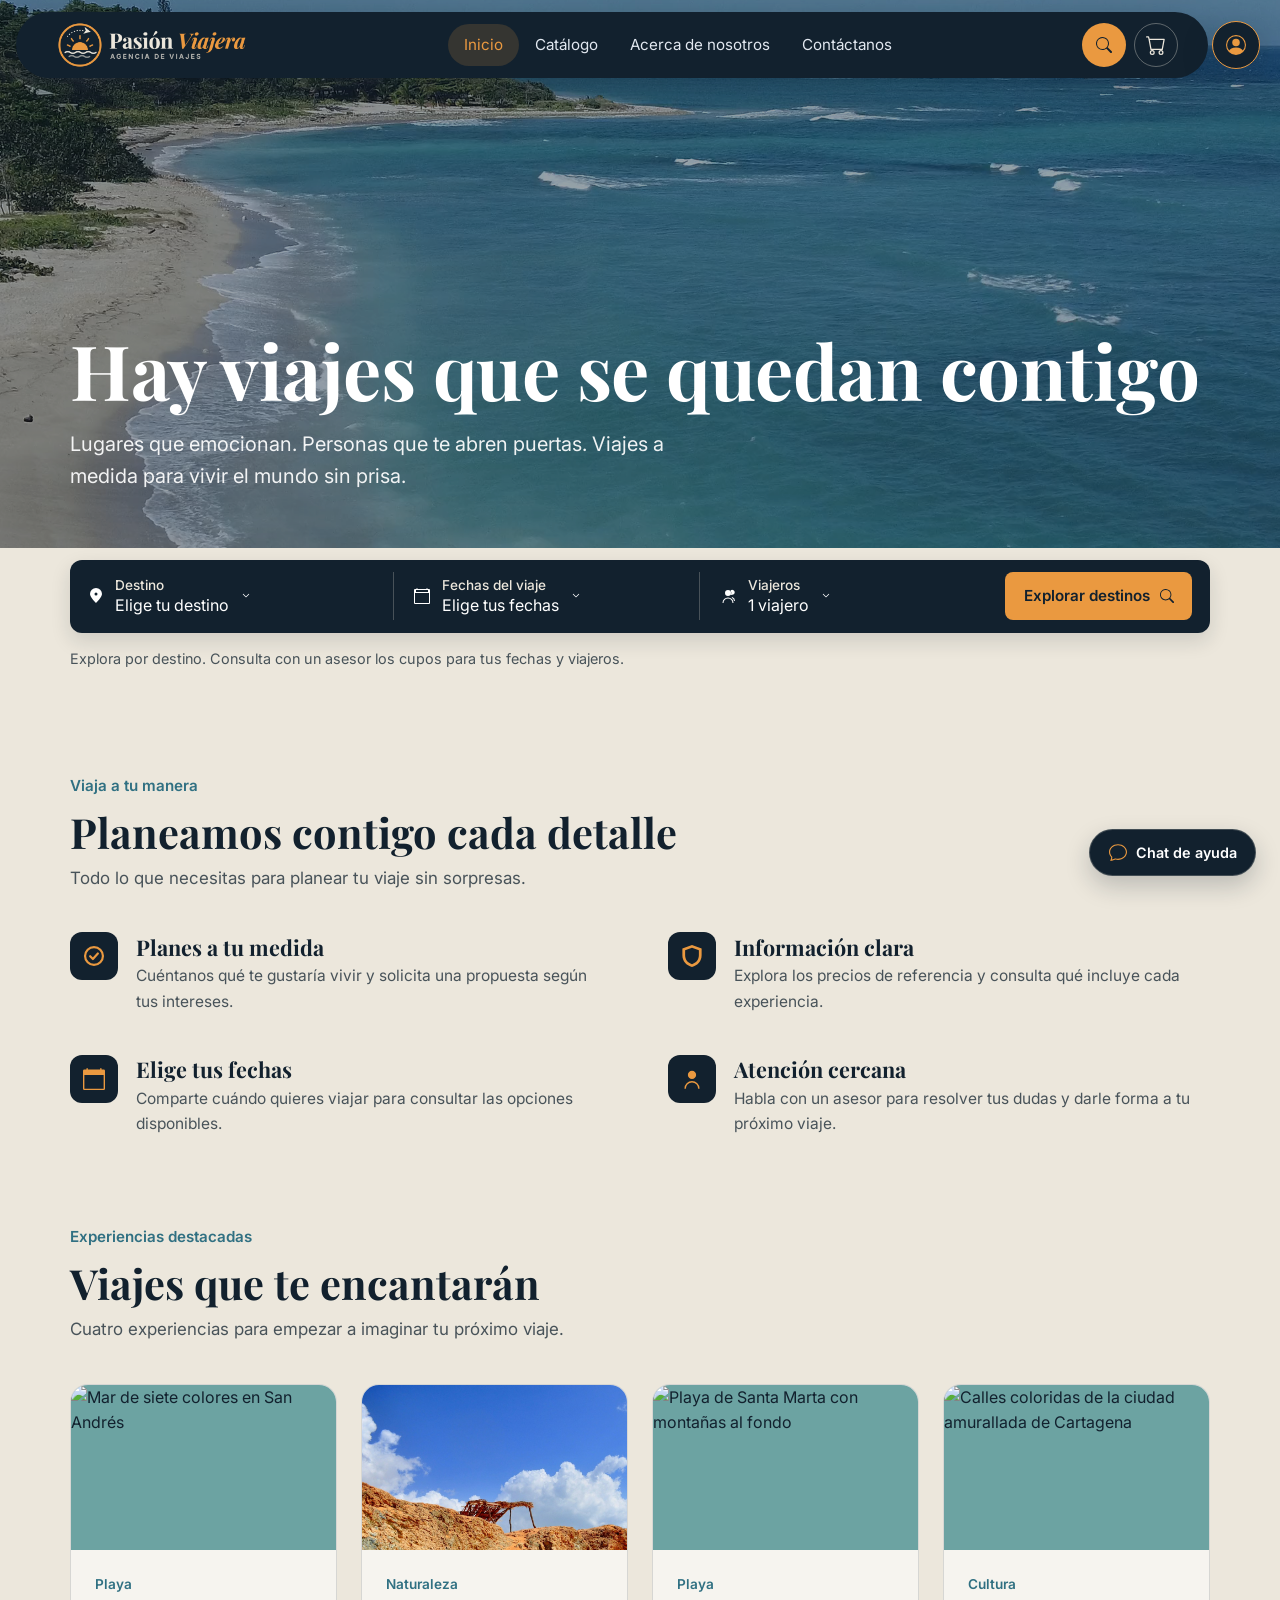
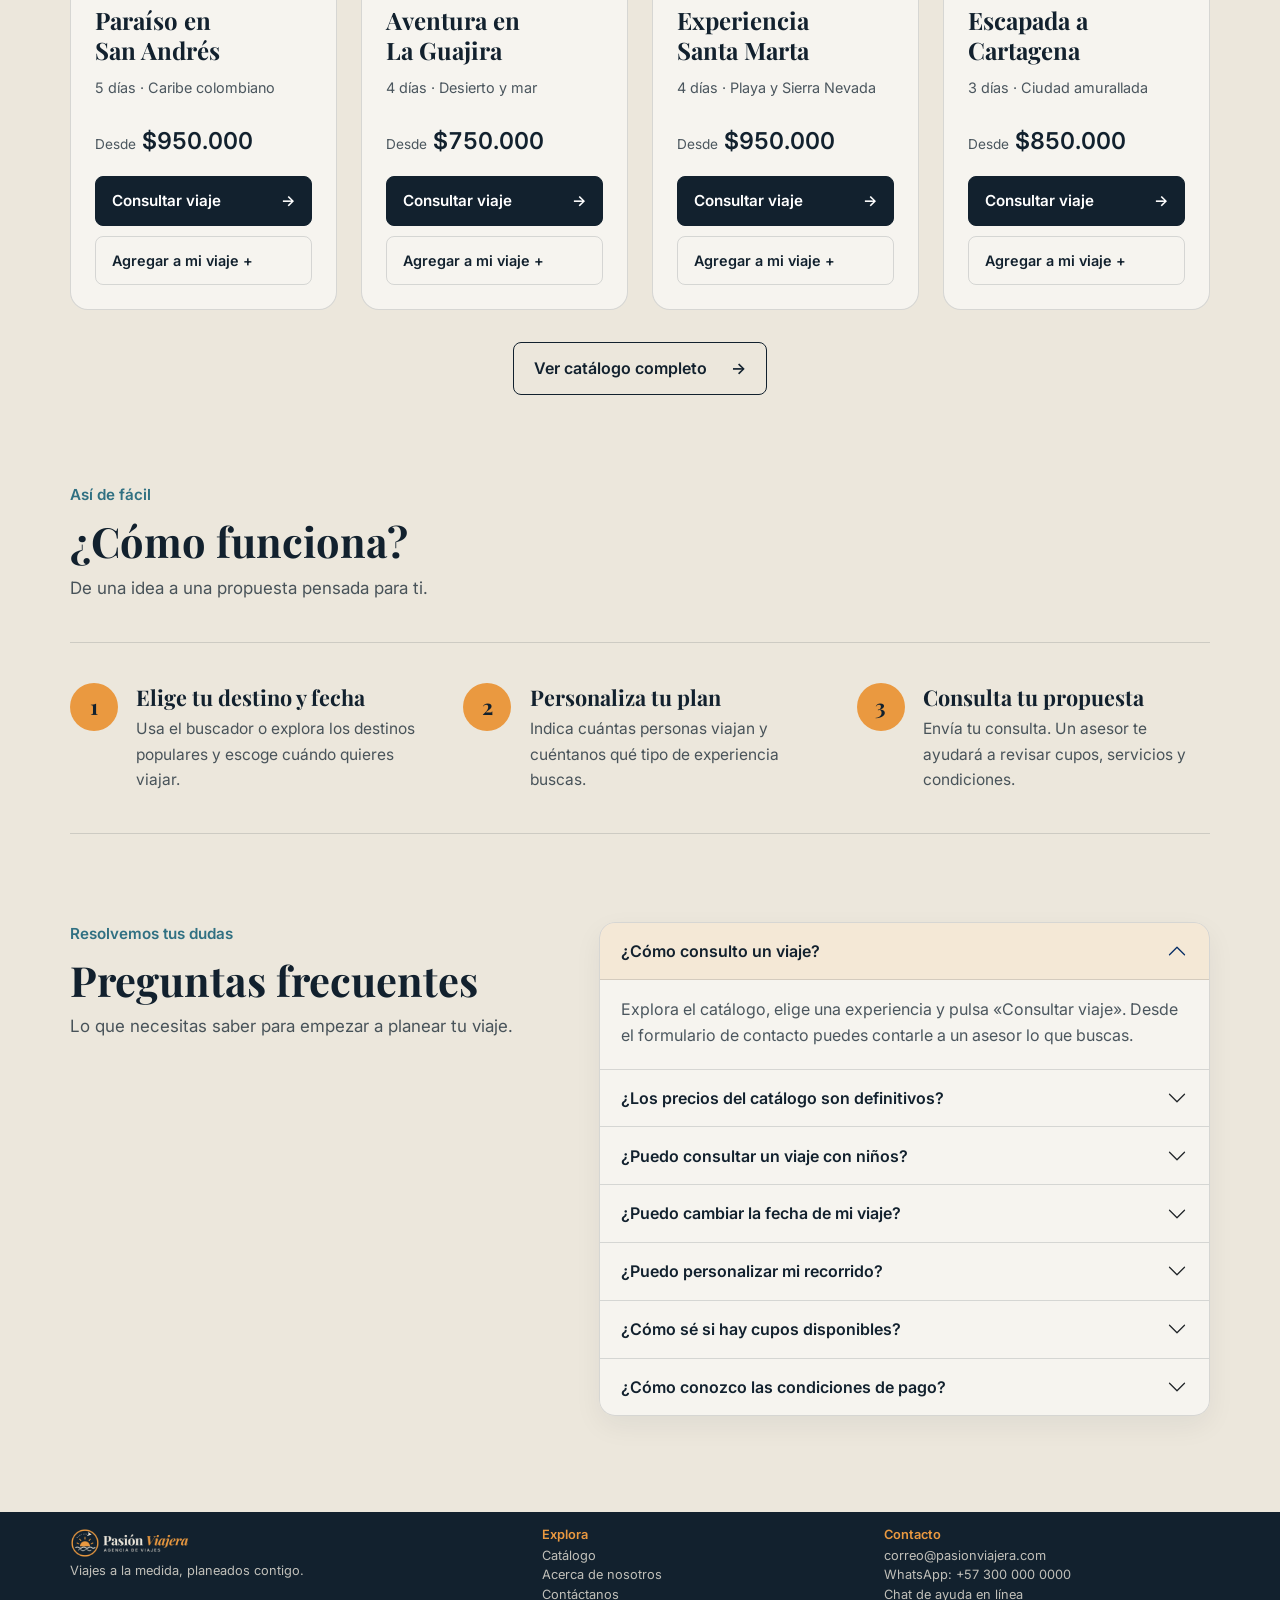
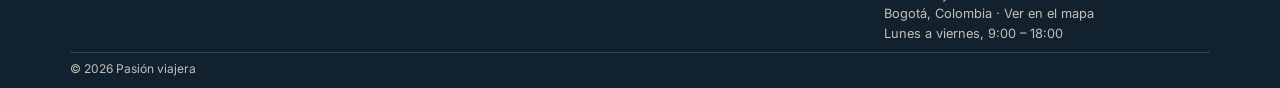
==== index.html @ 2c0efd0e "Avion y Arreglos Nav" ====
<!DOCTYPE html>
<html lang="es">

<head>
    <meta charset="UTF-8">
    <meta name="viewport" content="width=device-width, initial-scale=1.0">
    <meta name="description"
        content="Pasión Viajera: explora destinos en Colombia y consulta una propuesta de viaje a tu medida.">
    <title>Inicio | Pasión viajera</title>
    <link rel="icon" type="image/png" href="Img/favicon.png">

    <!-- importante muchachos para la proxima: para evitar problemas con rutas (sin "../") para que funcionen igual en Live Server y GitHub Pages -->
    <link href="https://cdn.jsdelivr.net/npm/bootstrap@5.3.2/dist/css/bootstrap.min.css" rel="stylesheet">
    <link rel="preconnect" href="https://fonts.googleapis.com">
    <link rel="preconnect" href="https://fonts.gstatic.com" crossorigin>
    <link
        href="https://fonts.googleapis.com/css2?family=Inter:wght@300;400;500;600&family=Playfair+Display:wght@600;700&display=swap"
        rel="stylesheet">
    <!-- base.css: estilos compartidos (paleta, header, hero, footer) | inicio.css: estilos propios de la Home -->
    <link rel="stylesheet" href="CSS/base.css">
    <link rel="stylesheet" href="CSS/destinos.css">
    <link rel="stylesheet" href="CSS/inicio.css">
    <link rel="stylesheet" href="CSS/carrito.css">
</head>


<body>
    <header class="custom-header sticky-top">
        <nav class="navbar navbar-expand-lg navbar-dark p-0" aria-label="Principal">
            <div class="envoltura d-flex flex-wrap align-items-center">



                <div class="envoltura d-flex flex-wrap align-items-center">
                    <img class="avion-navbar" src="Img/5731625.png" alt="" aria-hidden="true">


                    <a class="navbar-brand custom-brand my-auto me-auto me-lg-4" href="index.html"><img
                            src="Img/logo.png" alt="Pasión Viajera, agencia de viajes" class="logo-marca" width="200"
                            height="50"></a>

                    <button class="navbar-toggler custom-toggler" type="button" data-bs-toggle="collapse"
                        data-bs-target="#menuPrincipal" aria-controls="menuPrincipal"
                        aria-expanded="false">Menú</button>

                    <div class="collapse navbar-collapse" id="menuPrincipal">
                        <ul class="navbar-nav mx-auto">
                            <li class="nav-item"><a class="nav-link" href="../index.html" aria-current="page">Inicio</a>
                            </li>
                            <li class="nav-item"><a class="nav-link" href="HTML/servicios.html">Catálogo</a></li>
                            <li class="nav-item"><a class="nav-link" href="HTML/acerca_de_nosotros.html">Acerca de
                                    nosotros</a></li>
                            <li class="nav-item"><a class="nav-link" href="HTML/contactenos.html">Contáctanos</a></li>
                        </ul>

                        <a href="HTML/servicios.html" class="btn-explorar">
                            <span>Planes</span>
                            <svg xmlns="http://www.w3.org/2000/svg" width="16" height="16" fill="currentColor"
                                viewBox="0 0 16 16" aria-hidden="true">
                                <path
                                    d="M11.742 10.344a6.5 6.5 0 1 0-1.397 1.398h-.001c.03.04.062.078.098.115l3.85 3.85a1 1 0 0 0 1.415-1.414l-3.85-3.85a1.007 1.007 0 0 0-.115-.1zM12 6.5a5.5 5.5 0 1 1-11 0 5.5 5.5 0 0 1 11 0z" />
                            </svg>
                        </a>
                    </div>
                    <!-- Acceso al resumen sin salir de esta página. -->
                    <button class="boton-viaje" type="button" data-bs-toggle="offcanvas" data-bs-target="#panelViaje"
                        aria-controls="panelViaje" aria-label="Abrir mi viaje">
                        <svg xmlns="http://www.w3.org/2000/svg" width="20" height="20" fill="currentColor"
                            viewBox="0 0 16 16" aria-hidden="true">
                            <path
                                d="M0 1.5A.5.5 0 0 1 .5 1H2a.5.5 0 0 1 .485.379L2.89 3H14.5a.5.5 0 0 1 .491.592l-1.5 8A.5.5 0 0 1 13 12H4a.5.5 0 0 1-.491-.408L2.01 3.607 1.61 2H.5a.5.5 0 0 1-.5-.5M3.102 4l1.313 7h8.17l1.313-7zM5 12a2 2 0 1 0 0 4 2 2 0 0 0 0-4m7 0a2 2 0 1 0 0 4 2 2 0 0 0 0-4m-7 1a1 1 0 1 1 0 2 1 1 0 0 1 0-2m7 0a1 1 0 1 1 0 2 1 1 0 0 1 0-2" />
                        </svg>
                        <span class="boton-viaje-texto"></span>
                        <span class="boton-viaje-contador" id="contadorViaje" hidden>0</span>
                    </button>
                </div>

                <!-- Sesión: esquina derecha -->
                <a class="btn-sesion" href="HTML/login_registro.html">
                    <svg xmlns="http://www.w3.org/2000/svg" width="20" height="20" fill="currentColor"
                        viewBox="0 0 16 16" aria-hidden="true">
                        <path d="M11 6a3 3 0 1 1-6 0 3 3 0 0 1 6 0" />
                        <path fill-rule="evenodd"
                            d="M0 8a8 8 0 1 1 16 0A8 8 0 0 1 0 8m8-7a7 7 0 0 0-5.468 11.37C3.242 11.226 4.805 10 8 10s4.757 1.225 5.468 2.37A7 7 0 0 0 8 1" />
                    </svg>
                    <span class="btn-sesion-texto">Iniciar sesión</span>
                </a>
            </div>
        </nav>
    </header>


    <div class="envoltura">
        <p class="carrito-aviso" id="avisoCarrito" data-aviso-carrito role="status" hidden></p>
        <noscript>
            <p class="carrito-aviso">Activa JavaScript en tu navegador para agregar y guardar tus viajes.</p>
        </noscript>
    </div>

    <main>
        <!-- ==================== BLOQUE 1: HERO + BUSCADOR DE VIAJES ==================== -->
        <section class="hero-section" id="inicio">
            <video class="hero-image" autoplay muted loop playsinline preload="metadata" poster="Img/mar.png"
                aria-hidden="true">
                <source src="https://www.pexels.com/download/video/14920585/" type="video/mp4">
            </video>
            <div class="hero-overlay"></div>
            <div class="envoltura">
                <h1>Hay viajes que se quedan contigo</h1>
                <p>Lugares que emocionan. Personas que te abren puertas. Viajes a medida para vivir el mundo sin prisa.
                </p>
            </div>
        </section>

        <!-- Buscador: destino, fecha y número de viajeros (lógica en JS/inicio.js) -->
        <section class="filtroCatalogo" aria-label="Busca tu próximo viaje">
            <div class="filtroCatalogo-barra">
                <!-- Campo 1: destino -->
                <div class="filtroCatalogo-campo">
                    <button class="filtroCatalogo-opcion" id="destinoToggle" type="button" aria-expanded="false"
                        aria-controls="destinoMenu">
                        <svg class="filtroCatalogo-icono" xmlns="http://www.w3.org/2000/svg" viewBox="0 0 16 16"
                            aria-hidden="true">
                            <path
                                d="M8 15s6-5.686 6-9A6 6 0 0 0 2 6c0 3.314 6 9 6 9Zm0-7.5A1.5 1.5 0 1 1 8 4.5a1.5 1.5 0 0 1 0 3Z" />
                        </svg>
                        <span class="filtroCatalogo-textos">
                            <span class="filtroCatalogo-etiqueta">Destino</span>
                            <span class="filtroCatalogo-valor" id="destinoValor">Elige tu destino</span>
                        </span>
                        <svg class="filtroCatalogo-chevron" xmlns="http://www.w3.org/2000/svg" viewBox="0 0 16 16"
                            aria-hidden="true">
                            <path d="m3.646 5.646.708-.708L8 8.586l3.646-3.648.708.708-4 4a.5.5 0 0 1-.708 0l-4-4Z" />
                        </svg>
                    </button>
                    <div class="filtroCatalogo-menu filtroCatalogo-menu-destinos" id="destinoMenu" hidden>
                        <button class="filtroCatalogo-destino" type="button" data-destino="San Andrés">
                            <img src="Img/Playa2.jpg" alt="" width="68" height="52" loading="lazy">
                            <span>Paraíso en San Andrés</span>
                        </button>
                        <button class="filtroCatalogo-destino" type="button" data-destino="La Guajira">
                            <img src="Img/guajira.jpg" alt="" width="68" height="52" loading="lazy">
                            <span>Aventura en La Guajira</span>
                        </button>
                        <button class="filtroCatalogo-destino" type="button" data-destino="Santa Marta">
                            <img src="Img/playa.jpg" alt="" width="68" height="52" loading="lazy">
                            <span>Experiencia Santa Marta</span>
                        </button>
                        <button class="filtroCatalogo-destino" type="button" data-destino="Cartagena">
                            <img src="Img/rio.jpg" alt="" width="68" height="52" loading="lazy">
                            <span>Escapada a Cartagena</span>
                        </button>
                    </div>
                </div>

                <!-- Campo 2: fecha -->
                <div class="filtroCatalogo-campo">
                    <button class="filtroCatalogo-opcion" id="fechaToggle" type="button" aria-expanded="false"
                        aria-controls="fechaMenu">
                        <svg class="filtroCatalogo-icono" xmlns="http://www.w3.org/2000/svg" viewBox="0 0 16 16"
                            aria-hidden="true">
                            <path
                                d="M3 0a.5.5 0 0 1 .5.5V1h9V.5a.5.5 0 0 1 1 0V1H15a1 1 0 0 1 1 1v13a1 1 0 0 1-1 1H1a1 1 0 0 1-1-1V2a1 1 0 0 1 1-1h1.5V.5A.5.5 0 0 1 3 0ZM1 5v10h14V5H1Zm1-3v2h12V2H2Z" />
                        </svg>
                        <span class="filtroCatalogo-textos">
                            <span class="filtroCatalogo-etiqueta">Fechas del viaje</span>
                            <span class="filtroCatalogo-valor" id="fechaValor">Elige tus fechas</span>
                        </span>
                        <svg class="filtroCatalogo-chevron" xmlns="http://www.w3.org/2000/svg" viewBox="0 0 16 16"
                            aria-hidden="true">
                            <path d="m3.646 5.646.708-.708L8 8.586l3.646-3.648.708.708-4 4a.5.5 0 0 1-.708 0l-4-4Z" />
                        </svg>
                    </button>
                    <div class="filtroCatalogo-menu filtroCatalogo-menu-fecha" id="fechaMenu" hidden>
                        <label class="filtroCatalogo-etiqueta-fecha" for="fechaViaje">Fecha de ida</label>
                        <input class="filtroCatalogo-input-fecha" id="fechaViaje" type="date">
                        <label class="filtroCatalogo-etiqueta-fecha filtroCatalogo-etiqueta-regreso"
                            for="fechaRegreso">Fecha de regreso</label>
                        <input class="filtroCatalogo-input-fecha" id="fechaRegreso" type="date">
                    </div>
                </div>

                <!-- Campo 3: viajeros -->
                <div class="filtroCatalogo-campo">
                    <button class="filtroCatalogo-opcion" id="viajerosToggle" type="button" aria-expanded="false"
                        aria-controls="viajerosMenu">
                        <svg class="filtroCatalogo-icono" xmlns="http://www.w3.org/2000/svg" viewBox="0 0 16 16"
                            aria-hidden="true">
                            <path
                                d="M8 8a3 3 0 1 0 0-6 3 3 0 0 0 0 6Zm-5.5 7a5.5 5.5 0 0 1 11 0h-1a4.5 4.5 0 0 0-9 0h-1Zm9.7-8.2a2.5 2.5 0 1 0-1.6-4.4 4 4 0 0 1 0 4.4c.5.1 1.1.1 1.6 0Zm.1 2.1a4.5 4.5 0 0 1 2.7 4.1h-1a3.5 3.5 0 0 0-2.4-3.3c.3-.2.5-.5.7-.8Z" />
                        </svg>
                        <span class="filtroCatalogo-textos">
                            <span class="filtroCatalogo-etiqueta">Viajeros</span>
                            <span class="filtroCatalogo-valor" id="viajerosValor">1 viajero</span>
                        </span>
                        <svg class="filtroCatalogo-chevron" xmlns="http://www.w3.org/2000/svg" viewBox="0 0 16 16"
                            aria-hidden="true">
                            <path d="m3.646 5.646.708-.708L8 8.586l3.646-3.648.708.708-4 4a.5.5 0 0 1-.708 0l-4-4Z" />
                        </svg>
                    </button>
                    <div class="filtroCatalogo-menu filtroCatalogo-menu-viajeros" id="viajerosMenu" hidden>
                        <div class="filtroCatalogo-contador">
                            <span class="filtroCatalogo-contador-texto">
                                <strong>Adultos</strong>
                                <small>18 años o más</small>
                            </span>
                            <span class="filtroCatalogo-controles">
                                <button class="filtroCatalogo-control" type="button" data-contador="adultos"
                                    data-cambio="-1" aria-label="Quitar un adulto">−</button>
                                <output id="adultosCantidad" aria-live="polite">1</output>
                                <button class="filtroCatalogo-control" type="button" data-contador="adultos"
                                    data-cambio="1" aria-label="Agregar un adulto">+</button>
                            </span>
                        </div>
                        <div class="filtroCatalogo-contador">
                            <span class="filtroCatalogo-contador-texto">
                                <strong>Niños</strong>
                                <small>Menores de 18 años</small>
                            </span>
                            <span class="filtroCatalogo-controles">
                                <button class="filtroCatalogo-control" type="button" data-contador="ninos"
                                    data-cambio="-1" aria-label="Quitar un niño">−</button>
                                <output id="ninosCantidad" aria-live="polite">0</output>
                                <button class="filtroCatalogo-control" type="button" data-contador="ninos"
                                    data-cambio="1" aria-label="Agregar un niño">+</button>
                            </span>
                        </div>
                        <p class="filtroCatalogo-aviso" id="viajerosAviso" role="alert" hidden>Has alcanzado el máximo
                            de 9 viajeros.</p>
                    </div>
                </div>

                <!-- Botón de búsqueda: filtra las tarjetas de "Destinos populares" y baja hasta ellas -->
                <button class="filtroCatalogo-boton" id="botonBuscar" type="button">
                    <span>Explorar destinos</span>
                    <svg xmlns="http://www.w3.org/2000/svg" viewBox="0 0 16 16" aria-hidden="true">
                        <path
                            d="M11.742 10.344a6.5 6.5 0 1 0-1.397 1.398h-.001c.03.04.062.078.098.115l3.85 3.85a1 1 0 0 0 1.415-1.414l-3.85-3.85a1.007 1.007 0 0 0-.115-.1zM12 6.5a5.5 5.5 0 1 1-11 0 5.5 5.5 0 0 1 11 0z" />
                    </svg>
                </button>
            </div>
            <p class="filtroCatalogo-ayuda">Explora por destino. Consulta con un asesor los cupos para tus fechas y
                viajeros.</p>
        </section>

        <!-- ==================== BLOQUE 2: BENEFICIOS DE RESERVAR AQUÍ ==================== -->
        <section class="seccion beneficios" id="beneficios" aria-labelledby="titulo-beneficios">
            <div class="envoltura">
                <div class="encabezado-seccion">
                    <span class="etiqueta-seccion">Viaja a tu manera</span>
                    <h2 class="titulo-seccion" id="titulo-beneficios">Planeamos contigo cada detalle</h2>
                    <p class="texto-seccion">Todo lo que necesitas para planear tu viaje sin sorpresas.</p>
                </div>

                <div class="beneficios-grid">
                    <article class="beneficio">
                        <span class="beneficio-icono" aria-hidden="true">
                            <svg viewBox="0 0 16 16" fill="none" stroke="currentColor" stroke-width="1.6"
                                stroke-linecap="round" stroke-linejoin="round">
                                <circle cx="8" cy="8" r="6.5" />
                                <path d="m5.2 8.2 2 2 3.6-4" />
                            </svg>
                        </span>
                        <h3>Planes a tu medida</h3>
                        <p>Cuéntanos qué te gustaría vivir y solicita una propuesta según tus intereses.</p>
                    </article>
                    <article class="beneficio">
                        <span class="beneficio-icono" aria-hidden="true">
                            <svg viewBox="0 0 16 16" fill="currentColor">
                                <path
                                    d="M8 0 1 2.5v5c0 4.3 2.9 7.4 7 8.5 4.1-1.1 7-4.2 7-8.5v-5L8 0Zm0 2.07 5 1.78v3.65c0 3.2-2 5.57-5 6.5-3-.93-5-3.3-5-6.5V3.85l5-1.78Z" />
                            </svg>
                        </span>
                        <h3>Información clara</h3>
                        <p>Explora los precios de referencia y consulta qué incluye cada experiencia.</p>
                    </article>
                    <article class="beneficio">
                        <span class="beneficio-icono" aria-hidden="true">
                            <svg viewBox="0 0 16 16" fill="currentColor">
                                <path
                                    d="M3 0a.5.5 0 0 1 .5.5V1h9V.5a.5.5 0 0 1 1 0V1H15a1 1 0 0 1 1 1v13a1 1 0 0 1-1 1H1a1 1 0 0 1-1-1V2a1 1 0 0 1 1-1h1.5V.5A.5.5 0 0 1 3 0ZM1 5v10h14V5H1Z" />
                            </svg>
                        </span>
                        <h3>Elige tus fechas</h3>
                        <p>Comparte cuándo quieres viajar para consultar las opciones disponibles.
                        </p>
                    </article>
                    <article class="beneficio">
                        <span class="beneficio-icono" aria-hidden="true">
                            <svg viewBox="0 0 16 16" fill="currentColor">
                                <path
                                    d="M8 8a3 3 0 1 0 0-6 3 3 0 0 0 0 6Zm-5.5 7a5.5 5.5 0 0 1 11 0h-1a4.5 4.5 0 0 0-9 0h-1Z" />
                            </svg>
                        </span>
                        <h3>Atención cercana</h3>
                        <p>Habla con un asesor para resolver tus dudas y darle forma a tu próximo viaje.</p>
                    </article>
                </div>
            </div>
        </section>

        <!-- ==================== BLOQUE 3: DESTINOS POPULARES ==================== -->
        <section class="seccion destinos" id="destinos" aria-labelledby="titulo-destinos">
            <div class="envoltura">
                <div class="encabezado-seccion">
                    <span class="etiqueta-seccion">Experiencias destacadas</span>
                    <h2 class="titulo-seccion" id="titulo-destinos">Viajes que te encantarán</h2>
                    <p class="texto-seccion">Cuatro experiencias para empezar a imaginar tu próximo viaje.</p>
                    <!-- Mensaje del filtro (lo llena JS/inicio.js cuando se busca un destino) -->
                    <p class="destinos-filtro" id="destinosFiltro" role="status" hidden>
                        <span id="destinosFiltroTexto"></span>
                        <button class="destinos-filtro-limpiar" id="destinosFiltroLimpiar" type="button">Ver todos
                            los destinos</button>
                    </p>

                </div>

                <div class="destinos-grid" id="destinosGrid">
                    <article class="destino-card" data-destino="San Andrés">
                        <img class="destino-img"
                            src="https://images.unsplash.com/photo-1592782985575-a96c6e647155?q=80&w=928&auto=format&fit=crop"
                            alt="Mar de siete colores en San Andrés" width="928" height="620" loading="lazy">
                        <div class="destino-cuerpo">
                            <p class="destino-categoria">Playa</p>
                            <h3>Paraíso en San Andrés</h3>
                            <p class="destino-detalle">5 días · Caribe colombiano</p>
                            <p class="destino-precio"><small>Desde</small> $950.000</p>
                            <a href="HTML/contactenos.html" class="btn-destino">Consultar viaje <span
                                    aria-hidden="true">→</span></a>

                            <button type="button" class="btn-agregar" data-id="san-andres"
                                data-nombre="Paraíso en San Andrés" data-precio="950000" data-dias="5">
                                Agregar a mi viaje <span aria-hidden="true">+</span>
                            </button>

                        </div>
                    </article>

                    <article class="destino-card" data-destino="La Guajira">
                        <img class="destino-img" src="Img/guajira.jpg"
                            alt="Paisaje rocoso del Cabo de la Vela, en La Guajira" width="960" height="601"
                            loading="lazy">
                        <div class="destino-cuerpo">
                            <p class="destino-categoria">Naturaleza</p>
                            <h3>Aventura en La Guajira</h3>
                            <p class="destino-detalle">4 días · Desierto y mar</p>
                            <p class="destino-precio"><small>Desde</small> $750.000</p>
                            <a href="HTML/contactenos.html" class="btn-destino">Consultar viaje <span
                                    aria-hidden="true">→</span></a>
                            <button type="button" class="btn-agregar" data-id="la-guajira"
                                data-nombre="Aventura en La Guajira" data-precio="750000" data-dias="4">
                                Agregar a mi viaje <span aria-hidden="true">+</span>
                            </button>

                        </div>
                    </article>

                    <article class="destino-card" data-destino="Santa Marta">
                        <img class="destino-img"
                            src="https://images.unsplash.com/photo-1473116763249-2faaef81ccda?w=600"
                            alt="Playa de Santa Marta con montañas al fondo" width="600" height="400" loading="lazy">
                        <div class="destino-cuerpo">
                            <p class="destino-categoria">Playa</p>
                            <h3>Experiencia Santa Marta</h3>
                            <p class="destino-detalle">4 días · Playa y Sierra Nevada</p>
                            <p class="destino-precio"><small>Desde</small> $950.000</p>
                            <a href="HTML/contactenos.html" class="btn-destino">Consultar viaje <span
                                    aria-hidden="true">→</span></a>
                            <button type="button" class="btn-agregar" data-id="santa-marta"
                                data-nombre="Experiencia Santa Marta" data-precio="950000" data-dias="4">
                                Agregar a mi viaje <span aria-hidden="true">+</span>
                            </button>

                        </div>
                    </article>

                    <article class="destino-card" data-destino="Cartagena">
                        <img class="destino-img"
                            src="https://images.unsplash.com/photo-1714686495394-73e2bb1bbd39?q=80&w=1472&auto=format&fit=crop"
                            alt="Calles coloridas de la ciudad amurallada de Cartagena" width="1472" height="980"
                            loading="lazy">
                        <div class="destino-cuerpo">
                            <p class="destino-categoria">Cultura</p>
                            <h3>Escapada a Cartagena</h3>
                            <p class="destino-detalle">3 días · Ciudad amurallada</p>
                            <p class="destino-precio"><small>Desde</small> $850.000</p>
                            <a href="HTML/contactenos.html" class="btn-destino">Consultar viaje <span
                                    aria-hidden="true">→</span></a>
                            <button type="button" class="btn-agregar" data-id="cartagena"
                                data-nombre="Escapada a Cartagena" data-precio="850000" data-dias="3">
                                Agregar a mi viaje <span aria-hidden="true">+</span>
                            </button>

                        </div>
                    </article>
                </div>
                <div class="destinos-acciones">
                    <a href="HTML/servicios.html" class="enlace-catalogo">Ver catálogo completo <span
                            aria-hidden="true">→</span></a>
                </div>
            </div>
        </section>

        <!-- ==================== BLOQUE 4: ¿CÓMO FUNCIONA? EN 3 PASOS ==================== -->
        <section class="seccion pasos" id="como-funciona" aria-labelledby="titulo-pasos">
            <div class="envoltura">
                <div class="encabezado-seccion">
                    <span class="etiqueta-seccion">Así de fácil</span>
                    <h2 class="titulo-seccion" id="titulo-pasos">¿Cómo funciona?</h2>
                    <p class="texto-seccion">De una idea a una propuesta pensada para ti.</p>
                </div>

                <ol class="pasos-lista">
                    <li class="paso">
                        <span class="paso-numero" aria-hidden="true">1</span>
                        <div class="paso-texto">
                            <h3>Elige tu destino y fecha</h3>
                            <p>Usa el buscador o explora los destinos populares y escoge cuándo quieres viajar.</p>
                        </div>
                    </li>
                    <li class="paso">
                        <span class="paso-numero" aria-hidden="true">2</span>
                        <div class="paso-texto">
                            <h3>Personaliza tu plan</h3>
                            <p>Indica cuántas personas viajan y cuéntanos qué tipo de experiencia buscas.</p>
                        </div>
                    </li>
                    <li class="paso">
                        <span class="paso-numero" aria-hidden="true">3</span>
                        <div class="paso-texto">
                            <h3>Consulta tu propuesta</h3>
                            <p>Envía tu consulta. Un asesor te ayudará a revisar cupos, servicios y condiciones.</p>
                        </div>
                    </li>
                </ol>
            </div>
        </section>

        <!-- ==================== BLOQUE 5: PREGUNTAS FRECUENTES (FAQ) ==================== -->
        <section class="seccion faq" id="preguntas-frecuentes" aria-labelledby="titulo-faq">
            <div class="envoltura faq-layout">
                <div class="encabezado-seccion faq-encabezado">
                    <span class="etiqueta-seccion">Resolvemos tus dudas</span>
                    <h2 class="titulo-seccion" id="titulo-faq">Preguntas frecuentes</h2>
                    <p class="texto-seccion">Lo que necesitas saber para empezar a planear tu viaje.</p>
                </div>

                <div class="accordion faq-acordeon" id="faq">
                    <div class="accordion-item">
                        <h3 class="accordion-header">
                            <button class="accordion-button" type="button" data-bs-toggle="collapse"
                                data-bs-target="#faq1" aria-expanded="true" aria-controls="faq1">
                                ¿Cómo consulto un viaje?
                            </button>
                        </h3>
                        <div id="faq1" class="accordion-collapse collapse show" data-bs-parent="#faq">
                            <div class="accordion-body">Explora el catálogo, elige una experiencia y pulsa «Consultar
                                viaje».
                                Desde el formulario de contacto puedes contarle a un asesor lo que buscas.</div>
                        </div>
                    </div>

                    <div class="accordion-item">
                        <h3 class="accordion-header">
                            <button class="accordion-button collapsed" type="button" data-bs-toggle="collapse"
                                data-bs-target="#faq2" aria-expanded="false" aria-controls="faq2">
                                ¿Los precios del catálogo son definitivos?
                            </button>
                        </h3>
                        <div id="faq2" class="accordion-collapse collapse" data-bs-parent="#faq">
                            <div class="accordion-body">Son precios de referencia «desde». Consulta el valor final
                                según las fechas, el número de viajeros y los servicios de tu plan.</div>
                        </div>
                    </div>

                    <div class="accordion-item">
                        <h3 class="accordion-header">
                            <button class="accordion-button collapsed" type="button" data-bs-toggle="collapse"
                                data-bs-target="#faq3" aria-expanded="false" aria-controls="faq3">
                                ¿Puedo consultar un viaje con niños?
                            </button>
                        </h3>
                        <div id="faq3" class="accordion-collapse collapse" data-bs-parent="#faq">
                            <div class="accordion-body">Indica cuántos adultos y niños viajarían, junto con las edades
                                de los menores, para que un asesor pueda revisar las opciones para tu grupo.</div>
                        </div>
                    </div>

                    <div class="accordion-item">
                        <h3 class="accordion-header">
                            <button class="accordion-button collapsed" type="button" data-bs-toggle="collapse"
                                data-bs-target="#faq4" aria-expanded="false" aria-controls="faq4">
                                ¿Puedo cambiar la fecha de mi viaje?
                            </button>
                        </h3>
                        <div id="faq4" class="accordion-collapse collapse" data-bs-parent="#faq">
                            <div class="accordion-body">Comparte las fechas que prefieres y consulta las alternativas
                                con un asesor. Los cambios dependen de la disponibilidad y las condiciones del plan.
                            </div>
                        </div>
                    </div>

                    <div class="accordion-item">
                        <h3 class="accordion-header">
                            <button class="accordion-button collapsed" type="button" data-bs-toggle="collapse"
                                data-bs-target="#faq5" aria-expanded="false" aria-controls="faq5">
                                ¿Puedo personalizar mi recorrido?
                            </button>
                        </h3>
                        <div id="faq5" class="accordion-collapse collapse" data-bs-parent="#faq">
                            <div class="accordion-body">Cuéntanos tus intereses, cuántos días tienes y qué lugares
                                te gustaría conocer para solicitar una propuesta a tu medida.</div>
                        </div>
                    </div>

                    <div class="accordion-item">
                        <h3 class="accordion-header">
                            <button class="accordion-button collapsed" type="button" data-bs-toggle="collapse"
                                data-bs-target="#faq6" aria-expanded="false" aria-controls="faq6">
                                ¿Cómo sé si hay cupos disponibles?
                            </button>
                        </h3>
                        <div id="faq6" class="accordion-collapse collapse" data-bs-parent="#faq">
                            <div class="accordion-body">Envía el destino, las fechas y el número de viajeros desde
                                el formulario de contacto. Un asesor te confirmará los cupos disponibles.</div>
                        </div>
                    </div>

                    <div class="accordion-item">
                        <h3 class="accordion-header">
                            <button class="accordion-button collapsed" type="button" data-bs-toggle="collapse"
                                data-bs-target="#faq7" aria-expanded="false" aria-controls="faq7">
                                ¿Cómo conozco las condiciones de pago?
                            </button>
                        </h3>
                        <div id="faq7" class="accordion-collapse collapse" data-bs-parent="#faq">
                            <div class="accordion-body">Solicita a un asesor los métodos de pago, los plazos y las
                                condiciones de cancelación antes de confirmar tu viaje.</div>
                        </div>
                    </div>
                </div>
            </div>
        </section>
    </main>

    <!-- La lista muestra la selección guardada del usuario, también al volver a esta página. -->
    <aside class="offcanvas offcanvas-end panel-viaje" tabindex="-1" id="panelViaje" aria-labelledby="tituloPanelViaje">
        <div class="panel-viaje-cabecera">
            <div>
                <h2 id="tituloPanelViaje">Resumen de tu viaje</h2>
                <p id="panelResumen">0 destinos · 0 viajeros</p>
            </div>
            <button type="button" class="panel-viaje-cerrar" data-bs-dismiss="offcanvas"
                aria-label="Cerrar resumen del viaje">&times;</button>
        </div>

        <div class="panel-viaje-cuerpo">
            <p class="carrito-aviso" data-aviso-carrito role="status" hidden></p>
            <!-- Al quedar vacío, se mostrará este bloque en lugar del listado y del total. -->
            <div class="viaje-vacio" id="viajeVacio">
                <svg width="44" height="44" viewBox="0 0 24 24" fill="none" stroke="currentColor" stroke-width="1.3"
                    aria-hidden="true">
                    <path d="M6 7h12a2 2 0 0 1 2 2v10H4V9a2 2 0 0 1 2-2Z" />
                    <path d="M9 7V5a3 3 0 0 1 6 0v2M8 11v4m8-4v4" />
                </svg>
                <h3>Tu próximo viaje te espera.</h3>
                <p>Explora nuestros destinos y agrega los que te gustaría conocer.</p>
                <a href="HTML/servicios.html" class="boton-principal">Explorar destinos <span
                        aria-hidden="true">→</span></a>
            </div>

            <ul class="viaje-lista" id="listaViaje"></ul>
        </div>

        <div class="panel-viaje-pie" id="pieViaje" hidden>
            <dl class="viaje-totales" aria-live="polite" aria-atomic="true">
                <div class="viaje-total-fila">
                    <dt>Total estimado · COP</dt>
                    <dd id="viajeTotal">$ 0</dd>
                </div>
            </dl>
            <p class="viaje-nota">Precio y disponibilidad sujetos a confirmación.</p>
            <a href="HTML/reservas.html" class="viaje-continuar">Ver mi reserva <span aria-hidden="true">→</span></a>
            <button type="button" class="viaje-vaciar" id="vaciarViaje">Vaciar mi viaje</button>
        </div>
    </aside>


    <!-- ==================== BLOQUE 6: FOOTER CON SOPORTE DIRECTO ==================== -->
    <footer class="footer-azul">
        <div class="envoltura">
            <div class="footer-columnas">
                <div>
                    <p class="footer-marca"><img src="Img/logo.png" alt="Pasión Viajera, agencia de viajes"
                            class="logo-footer" width="220" height="55" loading="lazy"></p>
                    <p>Viajes a la medida, planeados contigo.</p>
                </div>
                <div>
                    <h2>Explora</h2>
                    <ul>
                        <li><a href="HTML/servicios.html">Catálogo</a></li>
                        <li><a href="HTML/acerca_de_nosotros.html">Acerca de nosotros</a></li>
                        <li><a href="HTML/contactenos.html">Contáctanos</a></li>
                    </ul>
                </div>
                <div>
                    <h2>Contacto</h2>
                    <ul>
                        <li><a href="mailto:correo@pasionviajera.com">correo@pasionviajera.com</a></li>
                        <li><a href="https://wa.me/573000000000" target="_blank" rel="noopener">WhatsApp: +57 300 000
                                0000</a></li>
                        <li><a href="HTML/contactenos.html">Chat de ayuda en línea</a></li>
                        <li><a href="https://www.google.com/maps/search/?api=1&query=Bogot%C3%A1%2C+Colombia"
                                target="_blank" rel="noopener">Bogotá, Colombia · Ver en el mapa</a></li>
                        <li>Lunes a viernes, 9:00 – 18:00</li>
                    </ul>
                </div>
            </div>
            <p class="footer-base">&copy; 2026 Pasión viajera</p>
        </div>
    </footer>

    <!-- Botón flotante de soporte directo (Opción A) -->
    <a href="https://wa.me/573000000000" class="boton-chat-ayuda" target="_blank" rel="noopener"
        aria-label="Abrir chat de ayuda por WhatsApp">
        <svg viewBox="0 0 16 16" width="18" height="18" fill="currentColor" aria-hidden="true">
            <path
                d="M2.678 11.894a1 1 0 0 1 .287.801 11 11 0 0 1-.398 2c1.395-.323 2.247-.697 2.634-.893a1 1 0 0 1 .71-.074A8 8 0 0 0 8 14c3.996 0 7-2.807 7-6s-3.004-6-7-6-7 2.808-7 6c0 1.468.617 2.83 1.678 3.894m-.493 3.905a22 22 0 0 1-.713.129c-.2.032-.352-.176-.273-.362a10 10 0 0 0 .244-.637l.003-.01c.248-.72.45-1.548.524-2.319C.743 11.37 0 9.76 0 8c0-3.866 3.582-7 8-7s8 3.134 8 7-3.582 7-8 7a9 9 0 0 1-2.347-.306c-.52.263-1.639.742-3.468 1.105" />
        </svg>
        <span>Chat de ayuda</span>
    </a>

    <script src="https://cdn.jsdelivr.net/npm/bootstrap@5.3.2/dist/js/bootstrap.bundle.min.js"></script>
    <script src="JS/inicio.js" defer></script>
    <script src="JS/carrito.js" defer></script>
    <script src="JS/sesion.js" defer></script>
</body>

</html>
---- CSS/base.css ----
/* Estilos compartidos por todas las páginas: se carga después de Bootstrap y antes del CSS de cada página */

/* PALETA de colores elegida por el equipo */
:root {
    --azul-oscuro: #12212E;
    --azul-petroleo: #307082;
    --verde-azulado: #6CA3A2;
    --beige: #ECE7DC;
    --naranja: #EA9940;
    --naranja-hover: #d8832a;
    --blanco: #ffffff;
    --texto-suave: rgba(18, 33, 46, 0.75);
    --linea: rgba(18, 33, 46, 0.14);
    --papel: rgba(255, 255, 255, 0.55);
    --error: #9B2C1F;
    --fuente-titulos: 'Playfair Display', Georgia, serif;
    --fuente-texto: 'Inter', system-ui, -apple-system, 'Segoe UI', sans-serif;
}

/* overflow-x: clip (y no hidden) para que el header sticky siga fijo al hacer scroll:
   "hidden" en html y body convertía al body en contenedor de scroll y anulaba el sticky-top */
html,
body {
    width: 100%;
    max-width: 100%;
    overflow-x: clip;
}

body {
    background-color: var(--beige);
    color: var(--azul-oscuro);
    font-family: var(--fuente-texto);
    line-height: 1.6;
}

h1,
h2,
h3 {
    font-family: var(--fuente-titulos);
    font-weight: 700;
    line-height: 1.15;
    text-wrap: balance;
    margin: 0;
}

p {
    margin: 0;
}

:focus-visible {
    outline: 2px solid var(--naranja);
    outline-offset: 3px;
}

.envoltura {
    width: 100%;
    max-width: 1180px;
    margin: 0 auto;
    padding-left: 1.25rem;
    padding-right: 1.25rem;
}

/* ============================================================
   HEADER FLOTANTE
   Barra en forma de píldora, separada del borde de la pantalla.
   Las variables de abajo controlan la posición de cada pieza.
   ============================================================ */
.custom-header {
    --barra-separacion: 12px;     /* espacio entre la barra y los bordes */
    --barra-ancho: 1180px;        /* ancho máximo de la barra */
    --sesion-arriba: 21px;        /* botón de sesión: distancia al borde superior */
    --sesion-derecha: 1.25rem;    /* botón de sesión: distancia al borde derecho */
    --sesion-tamano: 48px;
    --boton-tamano: 44px;         /* lupa y carrito */
    --boton-separacion: 0.5rem;   /* espacio entre la lupa y el carrito */

    position: sticky;
    top: 0;
    z-index: 1030;
    background: transparent;
    /* Los espacios vacíos alrededor de la barra no bloquean clics */
    pointer-events: none;
}

.custom-header .navbar {
    min-height: 0;
    pointer-events: none;
}

/* La barra (píldora) es el contenedor interno */
.custom-header .navbar > .envoltura {
    position: relative;
    pointer-events: auto;
    width: min(var(--barra-ancho), calc(100% - 2rem));
    max-width: none;
    margin: var(--barra-separacion) auto;
    padding: 0.4rem 0.6rem 0.4rem 1.25rem;
    border-radius: 999px;
    background-color: var(--azul-oscuro);
    box-shadow: 0 10px 30px rgba(18, 33, 46, 0.28);
}

.custom-brand {
    display: flex;
    align-items: center;
    padding: 0.15rem 0;
}

/* Logo (Img/logo.png): emblema + nombre de la agencia */
.logo-marca {
    display: block;
    width: auto;
    height: 48px;
}

/* Enlaces del menú */
.custom-header .nav-link {
    color: #e2e8f0 !important;
    font-size: 0.95rem;
    padding: 0.55rem 1rem !important;
    border-radius: 999px;
    transition: color 0.2s ease, background-color 0.2s ease;
}

.custom-header .nav-link:hover {
    color: var(--naranja) !important;
    background-color: rgba(236, 231, 220, 0.08);
}

/* Página actual: el enlace lleva aria-current="page" */
.custom-header .nav-link[aria-current="page"] {
    color: var(--naranja) !important;
    background-color: rgba(234, 153, 64, 0.16);
}

.custom-toggler {
    border: 1px solid rgba(236, 231, 220, 0.3) !important;
    color: var(--beige);
    font-size: 0.9rem;
    font-weight: 500;
    padding: 0.4rem 0.8rem;
}

.custom-toggler:focus {
    box-shadow: none;
}

/* Menú recogido: la barra deja de ser píldora total */
@media (max-width: 991.98px) {
    .custom-header .navbar > .envoltura {
        border-radius: 28px;
    }

    .custom-header .navbar-collapse {
        padding-bottom: 1rem;
    }

    .custom-header .nav-link {
        padding: 0.75rem 0.25rem !important;
        border-radius: 0;
        border-bottom: 1px solid rgba(236, 231, 220, 0.12);
    }

    .custom-header .btn-explorar {
        margin-top: 0.75rem;
    }
}

/* Botón de acción principal: naranja con texto azul oscuro (contraste 7,1:1) */
.btn-explorar,
.boton-principal {
    display: inline-flex;
    align-items: center;
    justify-content: center;
    gap: 0.5rem;
    background-color: var(--naranja);
    color: var(--azul-oscuro) !important;
    font-weight: 600;
    font-size: 0.95rem;
    border: none;
    padding: 0.65rem 1.25rem;
    border-radius: 6px;
    text-decoration: none;
    transition: background-color 0.2s ease;
}

.btn-explorar:hover,
.boton-principal:hover {
    background-color: var(--naranja-hover);
}

/* Explorar viajes: solo la lupa (el texto queda para lectores de pantalla) */
.custom-header .btn-explorar {
    flex: 0 0 auto;
    width: var(--boton-tamano);
    height: var(--boton-tamano);
    padding: 0;
    border-radius: 50%;
}

.custom-header .btn-explorar span {
    position: absolute;
    width: 1px;
    height: 1px;
    overflow: hidden;
    clip: rect(0 0 0 0);
}

/* Mi viaje: solo el carrito, con el número como insignia */
.custom-header .boton-viaje {
    position: relative;
    justify-content: center;
    width: var(--boton-tamano);
    height: var(--boton-tamano);
    min-height: 0;
    margin-left: var(--boton-separacion);
    padding: 0;
    border-radius: 50%;
}

.custom-header .boton-viaje-texto {
    display: none;
}

.custom-header .boton-viaje-contador {
    position: absolute;
    top: -5px;
    right: -5px;
    min-width: 20px;
    height: 20px;
    border: 2px solid var(--azul-oscuro);
    font-size: 0.7rem;
}

/* Iniciar sesión: fuera de la barra, fijo en la esquina superior derecha */
.custom-header .btn-sesion {
    position: fixed;
    top: var(--sesion-arriba);
    right: var(--sesion-derecha);
    z-index: 2;
    display: grid;
    place-items: center;
    width: var(--sesion-tamano);
    height: var(--sesion-tamano);
    margin: 0;
    padding: 0;
    pointer-events: auto;
    border: 1px solid var(--naranja);
    border-radius: 50%;
    background-color: var(--azul-oscuro);
    color: var(--naranja);
    box-shadow: 0 10px 30px rgba(18, 33, 46, 0.28);
    text-decoration: none;
    transition: background-color 0.2s ease, color 0.2s ease;
}

.custom-header .btn-sesion:hover,
.custom-header .btn-sesion:focus-visible,
.custom-header .btn-sesion[aria-current="page"] {
    background-color: var(--naranja);
    color: var(--azul-oscuro);
}

/* Con sesión iniciada (clase que agrega JS/sesion.js) */
.custom-header .btn-sesion.con-sesion {
    background-color: var(--naranja);
    color: var(--azul-oscuro);
}

.custom-header .btn-sesion.con-sesion:hover,
.custom-header .btn-sesion.con-sesion:focus-visible {
    background-color: var(--naranja-hover);
}

/* El texto queda oculto a la vista pero disponible para lectores de pantalla */
.btn-sesion-texto {
    position: absolute;
    width: 1px;
    height: 1px;
    overflow: hidden;
    clip: rect(0 0 0 0);
    white-space: nowrap;
}

/* Laptops: la barra deja libre la esquina para el botón de sesión */
@media (max-width: 1347.98px) {
    .custom-header .navbar > .envoltura {
        width: calc(100% - 5.5rem);
        margin: var(--barra-separacion) 4.5rem var(--barra-separacion) 1rem;
    }
}

/* Celular */
@media (max-width: 575.98px) {
    .custom-header {
        --sesion-arriba: 16px;
        --sesion-derecha: 0.75rem;
        --sesion-tamano: 42px;
    }

    .custom-header .navbar > .envoltura {
        width: calc(100% - 4.75rem);
        margin: 10px 3.75rem 10px 0.75rem;
        padding: 0.3rem 0.5rem 0.3rem 0.9rem;
    }

    .logo-marca {
        height: 40px;
    }
}

/* Avión que recorre la barra de izquierda a derecha cada 10 segundos */
.avion-navbar {
    position: absolute;
    top: 1px;
    left: 2%;
    z-index: 3;
    width: 50px;
    height: auto;
    pointer-events: none;
    opacity: 0;
    animation: avion-navbar 10s linear infinite;
}

@keyframes avion-navbar {
    0% {
        left: 2%;
        opacity: 0;
    }
    5% {
        opacity: 1;
    }
    50% {
        opacity: 1;
    }
    58% {
        left: calc(100% - 34px);
        opacity: 0;
    }
    100% {
        left: calc(100% - 34px);
        opacity: 0;
    }
}

/* PORTADA de cada página: misma altura en todas, título abajo a la izquierda.
   El margen negativo la sube por detrás de la barra flotante. */
.hero-section {
    position: relative;
    min-height: min(62vh, 560px);
    margin-top: -100px;
    display: grid;
    align-items: end;
    color: var(--blanco);
    overflow: hidden;
}

.hero-image {
    position: absolute;
    inset: 0;
    width: 100%;
    height: 100%;
    object-fit: cover;
}

.hero-overlay {
    position: absolute;
    inset: 0;
    background-color: rgba(18, 33, 46, 0.42);
}

.hero-section .envoltura {
    position: relative;
    z-index: 1;
    padding-top: 7.5rem;
    padding-bottom: 3.5rem;
    display: grid;
    gap: 0.9rem;
}

.hero-section h1 {
    font-size: clamp(2.6rem, 7vw, 4.75rem);
    letter-spacing: -0.5px;
}

.hero-section p {
    font-size: clamp(1.05rem, 2vw, 1.25rem);
    max-width: 46ch;
    color: rgba(255, 255, 255, 0.92);
}

/* Secciones y textos comunes */
.seccion {
    padding-top: 5.5rem;
}

.seccion:last-of-type {
    padding-bottom: 6rem;
}

.titulo-seccion {
    font-size: clamp(1.9rem, 3.6vw, 2.6rem);
}

.texto-seccion {
    font-size: 1.06rem;
    color: var(--texto-suave);
    max-width: 60ch;
}

.texto-general {
    font-size: 1.06rem;
    line-height: 1.7;
    max-width: 58ch;
}

.encabezado-seccion {
    display: grid;
    gap: 0.6rem;
    margin-bottom: 2.5rem;
}

@media (max-width: 640px) {
    .seccion {
        padding-top: 4rem;
    }
}

/* PIE DE PÁGINA (compacto) */
.footer-azul {
    background-color: var(--azul-oscuro);
    color: rgba(236, 231, 220, 0.8);
    font-size: 0.8rem;
    line-height: 1.4;
}

.footer-azul .envoltura {
    padding-top: 1rem;
    padding-bottom: 0.6rem;
    display: grid;
    gap: 0.6rem;
}

.footer-columnas {
    display: grid;
    grid-template-columns: 1.4fr 1fr 1fr;
    gap: 1rem;
}

.footer-marca {
    margin-bottom: 0.25rem;
}

.logo-footer {
    display: block;
    width: auto;
    height: 30px;
}

.footer-azul h2 {
    font-family: var(--fuente-texto);
    font-size: 0.8rem;
    font-weight: 600;
    color: var(--naranja);
    margin-bottom: 0.25rem;
}

.footer-azul ul {
    list-style: none;
    margin: 0;
    padding: 0;
    display: grid;
    gap: 0.1rem;
}

.footer-azul a {
    color: rgba(236, 231, 220, 0.8);
    text-decoration: none;
}

.footer-azul a:hover {
    color: var(--naranja);
}

.footer-base {
    border-top: 1px solid rgba(236, 231, 220, 0.16);
    padding-top: 0.5rem;
    font-size: 0.75rem;
}

@media (max-width: 720px) {
    .footer-columnas {
        grid-template-columns: 1fr;
        gap: 0.6rem;
    }
}

/* Soporte: mismo botón en Inicio y Catálogo. */
.boton-chat-ayuda {
    position: fixed;
    right: 1.5rem;
    bottom: 1.5rem;
    z-index: 1020;
    display: inline-flex;
    align-items: center;
    gap: 0.55rem;
    padding: 0.7rem 1.15rem;
    border-radius: 999px;
    background-color: var(--azul-oscuro);
    color: var(--blanco);
    border: 1px solid rgba(236, 231, 220, 0.22);
    box-shadow: 0 10px 24px rgba(18, 33, 46, 0.22);
    font-size: 0.9rem;
    font-weight: 600;
    text-decoration: none;
    transition: background-color 0.2s ease, color 0.2s ease;
}

.boton-chat-ayuda svg {
    color: var(--naranja);
    transition: color 0.2s ease;
}

.boton-chat-ayuda:hover,
.boton-chat-ayuda:focus-visible {
    background-color: var(--naranja);
    color: var(--azul-oscuro);
}

.boton-chat-ayuda:hover svg,
.boton-chat-ayuda:focus-visible svg {
    color: var(--azul-oscuro);
}

@media (max-width: 576px) {
    .boton-chat-ayuda {
        right: 1rem;
        bottom: 1rem;
        padding: 0.65rem 1rem;
        font-size: 0.85rem;
    }
}

/* Si la persona prefiere menos movimiento: sin transiciones ni animaciones
   (esto también detiene el avión, que queda invisible) */
@media (prefers-reduced-motion: reduce) {
    *,
    *::before,
    *::after {
        transition: none !important;
        animation: none !important;
    }
}
---- CSS/destinos.css ----
/* Cards compartidas por Inicio y Catálogo: una sola fuente para su apariencia. */
.destinos .destino-card {
    display: flex;
    flex-direction: column;
    min-width: 0;
    overflow: hidden;
    background-color: var(--papel);
    border: 1px solid var(--linea);
    border-radius: 18px;
    transition: border-color 0.2s ease, box-shadow 0.2s ease;
}

.destinos .destino-card:hover,
.destinos .destino-card:focus-within {
    border-color: var(--verde-azulado);
    box-shadow: 0 10px 26px rgba(18, 33, 46, 0.1);
}

.destinos .destino-img {
    display: block;
    width: 100%;
    height: auto;
    aspect-ratio: 16 / 10;
    object-fit: cover;
    background-color: var(--verde-azulado);
}

.destinos .destino-cuerpo {
    display: flex;
    flex: 1;
    flex-direction: column;
    align-items: flex-start;
    padding: 1.5rem;
}

.destinos .destino-categoria {
    margin-bottom: 0.6rem;
    color: var(--azul-petroleo);
    font-size: 0.85rem;
    font-weight: 600;
}

.destinos .destino-cuerpo :is(h2, h3) {
    font-size: 1.5rem;
    line-height: 1.25;
    overflow-wrap: anywhere;
}

.destinos .destino-detalle {
    overflow-wrap: anywhere;
    margin-top: 0.65rem;
    margin-bottom: 1.5rem;
    font-size: 0.9rem;
    color: var(--texto-suave);
}

.destinos .destino-precio {
    margin-top: auto;
    margin-bottom: 1rem;
    color: var(--azul-oscuro);
    font-size: 1.45rem;
    font-weight: 600;
    font-variant-numeric: tabular-nums;
}

.destinos .destino-precio small {
    font-size: 0.85rem;
    font-weight: 400;
    color: var(--texto-suave);
}

.destinos .btn-destino {
    display: inline-flex;
    align-items: center;
    justify-content: space-between;
    gap: 0.75rem;
    width: 100%;
    min-height: 46px;
    padding: 0.75rem 1rem;
    border: 1px solid var(--azul-oscuro);
    border-radius: 8px;
    background-color: var(--azul-oscuro);
    color: var(--blanco);
    font-size: 0.95rem;
    font-weight: 600;
    text-decoration: none;
    transition: background-color 0.2s ease, border-color 0.2s ease, color 0.2s ease;
}

.destinos .btn-destino:hover,
.destinos .btn-destino:focus-visible {
    background-color: var(--naranja);
    border-color: var(--naranja);
    color: var(--azul-oscuro);
}

.destinos .destino-card[hidden] {
    display: none;
}

@media (max-width: 575.98px) {
    .destinos .destino-cuerpo {
        padding: 1.25rem;
    }
}
---- CSS/inicio.css ----
/* ============================================================
   ESTILOS DE LA HOME (index.html) - se carga después de base.css
   Bloques: 1 Buscador, 2 Beneficios, 3 Destinos, 4 Pasos, 5 FAQ
   ============================================================ */

/* BLOQUE 1: BUSCADOR DE VIAJES */
.filtroCatalogo {
    padding: 0.75rem 1.25rem 1rem;
    background-color: var(--beige);
}

.filtroCatalogo-barra {
    width: 100%;
    max-width: 1140px;
    min-height: 72px;
    margin: 0 auto;
    padding: 0.8rem 1.1rem;
    display: grid;
    grid-template-columns: repeat(3, minmax(0, 1fr)) auto;
    align-items: center;
    gap: 1.25rem;
    border-radius: 12px;
    background-color: var(--azul-oscuro);
    color: var(--blanco);
    box-shadow: 0 8px 20px rgba(18, 33, 46, 0.14);
}

.filtroCatalogo-campo {
    position: relative;
    min-width: 0;
}

.filtroCatalogo-opcion {
    width: 100%;
    min-height: 48px;
    display: flex;
    align-items: center;
    gap: 0.7rem;
    padding: 0;
    border: 0;
    background: transparent;
    color: inherit;
    font: inherit;
    text-align: left;
    cursor: pointer;
}

.filtroCatalogo-campo + .filtroCatalogo-campo {
    padding-left: 1.25rem;
    border-left: 1px solid rgba(236, 231, 220, 0.25);
}

.filtroCatalogo-icono {
    width: 16px;
    height: 16px;
    flex: 0 0 auto;
    fill: currentColor;
}

.filtroCatalogo-textos {
    min-width: 0;
    display: grid;
    line-height: 1.35;
}

.filtroCatalogo-etiqueta {
    font-size: 0.85rem;
    font-weight: 500;
    color: var(--beige);
}

.filtroCatalogo-valor {
    color: var(--blanco);
    font-size: 1rem;
    overflow-wrap: anywhere;
}

.filtroCatalogo-chevron {
    width: 12px;
    height: 12px;
    flex: 0 0 auto;
    fill: currentColor;
}

.filtroCatalogo-boton {
    min-height: 48px;
    display: inline-flex;
    align-items: center;
    justify-content: center;
    gap: 0.65rem;
    padding: 0.6rem 1.15rem;
    border: 0;
    border-radius: 8px;
    background-color: var(--naranja);
    color: var(--azul-oscuro);
    font: inherit;
    font-size: 0.95rem;
    font-weight: 600;
    white-space: nowrap;
    transition: background-color 0.2s ease;
}

.filtroCatalogo-boton:hover,
.filtroCatalogo-boton:focus-visible {
    background-color: var(--naranja-hover);
}

.filtroCatalogo-ayuda {
    max-width: 1140px;
    margin: 0.85rem auto 0;
    color: var(--texto-suave);
    font-size: 0.9rem;
}

.filtroCatalogo-boton svg {
    width: 14px;
    height: 14px;
    fill: currentColor;
}

.filtroCatalogo-menu {
    position: absolute;
    z-index: 20;
    top: calc(100% + 0.8rem);
    left: 0;
    width: min(340px, calc(100vw - 2rem));
    padding: 0.75rem;
    border: 1px solid var(--linea);
    border-radius: 10px;
    background-color: var(--blanco);
    color: var(--azul-oscuro);
    box-shadow: 0 12px 30px rgba(18, 33, 46, 0.2);
}

.filtroCatalogo-menu[hidden] {
    display: none;
}

.filtroCatalogo-destino {
    width: 100%;
    display: flex;
    align-items: center;
    gap: 0.8rem;
    padding: 0.55rem;
    border: 0;
    border-radius: 7px;
    background: transparent;
    color: inherit;
    font: inherit;
    font-size: 0.88rem;
    font-weight: 500;
    text-align: left;
    cursor: pointer;
}

.filtroCatalogo-destino:hover,
.filtroCatalogo-destino:focus-visible {
    background-color: var(--beige);
}

.filtroCatalogo-destino img {
    width: 68px;
    height: 52px;
    flex: 0 0 auto;
    border-radius: 5px;
    object-fit: cover;
}

.filtroCatalogo-menu-fecha {
    width: min(290px, calc(100vw - 2rem));
}

.filtroCatalogo-etiqueta-fecha {
    display: block;
    margin-bottom: 0.45rem;
    font-size: 0.8rem;
    font-weight: 600;
}

.filtroCatalogo-input-fecha {
    width: 100%;
    min-height: 44px;
    padding: 0.5rem;
    border: 1px solid var(--linea);
    border-radius: 6px;
    color: var(--azul-oscuro);
    font: inherit;
}

.filtroCatalogo-menu-viajeros {
    width: min(300px, calc(100vw - 2rem));
}

.filtroCatalogo-contador {
    display: flex;
    align-items: center;
    justify-content: space-between;
    gap: 1rem;
    padding: 0.65rem 0.25rem;
}

.filtroCatalogo-contador + .filtroCatalogo-contador {
    border-top: 1px solid var(--linea);
}

.filtroCatalogo-contador-texto {
    display: grid;
}

.filtroCatalogo-contador-texto strong {
    font-size: 0.9rem;
}

.filtroCatalogo-contador-texto small {
    color: var(--texto-suave);
    font-size: 0.85rem;
}

.filtroCatalogo-controles {
    display: inline-flex;
    align-items: center;
    gap: 0.7rem;
}

.filtroCatalogo-controles output {
    min-width: 1ch;
    font-size: 0.9rem;
    text-align: center;
}

.filtroCatalogo-control {
    width: 44px;
    height: 44px;
    display: grid;
    place-items: center;
    border: 1px solid var(--azul-oscuro);
    border-radius: 50%;
    background-color: var(--blanco);
    color: var(--azul-oscuro);
    font: inherit;
    font-size: 1.1rem;
    line-height: 1;
    cursor: pointer;
}

.filtroCatalogo-control:disabled {
    opacity: 0.4;
    cursor: not-allowed;
}

.filtroCatalogo-aviso {
    margin-top: 0.4rem;
    padding: 0.55rem;
    border-radius: 6px;
    background-color: #fff3e0;
    color: #7a3d00;
    font-size: 0.85rem;
}

@media (max-width: 991.98px) {
    .filtroCatalogo-barra {
        grid-template-columns: repeat(2, minmax(0, 1fr));
        gap: 0.9rem;
        padding: 1rem;
    }

    .filtroCatalogo-campo + .filtroCatalogo-campo {
        padding-left: 0;
        border-left: 0;
    }

    .filtroCatalogo-menu-fecha {
        right: 0;
        left: auto;
    }

    .filtroCatalogo-menu-viajeros {
        width: min(340px, calc(100vw - 4rem));
    }
}

@media (max-width: 575.98px) {
    .filtroCatalogo {
        padding-right: 0.75rem;
        padding-left: 0.75rem;
    }

    .filtroCatalogo-barra {
        grid-template-columns: minmax(0, 1fr);
    }

    .filtroCatalogo-campo + .filtroCatalogo-campo {
        padding-top: 0.75rem;
        border-top: 1px solid rgba(236, 231, 220, 0.25);
    }

    .filtroCatalogo-menu,
    .filtroCatalogo-menu-fecha,
    .filtroCatalogo-menu-viajeros {
        left: 0;
        right: auto;
        width: 100%;
    }
}


/* ============================================================
   BLOQUES COMUNES DE LA HOME (mismo lenguaje editorial que Nosotros y Contáctanos)
   ============================================================ */
.etiqueta-seccion {
    font-size: 0.95rem;
    font-weight: 600;
    color: var(--azul-petroleo);
}

.filtroCatalogo-etiqueta-regreso {
    margin-top: 0.75rem;
}

/* ============================================================
   BLOQUE 2: BENEFICIOS (estilo limpio sobre beige, igual que "Nuestra esencia")
   ============================================================ */
.beneficios-grid {
    display: grid;
    grid-template-columns: repeat(2, minmax(0, 1fr));
    gap: 2.5rem 3.5rem;
}

.beneficio {
    display: grid;
    grid-template-columns: 48px minmax(0, 1fr);
    gap: 0.25rem 1.15rem;
    align-items: start;
}

.beneficio-icono {
    width: 48px;
    height: 48px;
    display: grid;
    place-items: center;
    grid-row: span 2;
    border-radius: 12px;
    background-color: var(--azul-oscuro);
    color: var(--naranja);
}

.beneficio-icono svg {
    width: 22px;
    height: 22px;
}

.beneficio h3 {
    font-size: 1.35rem;
    padding-top: 0.15rem;
}

.beneficio p {
    color: var(--texto-suave);
    font-size: 0.97rem;
    line-height: 1.65;
}

/* ============================================================
   BLOQUE 3: DESTINOS POPULARES (tarjetas sobre --papel con bordes suaves)
   ============================================================ */
.destinos-grid {
    display: grid;
    grid-template-columns: repeat(4, minmax(0, 1fr));
    gap: 1.5rem;
}

#destinos {
    scroll-margin-top: 90px;
}

.destinos-acciones {
    display: flex;
    justify-content: center;
    margin-top: 2rem;
}

.enlace-catalogo {
    display: inline-flex;
    align-items: center;
    justify-content: center;
    gap: 1.5rem;
    min-height: 46px;
    padding: 0.8rem 1.25rem;
    border: 1px solid var(--azul-oscuro);
    border-radius: 8px;
    color: var(--azul-oscuro);
    font-weight: 600;
    text-decoration: none;
    transition: background-color 0.2s ease, border-color 0.2s ease;
}

.enlace-catalogo:hover,
.enlace-catalogo:focus-visible {
    background-color: var(--naranja);
    border-color: var(--naranja);
    color: var(--azul-oscuro);
}

/* Mensaje que aparece cuando el buscador filtra los destinos */
.destinos-filtro {
    display: inline-flex;
    flex-wrap: wrap;
    align-items: center;
    gap: 0.75rem;
    margin-top: 0.5rem;
    padding: 0.5rem 1rem;
    border-radius: 999px;
    background-color: var(--papel);
    border: 1px solid var(--linea);
    font-size: 0.9rem;
    width: fit-content;
}

.destinos-filtro[hidden] {
    display: none;
}

.destinos-filtro-limpiar {
    min-height: 44px;
    padding: 0.25rem 0.75rem;
    border: 0;
    border-radius: 999px;
    background-color: var(--naranja);
    color: var(--azul-oscuro);
    font: inherit;
    font-size: 0.9rem;
    font-weight: 600;
    cursor: pointer;
}

.destinos-filtro-limpiar:hover {
    background-color: var(--naranja-hover);
}

/* ============================================================
   BLOQUE 4: ¿CÓMO FUNCIONA? (3 PASOS sobre el mismo fondo beige)
   ============================================================ */
.pasos-lista {
    display: grid;
    grid-template-columns: repeat(3, minmax(0, 1fr));
    gap: 2.5rem;
    margin: 0;
    padding: 2.5rem 0;
    list-style: none;
    border-top: 1px solid var(--linea);
    border-bottom: 1px solid var(--linea);
}

.paso {
    display: grid;
    grid-template-columns: 48px minmax(0, 1fr);
    gap: 0.35rem 1.15rem;
    align-items: start;
}

.paso-numero {
    width: 48px;
    height: 48px;
    display: grid;
    place-items: center;
    border-radius: 50%;
    background-color: var(--naranja);
    color: var(--azul-oscuro);
    font-family: var(--fuente-titulos);
    font-size: 1.35rem;
    font-weight: 700;
}

.paso-texto {
    display: grid;
    gap: 0.4rem;
}

.paso h3 {
    font-size: 1.35rem;
    padding-top: 0.15rem;
}

.paso p {
    color: var(--texto-suave);
    font-size: 0.97rem;
    line-height: 1.65;
}

/* ============================================================
   BLOQUE 5: PREGUNTAS FRECUENTES (2 columnas editoriales como Contáctanos)
   ============================================================ */
.faq-layout {
    display: grid;
    grid-template-columns: minmax(0, 0.85fr) minmax(0, 1.15fr);
    gap: clamp(2rem, 6vw, 5.5rem);
    align-items: start;
}

.faq-encabezado {
    margin-bottom: 0;
}

.faq-acordeon {
    --bs-accordion-bg: var(--papel);
    --bs-accordion-border-color: var(--linea);
    --bs-accordion-border-radius: 16px;
    --bs-accordion-inner-border-radius: 15px;
    --bs-accordion-btn-color: var(--azul-oscuro);
    --bs-accordion-btn-bg: transparent;
    --bs-accordion-active-color: var(--azul-oscuro);
    --bs-accordion-active-bg: rgba(234, 153, 64, 0.14);
    --bs-accordion-btn-focus-box-shadow: none;
    --bs-accordion-btn-focus-border-color: var(--naranja);
    border-radius: 16px;
    overflow: hidden;
    box-shadow: 0 10px 28px rgba(18, 33, 46, 0.06);
}

.faq-acordeon .accordion-button {
    font-family: var(--fuente-texto);
    font-size: 1rem;
    font-weight: 600;
    padding: 1.15rem 1.35rem;
}

.faq-acordeon .accordion-body {
    color: var(--texto-suave);
    padding: 1rem 1.35rem 1.25rem;
    line-height: 1.65;
}

/* ============================================================
   RESPONSIVE (tablet y celular)
   ============================================================ */
@media (max-width: 1100px) {
    .destinos-grid {
        grid-template-columns: repeat(2, minmax(0, 1fr));
    }
}

@media (max-width: 991.98px) {
    .faq-layout {
        grid-template-columns: minmax(0, 1fr);
        gap: 2rem;
    }
}

@media (max-width: 860px) {
    .beneficios-grid,
    .pasos-lista {
        grid-template-columns: minmax(0, 1fr);
        gap: 2rem;
    }
}

@media (max-width: 576px) {
    .destinos-grid {
        grid-template-columns: minmax(0, 1fr);
    }
}
---- CSS/carrito.css ----
/* Mi viaje comparte los colores y las fuentes de base.css. */
.boton-viaje {
    display: inline-flex;
    align-items: center;
    gap: 0.55rem;
    min-height: 44px;
    margin-left: 0.75rem;
    padding: 0.5rem 0.9rem;
    border: 1px solid rgba(236, 231, 220, 0.35);
    border-radius: 8px;
    background-color: transparent;
    color: var(--beige);
    font: inherit;
    font-size: 0.9rem;
    font-weight: 600;
    text-decoration: none;
    transition: background-color 0.2s ease, border-color 0.2s ease, color 0.2s ease;
}

.boton-viaje:hover,
.boton-viaje:focus-visible {
    background-color: var(--naranja);
    border-color: var(--naranja);
    color: var(--azul-oscuro);
}

.boton-viaje-contador {
    display: grid;
    place-items: center;
    min-width: 22px;
    height: 22px;
    padding-inline: 0.35rem;
    border-radius: 999px;
    background-color: var(--naranja);
    color: var(--azul-oscuro);
    font-size: 0.78rem;
    font-weight: 600;
    font-variant-numeric: tabular-nums;
}

.boton-viaje:hover .boton-viaje-contador,
.boton-viaje:focus-visible .boton-viaje-contador {
    background-color: var(--azul-oscuro);
    color: var(--blanco);
}

.boton-viaje-contador[hidden] {
    display: none;
}

.panel-viaje {
    --bs-offcanvas-width: 460px;
    --bs-offcanvas-bg: var(--beige);
    --bs-offcanvas-color: var(--azul-oscuro);
    --bs-offcanvas-border-width: 0;
    /* El porcentaje descuenta la barra de scroll y evita recortar el panel en móvil. */
    max-width: 100%;
    display: flex;
    flex-direction: column;
    outline: none;
    box-shadow: -14px 0 40px rgba(18, 33, 46, 0.18);
}

.panel-viaje-cabecera {
    display: flex;
    flex-shrink: 0;
    align-items: center;
    justify-content: space-between;
    gap: 1rem;
    padding: 1.4rem 1.5rem 1.2rem;
    border-bottom: 1px solid var(--linea);
}

.panel-viaje-cabecera h2 {
    font-size: 1.65rem;
}

.panel-viaje-cabecera p {
    margin-top: 0.4rem;
    color: var(--texto-suave);
    font-size: 0.82rem;
}

.panel-viaje-cerrar {
    display: grid;
    flex: 0 0 44px;
    place-items: center;
    width: 44px;
    height: 44px;
    border: 1px solid var(--linea);
    border-radius: 50%;
    background-color: var(--papel);
    color: var(--azul-oscuro);
    font-size: 1.5rem;
    line-height: 1;
    transition: background-color 0.2s ease, color 0.2s ease;
}

.panel-viaje-cerrar:hover {
    background-color: var(--azul-oscuro);
    color: var(--blanco);
}

/* Solo se desplaza el listado; el total queda a mano mientras revisamos los viajes. */
.panel-viaje-cuerpo {
    flex: 1;
    min-height: 0;
    overflow-y: auto;
    overscroll-behavior: contain;
    scrollbar-width: thin;
    scrollbar-color: var(--verde-azulado) transparent;
    padding: 1.25rem 1.5rem;
}

.viaje-lista {
    display: grid;
    gap: 1rem;
    margin: 0;
    padding: 0;
    list-style: none;
}

.viaje-item {
    display: grid;
    min-width: 0;
    gap: 1rem;
    padding: 1rem;
    border: 1px solid var(--linea);
    border-radius: 12px;
    background-color: var(--blanco);
}

.viaje-item-cabecera {
    display: grid;
    grid-template-columns: 76px minmax(0, 1fr);
    align-items: center;
    gap: 0.9rem;
}

.viaje-item-imagen {
    display: block;
    width: 76px;
    height: 92px;
    object-fit: cover;
    border-radius: 7px;
    background-color: var(--verde-azulado);
}

.viaje-item h3 {
    margin-block: 0.2rem 0.25rem;
    font-family: var(--fuente-texto);
    font-size: 0.98rem;
    font-weight: 600;
    line-height: 1.35;
    overflow-wrap: anywhere;
}

.viaje-item-meta {
    color: var(--azul-petroleo);
    font-size: 0.72rem;
    font-weight: 600;
}

.viaje-item-descripcion {
    color: var(--texto-suave);
    font-size: 0.78rem;
}

.viaje-item-precio {
    margin-top: 0.3rem;
    font-size: 0.85rem;
    font-weight: 600;
    font-variant-numeric: tabular-nums;
}

.viaje-item-precio span {
    color: var(--texto-suave);
    font-size: 0.75rem;
    font-weight: 400;
}

.viaje-item-controles {
    display: grid;
    grid-template-columns: auto minmax(0, 1fr);
    align-items: end;
    gap: 1rem;
}

.campo-viaje {
    display: grid;
    min-width: 0;
    gap: 0.35rem;
}

.campo-viaje-etiqueta {
    font-size: 0.75rem;
    font-weight: 600;
}

/* Agrupamos los tres controles para que se lea como una sola cantidad. */
.selector-cantidad {
    display: inline-flex;
    justify-self: start;
    align-items: center;
    border: 1px solid var(--linea);
    border-radius: 7px;
    background-color: var(--blanco);
}

.selector-cantidad output {
    min-width: 2ch;
    text-align: center;
    font-size: 0.9rem;
    font-weight: 600;
    font-variant-numeric: tabular-nums;
}

.selector-cantidad button {
    display: grid;
    place-items: center;
    width: 44px;
    height: 42px;
    border: 0;
    border-radius: 6px;
    background-color: transparent;
    color: var(--azul-oscuro);
    font: inherit;
    font-size: 1.1rem;
    transition: background-color 0.2s ease, color 0.2s ease;
}

.selector-cantidad button:hover:not(:disabled) {
    background-color: var(--azul-oscuro);
    color: var(--blanco);
}

.selector-cantidad button:disabled {
    color: var(--texto-suave);
    opacity: 0.4;
    cursor: not-allowed;
}

.campo-viaje-fecha {
    width: 100%;
    min-width: 0;
    min-height: 44px;
    padding: 0.5rem 0.6rem;
    border: 1px solid var(--linea);
    border-radius: 7px;
    background-color: var(--blanco);
    color: var(--azul-oscuro);
    font: inherit;
    font-size: 0.8rem;
}

.viaje-item-pie {
    display: flex;
    flex-wrap: wrap;
    align-items: center;
    justify-content: space-between;
    gap: 0.5rem 1rem;
    padding-top: 0.75rem;
    border-top: 1px solid var(--linea);
}

.viaje-item-subtotal {
    display: grid;
    text-align: right;
    font-size: 1rem;
    font-weight: 600;
    font-variant-numeric: tabular-nums;
}

.viaje-item-subtotal span {
    color: var(--texto-suave);
    font-size: 0.7rem;
    font-weight: 400;
}

.viaje-item-quitar,
.viaje-vaciar {
    min-height: 44px;
    padding: 0.4rem 0;
    border: 0;
    background-color: transparent;
    color: var(--error);
    font: inherit;
    font-size: 0.8rem;
    text-decoration: underline;
    text-underline-offset: 4px;
    transition: color 0.2s ease;
}

.viaje-item-quitar:hover,
.viaje-vaciar:hover {
    color: var(--azul-oscuro);
}

.viaje-vacio {
    display: grid;
    justify-items: center;
    gap: 1rem;
    padding: 3rem 1rem;
    text-align: center;
}

.viaje-vacio svg {
    color: var(--azul-petroleo);
}

.viaje-vacio h3 {
    font-size: 1.6rem;
}

.viaje-vacio p {
    max-width: 30ch;
    color: var(--texto-suave);
    font-size: 0.9rem;
}

.viaje-lista:empty,
.viaje-lista[hidden],
.viaje-vacio[hidden],
.panel-viaje-pie[hidden] {
    display: none;
}

/* El total ya incluye todos los destinos; no añadimos cargos de gestión. */
.panel-viaje-pie {
    display: grid;
    flex-shrink: 0;
    gap: 0.65rem;
    padding: 1rem 1.5rem 0.8rem;
    border-top: 1px solid var(--linea);
    background-color: var(--beige);
}

.viaje-totales {
    display: grid;
    gap: 0.4rem;
    margin: 0;
}

.viaje-total-fila {
    display: flex;
    align-items: baseline;
    justify-content: space-between;
    gap: 1rem;
}

.viaje-total-fila dt {
    font-size: 0.8rem;
    font-weight: 400;
}

.viaje-total-fila dd {
    margin: 0;
    font-size: clamp(1.2rem, 5.5vw, 1.6rem);
    font-weight: 600;
    font-variant-numeric: tabular-nums;
    white-space: nowrap;
}

.viaje-nota {
    color: var(--texto-suave);
    font-size: 0.72rem;
    line-height: 1.5;
}

.viaje-continuar {
    display: flex;
    align-items: center;
    justify-content: center;
    gap: 0.75rem;
    min-height: 48px;
    padding: 0.75rem 1rem;
    border: 1px solid var(--azul-oscuro);
    border-radius: 8px;
    background-color: var(--azul-oscuro);
    color: var(--blanco);
    font-size: 0.9rem;
    font-weight: 600;
    text-decoration: none;
    transition: background-color 0.2s ease, border-color 0.2s ease, color 0.2s ease;
}

.viaje-continuar:hover,
.viaje-continuar:focus-visible {
    background-color: var(--naranja);
    border-color: var(--naranja);
    color: var(--azul-oscuro);
}

.viaje-continuar[aria-disabled="true"] {
    opacity: 0.45;
    cursor: not-allowed;
}

.viaje-vaciar {
    justify-self: center;
    min-height: 36px;
    color: var(--texto-suave);
}

.viaje-vaciar:hover {
    color: var(--error);
}

/* Conservamos la consulta y dejamos agregar como segunda acción de cada card. */
.destinos .btn-agregar {
    display: inline-flex;
    align-items: center;
    justify-content: space-between;
    gap: 0.75rem;
    width: 100%;
    min-height: 46px;
    margin-top: 0.6rem;
    padding: 0.75rem 1rem;
    border: 1px solid var(--linea);
    border-radius: 8px;
    background-color: transparent;
    color: var(--azul-oscuro);
    font: inherit;
    font-size: 0.9rem;
    font-weight: 600;
    transition: background-color 0.2s ease, border-color 0.2s ease;
}

.destinos .btn-agregar:hover:not(:disabled),
.destinos .btn-agregar:focus-visible {
    background-color: var(--naranja);
    border-color: var(--naranja);
}

.destinos .btn-agregar.agregado {
    background-color: var(--verde-azulado);
    border-color: var(--verde-azulado);
}

.destinos .btn-agregar:disabled {
    opacity: 0.6;
    cursor: not-allowed;
}

/* El aviso queda junto al contenido; al abrir Mi viaje se muestra dentro del panel. */
.carrito-aviso {
    margin-block: 1rem;
    padding: 0.75rem 1rem;
    border-left: 3px solid var(--verde-azulado);
    border-radius: 0 6px 6px 0;
    background-color: var(--papel);
    color: var(--azul-oscuro);
    font-size: 0.85rem;
}

.carrito-aviso[data-error="true"] {
    border-left-color: var(--error);
    color: var(--error);
}

.carrito-aviso[hidden] {
    display: none;
}

.panel-viaje-cuerpo .carrito-aviso {
    margin-top: 0;
}

/* Dejamos Mi viaje junto al menú cuando la navegación se recoge. */
@media (max-width: 991.98px) {
    .boton-viaje {
        order: 1;
        margin-inline: 0 0.6rem;
    }

    .custom-header .navbar-toggler {
        order: 2;
    }

    .custom-header .navbar-collapse {
        order: 3;
    }
}

@media (max-width: 420px) {
    .boton-viaje-texto {
        display: none;
    }

    .panel-viaje-cabecera,
    .panel-viaje-cuerpo,
    .panel-viaje-pie {
        padding-inline: 1rem;
    }
}

@media (max-width: 359.98px) {
    /* A 320px el logo, Mi viaje y Menú deben caber en la misma fila. */
    .custom-header .logo-marca {
        height: 32px;
    }

    .boton-viaje {
        gap: 0.35rem;
        margin-right: 0.35rem;
        padding-inline: 0.5rem;
    }

    .custom-header .navbar-toggler {
        padding-inline: 0.6rem;
        font-size: 0.8rem;
    }

    .viaje-item-controles {
        grid-template-columns: minmax(0, 1fr);
    }

    .panel-viaje-cabecera h2 {
        font-size: 1.4rem;
    }
}

/* En horizontal el pie se compacta para no tapar por completo el listado. */
@media (max-height: 500px) {
    .panel-viaje-cabecera {
        padding-block: 0.65rem;
    }

    .panel-viaje-pie {
        gap: 0.25rem;
        padding-block: 0.5rem;
    }

    .panel-viaje-cabecera p {
        display: none;
    }
}

/* ============================================================
   PANEL "MI VIAJE" · efecto vidrio (estilo iOS 26)
   ============================================================ */
.panel-viaje {
    --bs-offcanvas-bg: transparent;
    /* Flota separado de los bordes, con esquinas muy redondeadas */
    top: 12px;
    right: 12px;
    bottom: 12px;
    max-width: calc(100% - 24px);
    overflow: hidden;
    border-radius: 28px;
    /* Oculto: se desliza fuera de la pantalla contando el margen */
    transform: translateX(calc(100% + 24px));
    /* El vidrio: translúcido, desenfocado y con colores más vivos */
    background-color: rgba(236, 231, 220, 0.55);
    -webkit-backdrop-filter: blur(28px) saturate(180%);
    backdrop-filter: blur(28px) saturate(180%);
    /* Reflejo en el borde y sombra suave */
    box-shadow:
        inset 0 1px 0 rgba(255, 255, 255, 0.75),
        inset 0 0 0 1px rgba(255, 255, 255, 0.35),
        0 24px 60px rgba(18, 33, 46, 0.3);
}

/* Si el navegador no soporta el desenfoque, el panel queda casi opaco */
@supports not ((backdrop-filter: blur(1px)) or (-webkit-backdrop-filter: blur(1px))) {
    .panel-viaje {
        background-color: rgba(236, 231, 220, 0.96);
    }
}

/* Fondo oscuro detrás del panel: más tenue para que el vidrio deje ver la página */
.offcanvas-backdrop.show {
    opacity: 0.22;
}

.panel-viaje-cabecera,
.panel-viaje-pie {
    background-color: transparent;
    border-color: rgba(255, 255, 255, 0.45);
}

.panel-viaje-cerrar {
    border-color: rgba(255, 255, 255, 0.6);
    background-color: rgba(255, 255, 255, 0.4);
    -webkit-backdrop-filter: blur(10px);
    backdrop-filter: blur(10px);
}

/* Tarjetas de cada viaje: otra capa de vidrio, más clara */
.panel-viaje .viaje-item {
    border: 1px solid rgba(255, 255, 255, 0.65);
    background-color: rgba(255, 255, 255, 0.5);
    -webkit-backdrop-filter: blur(14px);
    backdrop-filter: blur(14px);
    box-shadow:
        inset 0 1px 0 rgba(255, 255, 255, 0.8),
        0 6px 18px rgba(18, 33, 46, 0.08);
}

.panel-viaje .selector-cantidad,
.panel-viaje .campo-viaje-fecha {
    border-color: rgba(18, 33, 46, 0.12);
    background-color: rgba(255, 255, 255, 0.6);
}

.panel-viaje .viaje-item-pie {
    border-top-color: rgba(18, 33, 46, 0.1);
}

/* Celular */
@media (max-width: 575.98px) {
    .panel-viaje {
        top: 8px;
        right: 8px;
        bottom: 8px;
        max-width: calc(100% - 16px);
        border-radius: 24px;
        transform: translateX(calc(100% + 16px));
    }
}
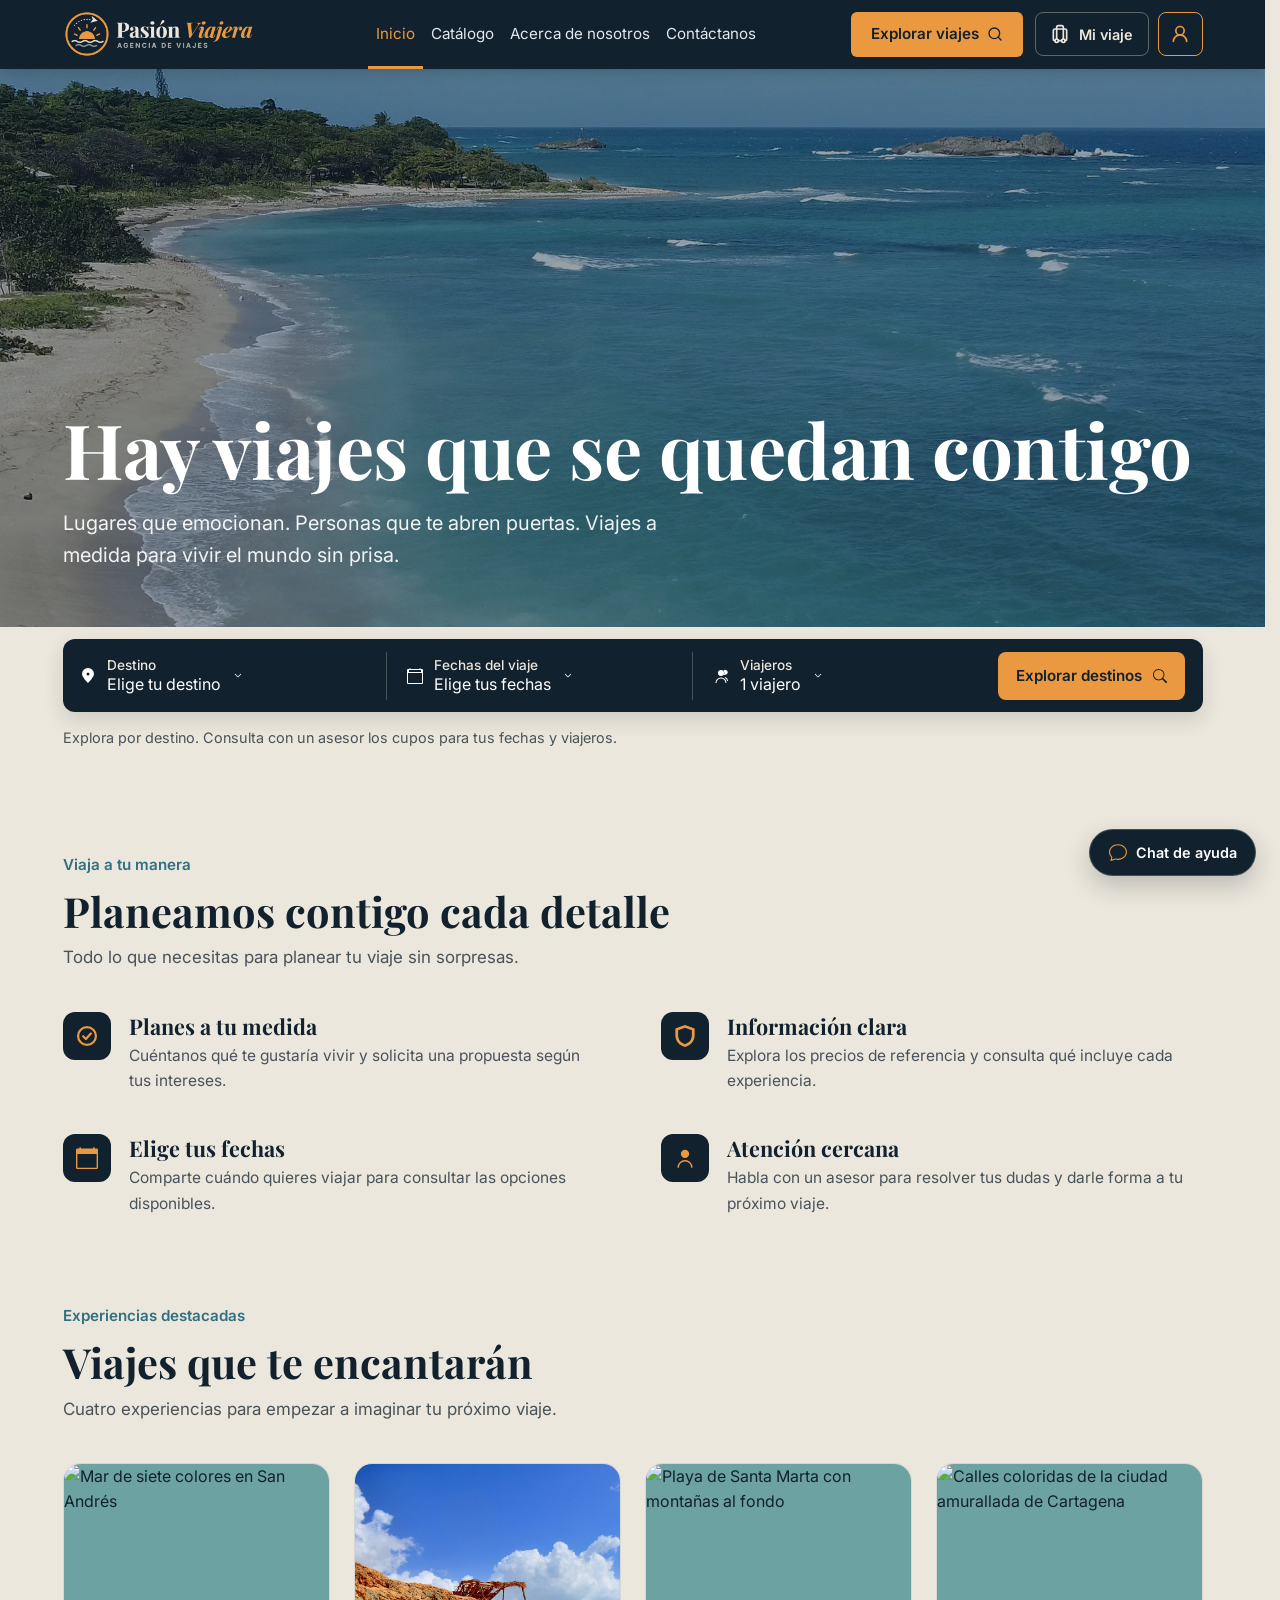
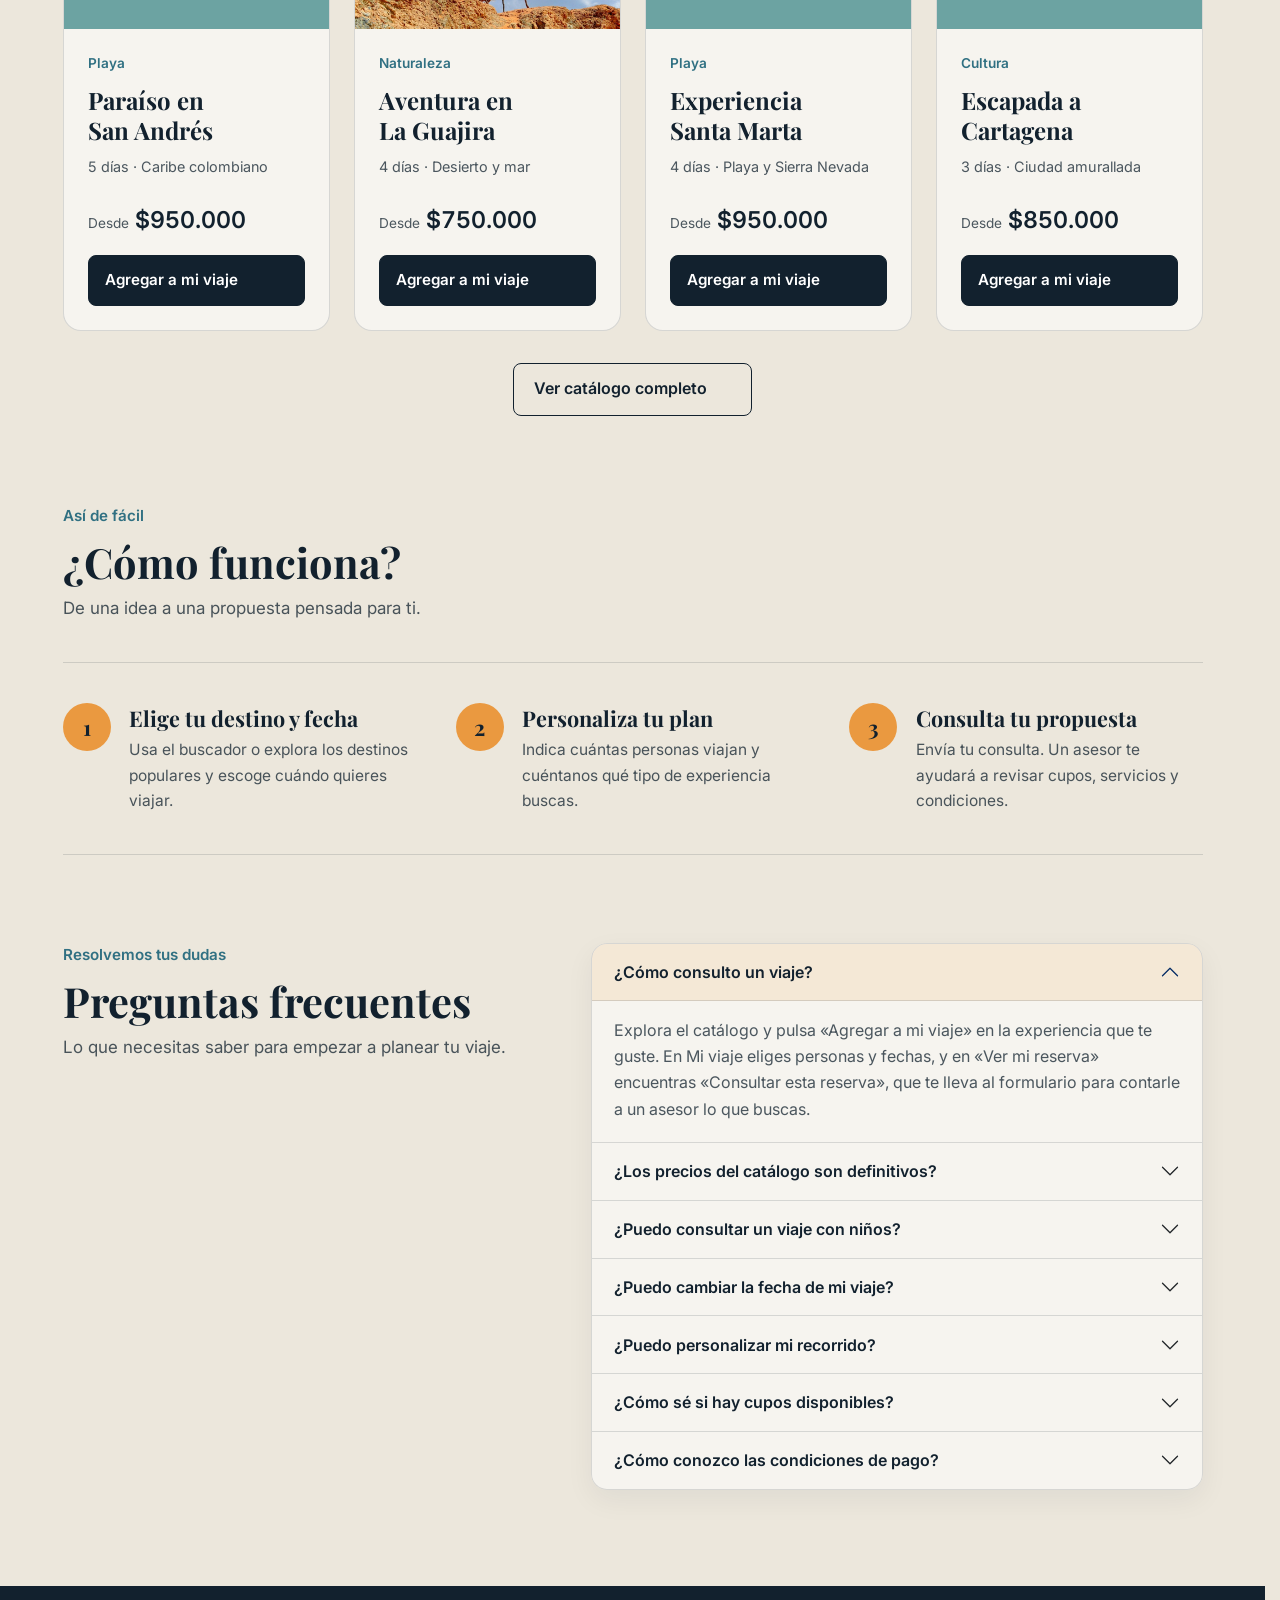
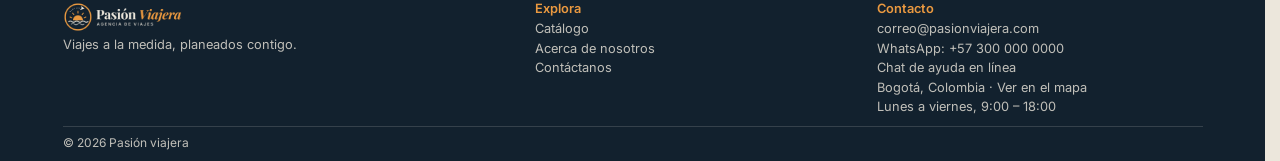
==== commit c52c8daa: "Unificar el header, rediseñar el login y ajustar CRUD - Header igual en las siete páginas: una sola " ====
--- a/index.html
+++ b/index.html
@@ -25,70 +25,48 @@
 
 
 <body>
+    <!-- ==================== HEADER / NAVEGACIÓN ==================== -->
     <header class="custom-header sticky-top">
-        <nav class="navbar navbar-expand-lg navbar-dark p-0" aria-label="Principal">
-            <div class="envoltura d-flex flex-wrap align-items-center">
-
-
-
-                <div class="envoltura d-flex flex-wrap align-items-center">
-                    <img class="avion-navbar" src="Img/5731625.png" alt="" aria-hidden="true">
-
-
-                    <a class="navbar-brand custom-brand my-auto me-auto me-lg-4" href="index.html"><img
-                            src="Img/logo.png" alt="Pasión Viajera, agencia de viajes" class="logo-marca" width="200"
-                            height="50"></a>
-
-                    <button class="navbar-toggler custom-toggler" type="button" data-bs-toggle="collapse"
-                        data-bs-target="#menuPrincipal" aria-controls="menuPrincipal"
-                        aria-expanded="false">Menú</button>
-
-                    <div class="collapse navbar-collapse" id="menuPrincipal">
-                        <ul class="navbar-nav mx-auto">
-                            <li class="nav-item"><a class="nav-link" href="../index.html" aria-current="page">Inicio</a>
-                            </li>
-                            <li class="nav-item"><a class="nav-link" href="HTML/servicios.html">Catálogo</a></li>
-                            <li class="nav-item"><a class="nav-link" href="HTML/acerca_de_nosotros.html">Acerca de
-                                    nosotros</a></li>
-                            <li class="nav-item"><a class="nav-link" href="HTML/contactenos.html">Contáctanos</a></li>
-                        </ul>
-
-                        <a href="HTML/servicios.html" class="btn-explorar">
-                            <span>Planes</span>
-                            <svg xmlns="http://www.w3.org/2000/svg" width="16" height="16" fill="currentColor"
-                                viewBox="0 0 16 16" aria-hidden="true">
-                                <path
-                                    d="M11.742 10.344a6.5 6.5 0 1 0-1.397 1.398h-.001c.03.04.062.078.098.115l3.85 3.85a1 1 0 0 0 1.415-1.414l-3.85-3.85a1.007 1.007 0 0 0-.115-.1zM12 6.5a5.5 5.5 0 1 1-11 0 5.5 5.5 0 0 1 11 0z" />
-                            </svg>
-                        </a>
-                    </div>
-                    <!-- Acceso al resumen sin salir de esta página. -->
-                    <button class="boton-viaje" type="button" data-bs-toggle="offcanvas" data-bs-target="#panelViaje"
-                        aria-controls="panelViaje" aria-label="Abrir mi viaje">
-                        <svg xmlns="http://www.w3.org/2000/svg" width="20" height="20" fill="currentColor"
-                            viewBox="0 0 16 16" aria-hidden="true">
-                            <path
-                                d="M0 1.5A.5.5 0 0 1 .5 1H2a.5.5 0 0 1 .485.379L2.89 3H14.5a.5.5 0 0 1 .491.592l-1.5 8A.5.5 0 0 1 13 12H4a.5.5 0 0 1-.491-.408L2.01 3.607 1.61 2H.5a.5.5 0 0 1-.5-.5M3.102 4l1.313 7h8.17l1.313-7zM5 12a2 2 0 1 0 0 4 2 2 0 0 0 0-4m7 0a2 2 0 1 0 0 4 2 2 0 0 0 0-4m-7 1a1 1 0 1 1 0 2 1 1 0 0 1 0-2m7 0a1 1 0 1 1 0 2 1 1 0 0 1 0-2" />
-                        </svg>
-                        <span class="boton-viaje-texto"></span>
-                        <span class="boton-viaje-contador" id="contadorViaje" hidden>0</span>
-                    </button>
-                </div>
+        <nav class="navbar navbar-expand-xl navbar-dark p-0" aria-label="Principal">
+            <div class="envoltura">
+                <a class="navbar-brand custom-brand me-xl-4" href="index.html"><img src="Img/logo.png"
+                        alt="Pasión Viajera, agencia de viajes" class="logo-marca" width="200" height="50"></a>
+
+                <button class="navbar-toggler custom-toggler" type="button" data-bs-toggle="collapse"
+                    data-bs-target="#menuPrincipal" aria-controls="menuPrincipal" aria-expanded="false"
+                    aria-label="Abrir menú de navegación">Menú</button>
+
+                <div class="collapse navbar-collapse" id="menuPrincipal">
+                    <ul class="navbar-nav mx-auto">
+                        <li class="nav-item"><a class="nav-link" href="index.html" aria-current="page">Inicio</a></li>
+                        <li class="nav-item"><a class="nav-link" href="HTML/servicios.html">Catálogo</a></li>
+                        <li class="nav-item"><a class="nav-link" href="HTML/acerca_de_nosotros.html">Acerca de
+                                nosotros</a></li>
+                        <li class="nav-item"><a class="nav-link" href="HTML/contactenos.html">Contáctanos</a></li>
+                    </ul>
+
+                    <a href="HTML/servicios.html" class="btn-explorar">
+                        <span>Explorar viajes</span>
+                        <svg xmlns="http://www.w3.org/2000/svg" width="16" height="16" viewBox="0 0 24 24" fill="none" stroke="currentColor" stroke-width="2" stroke-linecap="round" stroke-linejoin="round" aria-hidden="true"><path d="m21 21-4.34-4.34" /><circle cx="11" cy="11" r="8" /></svg>
+                    </a>
+                </div>
+
+                <!-- Acceso al resumen sin salir de esta página. -->
+                <button class="boton-viaje" type="button" data-bs-toggle="offcanvas" data-bs-target="#panelViaje"
+                    aria-controls="panelViaje" aria-label="Abrir mi viaje">
+                    <svg xmlns="http://www.w3.org/2000/svg" width="20" height="20" viewBox="0 0 24 24" fill="none" stroke="currentColor" stroke-width="2" stroke-linecap="round" stroke-linejoin="round" aria-hidden="true"><path d="M6 20a2 2 0 0 1-2-2V8a2 2 0 0 1 2-2h12a2 2 0 0 1 2 2v10a2 2 0 0 1-2 2" /><path d="M8 18V4a2 2 0 0 1 2-2h4a2 2 0 0 1 2 2v14" /><path d="M10 20h4" /><circle cx="16" cy="20" r="2" /><circle cx="8" cy="20" r="2" /></svg>
+                    <span class="boton-viaje-texto">Mi viaje</span>
+                    <span class="boton-viaje-contador" id="contadorViaje" hidden>0</span>
+                </button>
 
                 <!-- Sesión: esquina derecha -->
                 <a class="btn-sesion" href="HTML/login_registro.html">
-                    <svg xmlns="http://www.w3.org/2000/svg" width="20" height="20" fill="currentColor"
-                        viewBox="0 0 16 16" aria-hidden="true">
-                        <path d="M11 6a3 3 0 1 1-6 0 3 3 0 0 1 6 0" />
-                        <path fill-rule="evenodd"
-                            d="M0 8a8 8 0 1 1 16 0A8 8 0 0 1 0 8m8-7a7 7 0 0 0-5.468 11.37C3.242 11.226 4.805 10 8 10s4.757 1.225 5.468 2.37A7 7 0 0 0 8 1" />
-                    </svg>
+                    <svg xmlns="http://www.w3.org/2000/svg" width="20" height="20" viewBox="0 0 24 24" fill="none" stroke="currentColor" stroke-width="2" stroke-linecap="round" stroke-linejoin="round" aria-hidden="true"><circle cx="12" cy="8" r="5" /><path d="M20 21a8 8 0 0 0-16 0" /></svg>
                     <span class="btn-sesion-texto">Iniciar sesión</span>
                 </a>
             </div>
         </nav>
     </header>
-
 
     <div class="envoltura">
         <p class="carrito-aviso" id="avisoCarrito" data-aviso-carrito role="status" hidden></p>
@@ -206,10 +184,10 @@
                             </span>
                             <span class="filtroCatalogo-controles">
                                 <button class="filtroCatalogo-control" type="button" data-contador="adultos"
-                                    data-cambio="-1" aria-label="Quitar un adulto">−</button>
+                                    data-cambio="-1" aria-label="Quitar un adulto"><i data-lucide="minus">−</i></button>
                                 <output id="adultosCantidad" aria-live="polite">1</output>
                                 <button class="filtroCatalogo-control" type="button" data-contador="adultos"
-                                    data-cambio="1" aria-label="Agregar un adulto">+</button>
+                                    data-cambio="1" aria-label="Agregar un adulto"><i data-lucide="plus">+</i></button>
                             </span>
                         </div>
                         <div class="filtroCatalogo-contador">
@@ -219,10 +197,10 @@
                             </span>
                             <span class="filtroCatalogo-controles">
                                 <button class="filtroCatalogo-control" type="button" data-contador="ninos"
-                                    data-cambio="-1" aria-label="Quitar un niño">−</button>
+                                    data-cambio="-1" aria-label="Quitar un niño"><i data-lucide="minus">−</i></button>
                                 <output id="ninosCantidad" aria-live="polite">0</output>
                                 <button class="filtroCatalogo-control" type="button" data-contador="ninos"
-                                    data-cambio="1" aria-label="Agregar un niño">+</button>
+                                    data-cambio="1" aria-label="Agregar un niño"><i data-lucide="plus">+</i></button>
                             </span>
                         </div>
                         <p class="filtroCatalogo-aviso" id="viajerosAviso" role="alert" hidden>Has alcanzado el máximo
@@ -325,12 +303,9 @@
                             <h3>Paraíso en San Andrés</h3>
                             <p class="destino-detalle">5 días · Caribe colombiano</p>
                             <p class="destino-precio"><small>Desde</small> $950.000</p>
-                            <a href="HTML/contactenos.html" class="btn-destino">Consultar viaje <span
-                                    aria-hidden="true">→</span></a>
-
                             <button type="button" class="btn-agregar" data-id="san-andres"
                                 data-nombre="Paraíso en San Andrés" data-precio="950000" data-dias="5">
-                                Agregar a mi viaje <span aria-hidden="true">+</span>
+                                Agregar a mi viaje <i data-lucide="plus"></i>
                             </button>
 
                         </div>
@@ -345,11 +320,9 @@
                             <h3>Aventura en La Guajira</h3>
                             <p class="destino-detalle">4 días · Desierto y mar</p>
                             <p class="destino-precio"><small>Desde</small> $750.000</p>
-                            <a href="HTML/contactenos.html" class="btn-destino">Consultar viaje <span
-                                    aria-hidden="true">→</span></a>
                             <button type="button" class="btn-agregar" data-id="la-guajira"
                                 data-nombre="Aventura en La Guajira" data-precio="750000" data-dias="4">
-                                Agregar a mi viaje <span aria-hidden="true">+</span>
+                                Agregar a mi viaje <i data-lucide="plus"></i>
                             </button>
 
                         </div>
@@ -364,11 +337,9 @@
                             <h3>Experiencia Santa Marta</h3>
                             <p class="destino-detalle">4 días · Playa y Sierra Nevada</p>
                             <p class="destino-precio"><small>Desde</small> $950.000</p>
-                            <a href="HTML/contactenos.html" class="btn-destino">Consultar viaje <span
-                                    aria-hidden="true">→</span></a>
                             <button type="button" class="btn-agregar" data-id="santa-marta"
                                 data-nombre="Experiencia Santa Marta" data-precio="950000" data-dias="4">
-                                Agregar a mi viaje <span aria-hidden="true">+</span>
+                                Agregar a mi viaje <i data-lucide="plus"></i>
                             </button>
 
                         </div>
@@ -384,19 +355,16 @@
                             <h3>Escapada a Cartagena</h3>
                             <p class="destino-detalle">3 días · Ciudad amurallada</p>
                             <p class="destino-precio"><small>Desde</small> $850.000</p>
-                            <a href="HTML/contactenos.html" class="btn-destino">Consultar viaje <span
-                                    aria-hidden="true">→</span></a>
                             <button type="button" class="btn-agregar" data-id="cartagena"
                                 data-nombre="Escapada a Cartagena" data-precio="850000" data-dias="3">
-                                Agregar a mi viaje <span aria-hidden="true">+</span>
+                                Agregar a mi viaje <i data-lucide="plus"></i>
                             </button>
 
                         </div>
                     </article>
                 </div>
                 <div class="destinos-acciones">
-                    <a href="HTML/servicios.html" class="enlace-catalogo">Ver catálogo completo <span
-                            aria-hidden="true">→</span></a>
+                    <a href="HTML/servicios.html" class="enlace-catalogo">Ver catálogo completo <i data-lucide="arrow-right"></i></a>
                 </div>
             </div>
         </section>
@@ -454,9 +422,10 @@
                             </button>
                         </h3>
                         <div id="faq1" class="accordion-collapse collapse show" data-bs-parent="#faq">
-                            <div class="accordion-body">Explora el catálogo, elige una experiencia y pulsa «Consultar
-                                viaje».
-                                Desde el formulario de contacto puedes contarle a un asesor lo que buscas.</div>
+                            <div class="accordion-body">Explora el catálogo y pulsa «Agregar a mi viaje» en la
+                                experiencia que te guste. En Mi viaje eliges personas y fechas, y en «Ver mi reserva»
+                                encuentras «Consultar esta reserva», que te lleva al formulario para contarle a un
+                                asesor lo que buscas.</div>
                         </div>
                     </div>
 
@@ -550,8 +519,7 @@
                 <h2 id="tituloPanelViaje">Resumen de tu viaje</h2>
                 <p id="panelResumen">0 destinos · 0 viajeros</p>
             </div>
-            <button type="button" class="panel-viaje-cerrar" data-bs-dismiss="offcanvas"
-                aria-label="Cerrar resumen del viaje">&times;</button>
+            <button type="button" class="panel-viaje-cerrar" data-bs-dismiss="offcanvas" aria-label="Cerrar resumen del viaje"><i data-lucide="x">&times;</i></button>
         </div>
 
         <div class="panel-viaje-cuerpo">
@@ -565,8 +533,7 @@
                 </svg>
                 <h3>Tu próximo viaje te espera.</h3>
                 <p>Explora nuestros destinos y agrega los que te gustaría conocer.</p>
-                <a href="HTML/servicios.html" class="boton-principal">Explorar destinos <span
-                        aria-hidden="true">→</span></a>
+                <a href="HTML/servicios.html" class="boton-principal">Explorar destinos <i data-lucide="arrow-right"></i></a>
             </div>
 
             <ul class="viaje-lista" id="listaViaje"></ul>
@@ -580,7 +547,7 @@
                 </div>
             </dl>
             <p class="viaje-nota">Precio y disponibilidad sujetos a confirmación.</p>
-            <a href="HTML/reservas.html" class="viaje-continuar">Ver mi reserva <span aria-hidden="true">→</span></a>
+            <a href="HTML/reservas.html" class="viaje-continuar">Ver mi reserva <i data-lucide="arrow-right"></i></a>
             <button type="button" class="viaje-vaciar" id="vaciarViaje">Vaciar mi viaje</button>
         </div>
     </aside>
@@ -631,6 +598,7 @@
     </a>
 
     <script src="https://cdn.jsdelivr.net/npm/bootstrap@5.3.2/dist/js/bootstrap.bundle.min.js"></script>
+    <script src="https://unpkg.com/lucide@1.70.0/dist/umd/lucide.min.js"></script>
     <script src="JS/inicio.js" defer></script>
     <script src="JS/carrito.js" defer></script>
     <script src="JS/sesion.js" defer></script>
--- a/CSS/base.css
+++ b/CSS/base.css
@@ -26,6 +26,22 @@
     overflow-x: clip;
 }
 
+/* Evita que el encabezado cambie de posición entre páginas con y sin scroll. */
+html {
+    scrollbar-gutter: stable;
+}
+
+/* !important anula la compensación en línea de Bootstrap:
+   la barra de desplazamiento sigue visible y su espacio ya está reservado. */
+body,
+.custom-header {
+    padding-right: 0 !important;
+}
+
+.custom-header {
+    margin-right: 0 !important;
+}
+
 body {
     background-color: var(--beige);
     color: var(--azul-oscuro);
@@ -60,50 +76,31 @@
     padding-right: 1.25rem;
 }
 
-/* ============================================================
-   HEADER FLOTANTE
-   Barra en forma de píldora, separada del borde de la pantalla.
-   Las variables de abajo controlan la posición de cada pieza.
-   ============================================================ */
+/* HEADER / BARRA DE NAVEGACIÓN SUPERIOR: fija arriba durante toda la navegación */
 .custom-header {
-    --barra-separacion: 12px;     /* espacio entre la barra y los bordes */
-    --barra-ancho: 1180px;        /* ancho máximo de la barra */
-    --sesion-arriba: 21px;        /* botón de sesión: distancia al borde superior */
-    --sesion-derecha: 1.25rem;    /* botón de sesión: distancia al borde derecho */
-    --sesion-tamano: 48px;
-    --boton-tamano: 44px;         /* lupa y carrito */
-    --boton-separacion: 0.5rem;   /* espacio entre la lupa y el carrito */
-
     position: sticky;
     top: 0;
     z-index: 1030;
-    background: transparent;
-    /* Los espacios vacíos alrededor de la barra no bloquean clics */
-    pointer-events: none;
+    background-color: var(--azul-oscuro);
+    box-shadow: 0 2px 14px rgba(0, 0, 0, 0.18);
 }
 
 .custom-header .navbar {
-    min-height: 0;
-    pointer-events: none;
-}
-
-/* La barra (píldora) es el contenedor interno */
-.custom-header .navbar > .envoltura {
-    position: relative;
-    pointer-events: auto;
-    width: min(var(--barra-ancho), calc(100% - 2rem));
-    max-width: none;
-    margin: var(--barra-separacion) auto;
-    padding: 0.4rem 0.6rem 0.4rem 1.25rem;
-    border-radius: 999px;
-    background-color: var(--azul-oscuro);
-    box-shadow: 0 10px 30px rgba(18, 33, 46, 0.28);
+    min-height: 68px;
+}
+
+.custom-header .envoltura {
+    display: flex;
+    align-items: center;
 }
 
 .custom-brand {
     display: flex;
+    flex-shrink: 0;
     align-items: center;
-    padding: 0.15rem 0;
+    min-width: 0;
+    margin-right: 0;
+    padding: 0.5rem 0;
 }
 
 /* Logo (Img/logo.png): emblema + nombre de la agencia */
@@ -113,27 +110,26 @@
     height: 48px;
 }
 
-/* Enlaces del menú */
 .custom-header .nav-link {
     color: #e2e8f0 !important;
     font-size: 0.95rem;
-    padding: 0.55rem 1rem !important;
-    border-radius: 999px;
-    transition: color 0.2s ease, background-color 0.2s ease;
+    padding: 1.4rem 0.75rem 1.2rem !important;
+    border-bottom: 3px solid transparent;
+    transition: color 0.2s ease;
 }
 
 .custom-header .nav-link:hover {
     color: var(--naranja) !important;
-    background-color: rgba(236, 231, 220, 0.08);
 }
 
 /* Página actual: el enlace lleva aria-current="page" */
 .custom-header .nav-link[aria-current="page"] {
     color: var(--naranja) !important;
-    background-color: rgba(234, 153, 64, 0.16);
+    border-bottom-color: var(--naranja);
 }
 
 .custom-toggler {
+    min-height: 44px;
     border: 1px solid rgba(236, 231, 220, 0.3) !important;
     color: var(--beige);
     font-size: 0.9rem;
@@ -145,24 +141,77 @@
     box-shadow: none;
 }
 
-/* Menú recogido: la barra deja de ser píldora total */
-@media (max-width: 991.98px) {
-    .custom-header .navbar > .envoltura {
-        border-radius: 28px;
-    }
-
+@media (min-width: 1200px) {
     .custom-header .navbar-collapse {
+        white-space: nowrap;
+    }
+
+    .custom-header .boton-viaje {
+        flex-shrink: 0;
+    }
+}
+
+@media (min-width: 1200px) and (max-width: 1599.98px) {
+    .custom-header .nav-link {
+        padding-inline: 0.5rem !important;
+    }
+}
+
+@media (max-width: 1199.98px) {
+    .custom-header .envoltura {
+        display: grid;
+        grid-template-columns: minmax(0, 1fr) repeat(3, max-content);
+        grid-template-rows: minmax(68px, auto) auto;
+        grid-template-areas:
+            "marca sesion viaje menu"
+            "panel panel panel panel";
+        column-gap: 0.6rem;
+    }
+
+    .custom-header .custom-brand {
+        grid-area: marca;
+        justify-self: start;
+    }
+
+    .custom-header .logo-marca {
+        height: auto;
+        max-width: 100%;
+        max-height: 48px;
+    }
+
+    .custom-header .btn-sesion {
+        grid-area: sesion;
+        margin-left: 0;
+    }
+
+    .custom-header .navbar-toggler {
+        grid-area: menu;
+    }
+
+    .custom-header .navbar-collapse {
+        grid-area: panel;
         padding-bottom: 1rem;
     }
 
     .custom-header .nav-link {
         padding: 0.75rem 0.25rem !important;
-        border-radius: 0;
         border-bottom: 1px solid rgba(236, 231, 220, 0.12);
     }
 
+    .custom-header .nav-link[aria-current="page"] {
+        border-bottom-color: rgba(236, 231, 220, 0.12);
+        font-weight: 600;
+    }
+
     .custom-header .btn-explorar {
-        margin-top: 0.75rem;
+        margin-top: 1rem;
+        width: 100%;
+    }
+}
+
+@media (max-width: 400px) {
+    .custom-header .logo-marca {
+        max-height: 40px;
     }
 }
 
@@ -189,166 +238,10 @@
     background-color: var(--naranja-hover);
 }
 
-/* Explorar viajes: solo la lupa (el texto queda para lectores de pantalla) */
-.custom-header .btn-explorar {
-    flex: 0 0 auto;
-    width: var(--boton-tamano);
-    height: var(--boton-tamano);
-    padding: 0;
-    border-radius: 50%;
-}
-
-.custom-header .btn-explorar span {
-    position: absolute;
-    width: 1px;
-    height: 1px;
-    overflow: hidden;
-    clip: rect(0 0 0 0);
-}
-
-/* Mi viaje: solo el carrito, con el número como insignia */
-.custom-header .boton-viaje {
-    position: relative;
-    justify-content: center;
-    width: var(--boton-tamano);
-    height: var(--boton-tamano);
-    min-height: 0;
-    margin-left: var(--boton-separacion);
-    padding: 0;
-    border-radius: 50%;
-}
-
-.custom-header .boton-viaje-texto {
-    display: none;
-}
-
-.custom-header .boton-viaje-contador {
-    position: absolute;
-    top: -5px;
-    right: -5px;
-    min-width: 20px;
-    height: 20px;
-    border: 2px solid var(--azul-oscuro);
-    font-size: 0.7rem;
-}
-
-/* Iniciar sesión: fuera de la barra, fijo en la esquina superior derecha */
-.custom-header .btn-sesion {
-    position: fixed;
-    top: var(--sesion-arriba);
-    right: var(--sesion-derecha);
-    z-index: 2;
-    display: grid;
-    place-items: center;
-    width: var(--sesion-tamano);
-    height: var(--sesion-tamano);
-    margin: 0;
-    padding: 0;
-    pointer-events: auto;
-    border: 1px solid var(--naranja);
-    border-radius: 50%;
-    background-color: var(--azul-oscuro);
-    color: var(--naranja);
-    box-shadow: 0 10px 30px rgba(18, 33, 46, 0.28);
-    text-decoration: none;
-    transition: background-color 0.2s ease, color 0.2s ease;
-}
-
-.custom-header .btn-sesion:hover,
-.custom-header .btn-sesion:focus-visible,
-.custom-header .btn-sesion[aria-current="page"] {
-    background-color: var(--naranja);
-    color: var(--azul-oscuro);
-}
-
-/* Con sesión iniciada (clase que agrega JS/sesion.js) */
-.custom-header .btn-sesion.con-sesion {
-    background-color: var(--naranja);
-    color: var(--azul-oscuro);
-}
-
-.custom-header .btn-sesion.con-sesion:hover,
-.custom-header .btn-sesion.con-sesion:focus-visible {
-    background-color: var(--naranja-hover);
-}
-
-/* El texto queda oculto a la vista pero disponible para lectores de pantalla */
-.btn-sesion-texto {
-    position: absolute;
-    width: 1px;
-    height: 1px;
-    overflow: hidden;
-    clip: rect(0 0 0 0);
-    white-space: nowrap;
-}
-
-/* Laptops: la barra deja libre la esquina para el botón de sesión */
-@media (max-width: 1347.98px) {
-    .custom-header .navbar > .envoltura {
-        width: calc(100% - 5.5rem);
-        margin: var(--barra-separacion) 4.5rem var(--barra-separacion) 1rem;
-    }
-}
-
-/* Celular */
-@media (max-width: 575.98px) {
-    .custom-header {
-        --sesion-arriba: 16px;
-        --sesion-derecha: 0.75rem;
-        --sesion-tamano: 42px;
-    }
-
-    .custom-header .navbar > .envoltura {
-        width: calc(100% - 4.75rem);
-        margin: 10px 3.75rem 10px 0.75rem;
-        padding: 0.3rem 0.5rem 0.3rem 0.9rem;
-    }
-
-    .logo-marca {
-        height: 40px;
-    }
-}
-
-/* Avión que recorre la barra de izquierda a derecha cada 10 segundos */
-.avion-navbar {
-    position: absolute;
-    top: 1px;
-    left: 2%;
-    z-index: 3;
-    width: 50px;
-    height: auto;
-    pointer-events: none;
-    opacity: 0;
-    animation: avion-navbar 10s linear infinite;
-}
-
-@keyframes avion-navbar {
-    0% {
-        left: 2%;
-        opacity: 0;
-    }
-    5% {
-        opacity: 1;
-    }
-    50% {
-        opacity: 1;
-    }
-    58% {
-        left: calc(100% - 34px);
-        opacity: 0;
-    }
-    100% {
-        left: calc(100% - 34px);
-        opacity: 0;
-    }
-}
-
-/* PORTADA de cada página: misma altura en todas, título abajo a la izquierda.
-   El margen negativo la sube por detrás de la barra flotante. */
+/* PORTADA de cada página: misma altura en todas, título abajo a la izquierda */
 .hero-section {
     position: relative;
     min-height: min(62vh, 560px);
-    margin-top: -100px;
     display: grid;
     align-items: end;
     color: var(--blanco);
@@ -426,7 +319,7 @@
     }
 }
 
-/* PIE DE PÁGINA (compacto) */
+/* PIE DE PÁGINA (muy compacto) */
 .footer-azul {
     background-color: var(--azul-oscuro);
     color: rgba(236, 231, 220, 0.8);
@@ -492,6 +385,23 @@
     .footer-columnas {
         grid-template-columns: 1fr;
         gap: 0.6rem;
+    }
+}
+
+/* Íconos de Lucide: toman el tamaño y el color del texto que acompañan */
+svg.lucide {
+    width: 1.1em;
+    height: 1.1em;
+    flex-shrink: 0;
+    vertical-align: -0.2em;
+}
+
+@media (prefers-reduced-motion: reduce) {
+    *,
+    *::before,
+    *::after {
+        transition: none !important;
+        animation: none !important;
     }
 }
 
@@ -532,6 +442,7 @@
     color: var(--azul-oscuro);
 }
 
+
 @media (max-width: 576px) {
     .boton-chat-ayuda {
         right: 1rem;
@@ -541,13 +452,81 @@
     }
 }
 
-/* Si la persona prefiere menos movimiento: sin transiciones ni animaciones
-   (esto también detiene el avión, que queda invisible) */
-@media (prefers-reduced-motion: reduce) {
-    *,
-    *::before,
-    *::after {
-        transition: none !important;
-        animation: none !important;
-    }
+/* Botón de sesión del header */
+.btn-sesion {
+    position: relative;
+    display: inline-flex;
+    align-items: center;
+    gap: 0.5rem;
+    min-height: 44px;
+    margin-left: 0.6rem;
+    padding: 0.4rem 0.7rem;
+    border: 1px solid var(--naranja);
+    border-radius: 8px;
+    color: var(--naranja);
+    font-size: 0.9rem;
+    font-weight: 600;
+    text-decoration: none;
+    transition: background-color 0.2s ease, color 0.2s ease;
+}
+
+.btn-sesion svg {
+    flex-shrink: 0;
+}
+
+.btn-sesion:hover,
+.btn-sesion:focus-visible {
+    border-color: var(--naranja-hover);
+    color: var(--naranja-hover);
+}
+
+.btn-sesion[aria-current="page"]::after {
+    position: absolute;
+    inset-inline: 0.55rem;
+    bottom: 4px;
+    height: 2px;
+    background-color: var(--naranja);
+    content: "";
+}
+
+/* Pantallas medianas y pequeñas: solo el ícono, junto a "Mi viaje" */
+.btn-sesion-texto {
+    position: absolute;
+    width: 1px;
+    height: 1px;
+    overflow: hidden;
+    clip: rect(0 0 0 0);
+}
+
+/* La sesión aprovecha el margen exterior de la envoltura en pantallas anchas. */
+@media (min-width: 1600px) {
+    .btn-sesion-texto {
+        position: static;
+        width: auto;
+        height: auto;
+        clip: auto;
+        white-space: nowrap;
+        text-overflow: ellipsis;
+    }
+
+    .btn-sesion {
+        position: absolute;
+        top: 50%;
+        right: 1.5rem;
+        max-width: calc((100% - 1180px) / 2 - 1.5rem);
+        margin-left: 0;
+        padding: 0.4rem 0.9rem;
+        transform: translateY(-50%);
+    }
+}
+
+/* Botón de sesión cuando el usuario ya ingresó */
+.btn-sesion.con-sesion {
+    background-color: var(--naranja);
+    color: var(--azul-oscuro);
+}
+
+.btn-sesion.con-sesion:hover,
+.btn-sesion.con-sesion:focus-visible {
+    background-color: var(--naranja-hover);
 }
--- a/CSS/destinos.css
+++ b/CSS/destinos.css
@@ -69,31 +69,6 @@
     color: var(--texto-suave);
 }
 
-.destinos .btn-destino {
-    display: inline-flex;
-    align-items: center;
-    justify-content: space-between;
-    gap: 0.75rem;
-    width: 100%;
-    min-height: 46px;
-    padding: 0.75rem 1rem;
-    border: 1px solid var(--azul-oscuro);
-    border-radius: 8px;
-    background-color: var(--azul-oscuro);
-    color: var(--blanco);
-    font-size: 0.95rem;
-    font-weight: 600;
-    text-decoration: none;
-    transition: background-color 0.2s ease, border-color 0.2s ease, color 0.2s ease;
-}
-
-.destinos .btn-destino:hover,
-.destinos .btn-destino:focus-visible {
-    background-color: var(--naranja);
-    border-color: var(--naranja);
-    color: var(--azul-oscuro);
-}
-
 .destinos .destino-card[hidden] {
     display: none;
 }
--- a/CSS/inicio.css
+++ b/CSS/inicio.css
@@ -241,6 +241,11 @@
     font-size: 1.1rem;
     line-height: 1;
     cursor: pointer;
+}
+
+.filtroCatalogo-control svg {
+    width: 16px;
+    height: 16px;
 }
 
 .filtroCatalogo-control:disabled {
--- a/CSS/carrito.css
+++ b/CSS/carrito.css
@@ -101,6 +101,11 @@
     color: var(--blanco);
 }
 
+.panel-viaje-cerrar svg {
+    width: 20px;
+    height: 20px;
+}
+
 /* Solo se desplaza el listado; el total queda a mano mientras revisamos los viajes. */
 .panel-viaje-cuerpo {
     flex: 1;
@@ -227,6 +232,11 @@
     font: inherit;
     font-size: 1.1rem;
     transition: background-color 0.2s ease, color 0.2s ease;
+}
+
+.selector-cantidad button svg {
+    width: 16px;
+    height: 16px;
 }
 
 .selector-cantidad button:hover:not(:disabled) {
@@ -406,7 +416,7 @@
     color: var(--error);
 }
 
-/* Conservamos la consulta y dejamos agregar como segunda acción de cada card. */
+/* Agregar es la única acción de cada card del catálogo. */
 .destinos .btn-agregar {
     display: inline-flex;
     align-items: center;
@@ -414,27 +424,28 @@
     gap: 0.75rem;
     width: 100%;
     min-height: 46px;
-    margin-top: 0.6rem;
     padding: 0.75rem 1rem;
-    border: 1px solid var(--linea);
+    border: 1px solid var(--azul-oscuro);
     border-radius: 8px;
-    background-color: transparent;
-    color: var(--azul-oscuro);
+    background-color: var(--azul-oscuro);
+    color: var(--blanco);
     font: inherit;
-    font-size: 0.9rem;
-    font-weight: 600;
-    transition: background-color 0.2s ease, border-color 0.2s ease;
+    font-size: 0.95rem;
+    font-weight: 600;
+    transition: background-color 0.2s ease, border-color 0.2s ease, color 0.2s ease;
 }
 
 .destinos .btn-agregar:hover:not(:disabled),
 .destinos .btn-agregar:focus-visible {
     background-color: var(--naranja);
     border-color: var(--naranja);
+    color: var(--azul-oscuro);
 }
 
 .destinos .btn-agregar.agregado {
     background-color: var(--verde-azulado);
     border-color: var(--verde-azulado);
+    color: var(--azul-oscuro);
 }
 
 .destinos .btn-agregar:disabled {
@@ -466,23 +477,19 @@
     margin-top: 0;
 }
 
-/* Dejamos Mi viaje junto al menú cuando la navegación se recoge. */
-@media (max-width: 991.98px) {
-    .boton-viaje {
-        order: 1;
-        margin-inline: 0 0.6rem;
-    }
-
-    .custom-header .navbar-toggler {
-        order: 2;
-    }
-
-    .custom-header .navbar-collapse {
-        order: 3;
+@media (max-width: 1199.98px) {
+    .custom-header .boton-viaje {
+        grid-area: viaje;
+        margin-left: 0;
     }
 }
 
 @media (max-width: 420px) {
+    .custom-header .boton-viaje {
+        gap: 0.35rem;
+        padding-inline: 0.5rem;
+    }
+
     .boton-viaje-texto {
         display: none;
     }
@@ -495,17 +502,6 @@
 }
 
 @media (max-width: 359.98px) {
-    /* A 320px el logo, Mi viaje y Menú deben caber en la misma fila. */
-    .custom-header .logo-marca {
-        height: 32px;
-    }
-
-    .boton-viaje {
-        gap: 0.35rem;
-        margin-right: 0.35rem;
-        padding-inline: 0.5rem;
-    }
-
     .custom-header .navbar-toggler {
         padding-inline: 0.6rem;
         font-size: 0.8rem;
@@ -535,86 +531,3 @@
         display: none;
     }
 }
-
-/* ============================================================
-   PANEL "MI VIAJE" · efecto vidrio (estilo iOS 26)
-   ============================================================ */
-.panel-viaje {
-    --bs-offcanvas-bg: transparent;
-    /* Flota separado de los bordes, con esquinas muy redondeadas */
-    top: 12px;
-    right: 12px;
-    bottom: 12px;
-    max-width: calc(100% - 24px);
-    overflow: hidden;
-    border-radius: 28px;
-    /* Oculto: se desliza fuera de la pantalla contando el margen */
-    transform: translateX(calc(100% + 24px));
-    /* El vidrio: translúcido, desenfocado y con colores más vivos */
-    background-color: rgba(236, 231, 220, 0.55);
-    -webkit-backdrop-filter: blur(28px) saturate(180%);
-    backdrop-filter: blur(28px) saturate(180%);
-    /* Reflejo en el borde y sombra suave */
-    box-shadow:
-        inset 0 1px 0 rgba(255, 255, 255, 0.75),
-        inset 0 0 0 1px rgba(255, 255, 255, 0.35),
-        0 24px 60px rgba(18, 33, 46, 0.3);
-}
-
-/* Si el navegador no soporta el desenfoque, el panel queda casi opaco */
-@supports not ((backdrop-filter: blur(1px)) or (-webkit-backdrop-filter: blur(1px))) {
-    .panel-viaje {
-        background-color: rgba(236, 231, 220, 0.96);
-    }
-}
-
-/* Fondo oscuro detrás del panel: más tenue para que el vidrio deje ver la página */
-.offcanvas-backdrop.show {
-    opacity: 0.22;
-}
-
-.panel-viaje-cabecera,
-.panel-viaje-pie {
-    background-color: transparent;
-    border-color: rgba(255, 255, 255, 0.45);
-}
-
-.panel-viaje-cerrar {
-    border-color: rgba(255, 255, 255, 0.6);
-    background-color: rgba(255, 255, 255, 0.4);
-    -webkit-backdrop-filter: blur(10px);
-    backdrop-filter: blur(10px);
-}
-
-/* Tarjetas de cada viaje: otra capa de vidrio, más clara */
-.panel-viaje .viaje-item {
-    border: 1px solid rgba(255, 255, 255, 0.65);
-    background-color: rgba(255, 255, 255, 0.5);
-    -webkit-backdrop-filter: blur(14px);
-    backdrop-filter: blur(14px);
-    box-shadow:
-        inset 0 1px 0 rgba(255, 255, 255, 0.8),
-        0 6px 18px rgba(18, 33, 46, 0.08);
-}
-
-.panel-viaje .selector-cantidad,
-.panel-viaje .campo-viaje-fecha {
-    border-color: rgba(18, 33, 46, 0.12);
-    background-color: rgba(255, 255, 255, 0.6);
-}
-
-.panel-viaje .viaje-item-pie {
-    border-top-color: rgba(18, 33, 46, 0.1);
-}
-
-/* Celular */
-@media (max-width: 575.98px) {
-    .panel-viaje {
-        top: 8px;
-        right: 8px;
-        bottom: 8px;
-        max-width: calc(100% - 16px);
-        border-radius: 24px;
-        transform: translateX(calc(100% + 16px));
-    }
-}
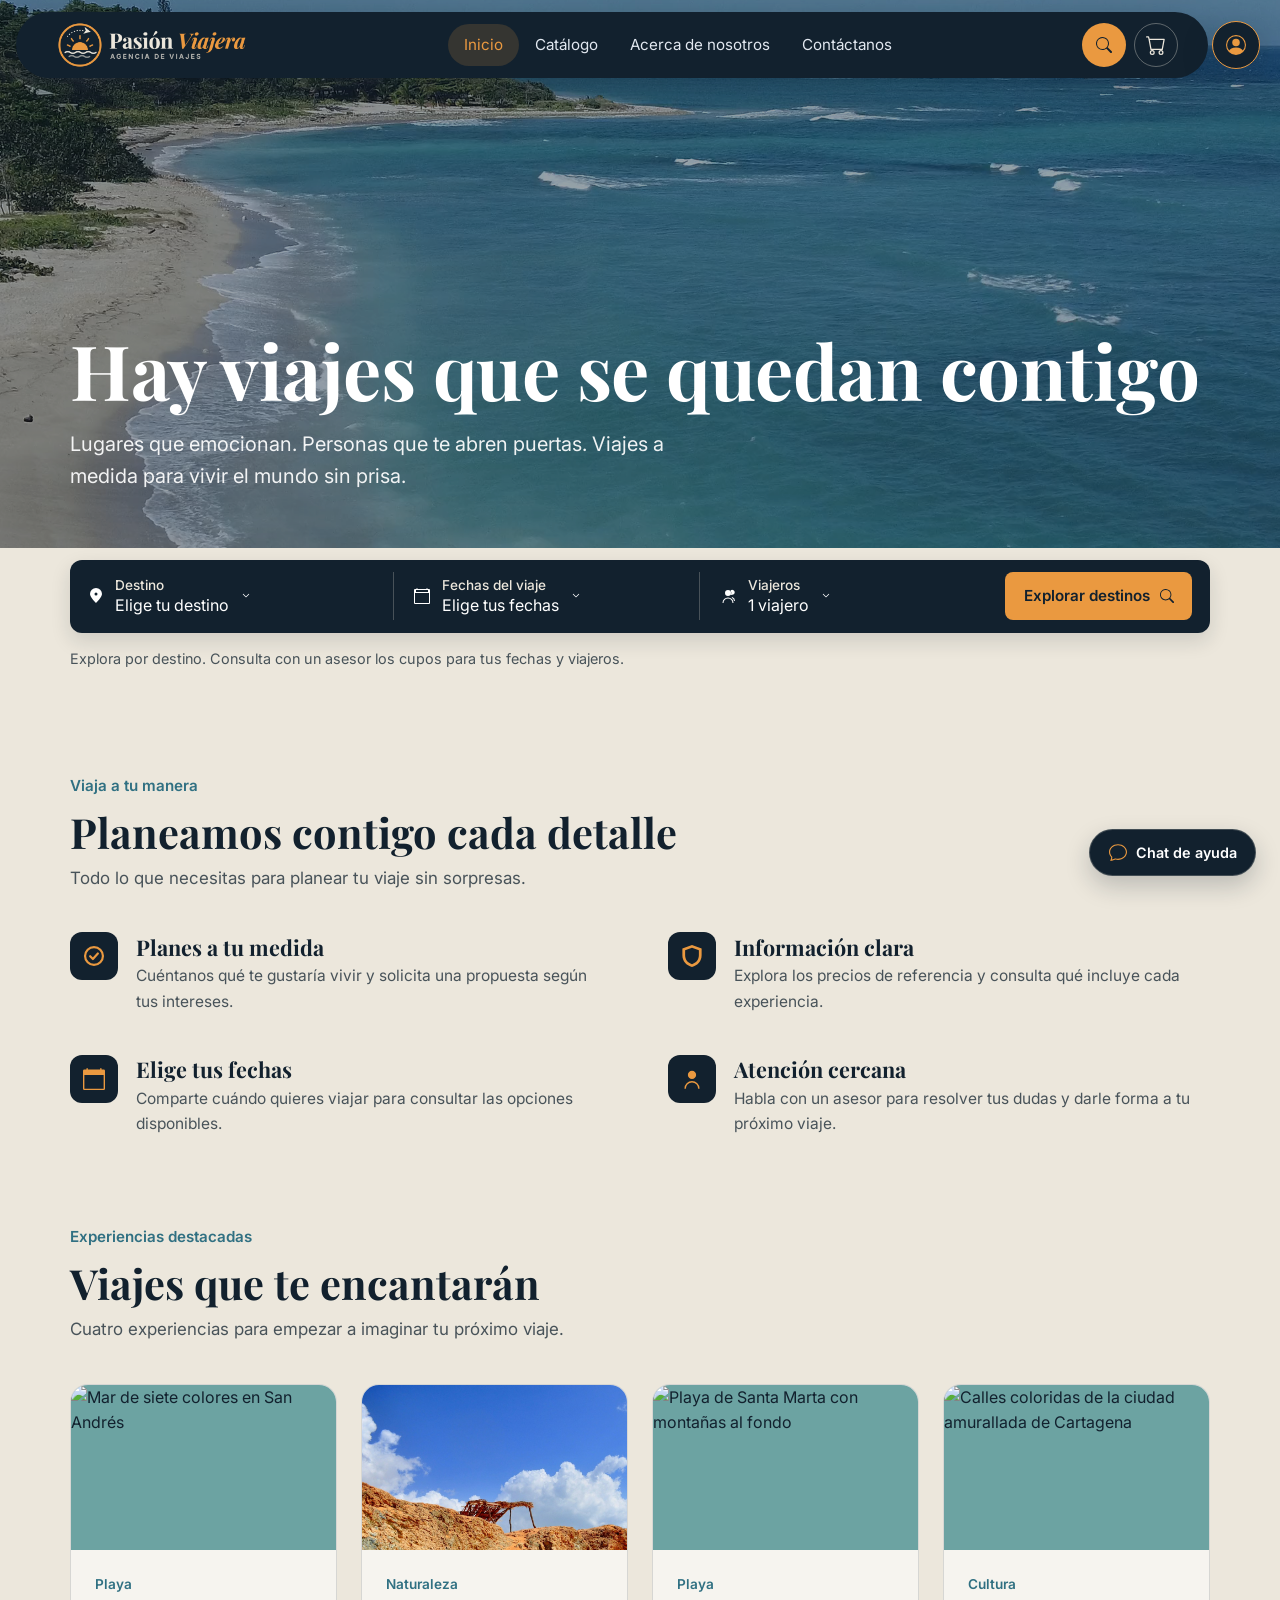
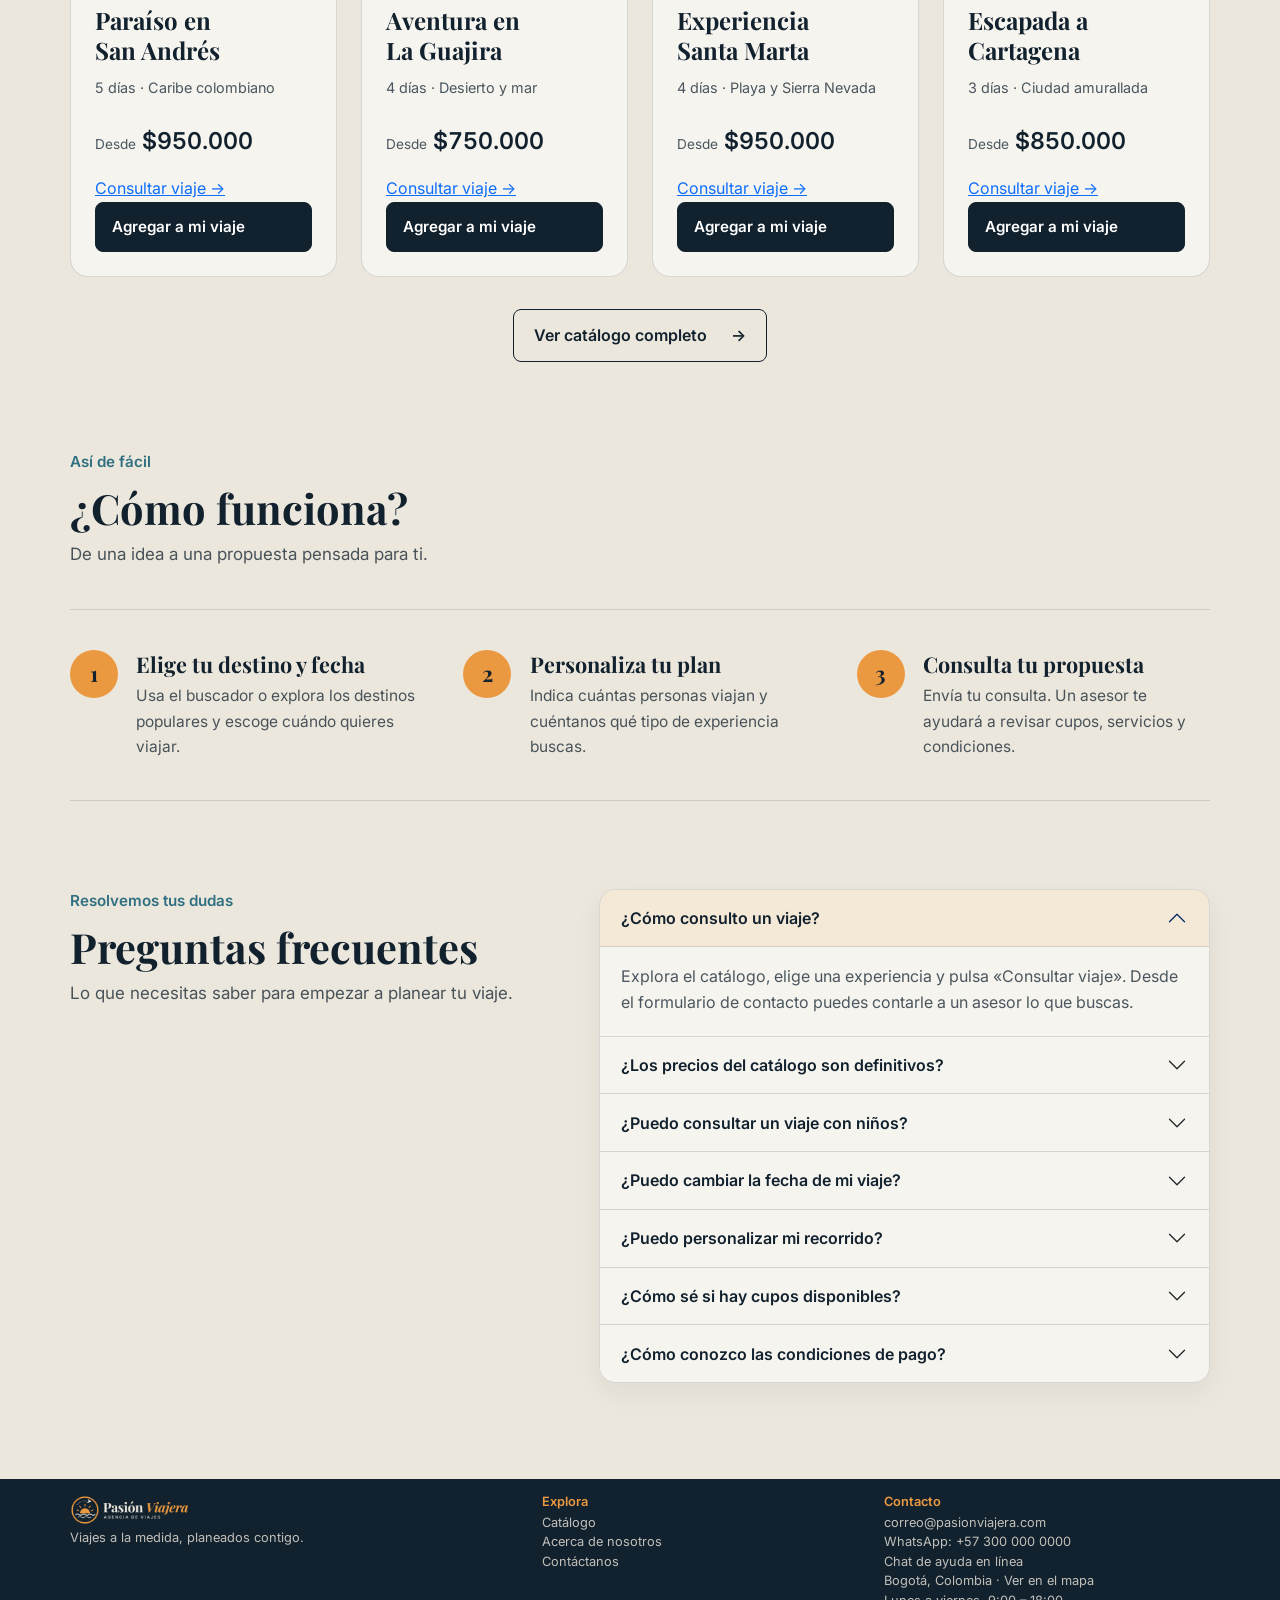
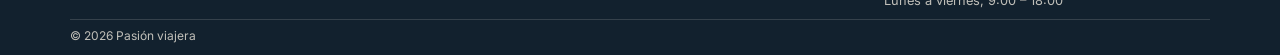
==== commit 74824f8a: "arreglos" ====
--- a/index.html
+++ b/index.html
@@ -25,48 +25,70 @@
 
 
 <body>
-    <!-- ==================== HEADER / NAVEGACIÓN ==================== -->
     <header class="custom-header sticky-top">
-        <nav class="navbar navbar-expand-xl navbar-dark p-0" aria-label="Principal">
-            <div class="envoltura">
-                <a class="navbar-brand custom-brand me-xl-4" href="index.html"><img src="Img/logo.png"
-                        alt="Pasión Viajera, agencia de viajes" class="logo-marca" width="200" height="50"></a>
-
-                <button class="navbar-toggler custom-toggler" type="button" data-bs-toggle="collapse"
-                    data-bs-target="#menuPrincipal" aria-controls="menuPrincipal" aria-expanded="false"
-                    aria-label="Abrir menú de navegación">Menú</button>
-
-                <div class="collapse navbar-collapse" id="menuPrincipal">
-                    <ul class="navbar-nav mx-auto">
-                        <li class="nav-item"><a class="nav-link" href="index.html" aria-current="page">Inicio</a></li>
-                        <li class="nav-item"><a class="nav-link" href="HTML/servicios.html">Catálogo</a></li>
-                        <li class="nav-item"><a class="nav-link" href="HTML/acerca_de_nosotros.html">Acerca de
-                                nosotros</a></li>
-                        <li class="nav-item"><a class="nav-link" href="HTML/contactenos.html">Contáctanos</a></li>
-                    </ul>
-
-                    <a href="HTML/servicios.html" class="btn-explorar">
-                        <span>Explorar viajes</span>
-                        <svg xmlns="http://www.w3.org/2000/svg" width="16" height="16" viewBox="0 0 24 24" fill="none" stroke="currentColor" stroke-width="2" stroke-linecap="round" stroke-linejoin="round" aria-hidden="true"><path d="m21 21-4.34-4.34" /><circle cx="11" cy="11" r="8" /></svg>
-                    </a>
-                </div>
-
-                <!-- Acceso al resumen sin salir de esta página. -->
-                <button class="boton-viaje" type="button" data-bs-toggle="offcanvas" data-bs-target="#panelViaje"
-                    aria-controls="panelViaje" aria-label="Abrir mi viaje">
-                    <svg xmlns="http://www.w3.org/2000/svg" width="20" height="20" viewBox="0 0 24 24" fill="none" stroke="currentColor" stroke-width="2" stroke-linecap="round" stroke-linejoin="round" aria-hidden="true"><path d="M6 20a2 2 0 0 1-2-2V8a2 2 0 0 1 2-2h12a2 2 0 0 1 2 2v10a2 2 0 0 1-2 2" /><path d="M8 18V4a2 2 0 0 1 2-2h4a2 2 0 0 1 2 2v14" /><path d="M10 20h4" /><circle cx="16" cy="20" r="2" /><circle cx="8" cy="20" r="2" /></svg>
-                    <span class="boton-viaje-texto">Mi viaje</span>
-                    <span class="boton-viaje-contador" id="contadorViaje" hidden>0</span>
-                </button>
+        <nav class="navbar navbar-expand-lg navbar-dark p-0" aria-label="Principal">
+            <div class="envoltura d-flex flex-wrap align-items-center">
+
+
+
+                <div class="envoltura d-flex flex-wrap align-items-center">
+                    <img class="avion-navbar" src="Img/5731625.png" alt="" aria-hidden="true">
+
+
+                    <a class="navbar-brand custom-brand my-auto me-auto me-lg-4" href="index.html"><img
+                            src="Img/logo.png" alt="Pasión Viajera, agencia de viajes" class="logo-marca" width="200"
+                            height="50"></a>
+
+                    <button class="navbar-toggler custom-toggler" type="button" data-bs-toggle="collapse"
+                        data-bs-target="#menuPrincipal" aria-controls="menuPrincipal"
+                        aria-expanded="false">Menú</button>
+
+                    <div class="collapse navbar-collapse" id="menuPrincipal">
+                        <ul class="navbar-nav mx-auto">
+                            <li class="nav-item"><a class="nav-link" href="index.html" aria-current="page">Inicio</a>
+                            </li>
+                            <li class="nav-item"><a class="nav-link" href="HTML/servicios.html">Catálogo</a></li>
+                            <li class="nav-item"><a class="nav-link" href="HTML/acerca_de_nosotros.html">Acerca de
+                                    nosotros</a></li>
+                            <li class="nav-item"><a class="nav-link" href="HTML/contactenos.html">Contáctanos</a></li>
+                        </ul>
+
+                        <a href="HTML/servicios.html" class="btn-explorar">
+                            <span>Planes</span>
+                            <svg xmlns="http://www.w3.org/2000/svg" width="16" height="16" fill="currentColor"
+                                viewBox="0 0 16 16" aria-hidden="true">
+                                <path
+                                    d="M11.742 10.344a6.5 6.5 0 1 0-1.397 1.398h-.001c.03.04.062.078.098.115l3.85 3.85a1 1 0 0 0 1.415-1.414l-3.85-3.85a1.007 1.007 0 0 0-.115-.1zM12 6.5a5.5 5.5 0 1 1-11 0 5.5 5.5 0 0 1 11 0z" />
+                            </svg>
+                        </a>
+                    </div>
+                    <!-- Acceso al resumen sin salir de esta página. -->
+                    <button class="boton-viaje" type="button" data-bs-toggle="offcanvas" data-bs-target="#panelViaje"
+                        aria-controls="panelViaje" aria-label="Abrir mi viaje">
+                        <svg xmlns="http://www.w3.org/2000/svg" width="20" height="20" fill="currentColor"
+                            viewBox="0 0 16 16" aria-hidden="true">
+                            <path
+                                d="M0 1.5A.5.5 0 0 1 .5 1H2a.5.5 0 0 1 .485.379L2.89 3H14.5a.5.5 0 0 1 .491.592l-1.5 8A.5.5 0 0 1 13 12H4a.5.5 0 0 1-.491-.408L2.01 3.607 1.61 2H.5a.5.5 0 0 1-.5-.5M3.102 4l1.313 7h8.17l1.313-7zM5 12a2 2 0 1 0 0 4 2 2 0 0 0 0-4m7 0a2 2 0 1 0 0 4 2 2 0 0 0 0-4m-7 1a1 1 0 1 1 0 2 1 1 0 0 1 0-2m7 0a1 1 0 1 1 0 2 1 1 0 0 1 0-2" />
+                        </svg>
+                        <span class="boton-viaje-texto"></span>
+                        <span class="boton-viaje-contador" id="contadorViaje" hidden>0</span>
+                    </button>
+                </div>
 
                 <!-- Sesión: esquina derecha -->
                 <a class="btn-sesion" href="HTML/login_registro.html">
-                    <svg xmlns="http://www.w3.org/2000/svg" width="20" height="20" viewBox="0 0 24 24" fill="none" stroke="currentColor" stroke-width="2" stroke-linecap="round" stroke-linejoin="round" aria-hidden="true"><circle cx="12" cy="8" r="5" /><path d="M20 21a8 8 0 0 0-16 0" /></svg>
+                    <svg xmlns="http://www.w3.org/2000/svg" width="20" height="20" fill="currentColor"
+                        viewBox="0 0 16 16" aria-hidden="true">
+                        <path d="M11 6a3 3 0 1 1-6 0 3 3 0 0 1 6 0" />
+                        <path fill-rule="evenodd"
+                            d="M0 8a8 8 0 1 1 16 0A8 8 0 0 1 0 8m8-7a7 7 0 0 0-5.468 11.37C3.242 11.226 4.805 10 8 10s4.757 1.225 5.468 2.37A7 7 0 0 0 8 1" />
+                    </svg>
                     <span class="btn-sesion-texto">Iniciar sesión</span>
                 </a>
             </div>
         </nav>
     </header>
+
 
     <div class="envoltura">
         <p class="carrito-aviso" id="avisoCarrito" data-aviso-carrito role="status" hidden></p>
@@ -184,10 +206,10 @@
                             </span>
                             <span class="filtroCatalogo-controles">
                                 <button class="filtroCatalogo-control" type="button" data-contador="adultos"
-                                    data-cambio="-1" aria-label="Quitar un adulto"><i data-lucide="minus">−</i></button>
+                                    data-cambio="-1" aria-label="Quitar un adulto">−</button>
                                 <output id="adultosCantidad" aria-live="polite">1</output>
                                 <button class="filtroCatalogo-control" type="button" data-contador="adultos"
-                                    data-cambio="1" aria-label="Agregar un adulto"><i data-lucide="plus">+</i></button>
+                                    data-cambio="1" aria-label="Agregar un adulto">+</button>
                             </span>
                         </div>
                         <div class="filtroCatalogo-contador">
@@ -197,10 +219,10 @@
                             </span>
                             <span class="filtroCatalogo-controles">
                                 <button class="filtroCatalogo-control" type="button" data-contador="ninos"
-                                    data-cambio="-1" aria-label="Quitar un niño"><i data-lucide="minus">−</i></button>
+                                    data-cambio="-1" aria-label="Quitar un niño">−</button>
                                 <output id="ninosCantidad" aria-live="polite">0</output>
                                 <button class="filtroCatalogo-control" type="button" data-contador="ninos"
-                                    data-cambio="1" aria-label="Agregar un niño"><i data-lucide="plus">+</i></button>
+                                    data-cambio="1" aria-label="Agregar un niño">+</button>
                             </span>
                         </div>
                         <p class="filtroCatalogo-aviso" id="viajerosAviso" role="alert" hidden>Has alcanzado el máximo
@@ -303,9 +325,12 @@
                             <h3>Paraíso en San Andrés</h3>
                             <p class="destino-detalle">5 días · Caribe colombiano</p>
                             <p class="destino-precio"><small>Desde</small> $950.000</p>
+                            <a href="HTML/contactenos.html" class="btn-destino">Consultar viaje <span
+                                    aria-hidden="true">→</span></a>
+
                             <button type="button" class="btn-agregar" data-id="san-andres"
                                 data-nombre="Paraíso en San Andrés" data-precio="950000" data-dias="5">
-                                Agregar a mi viaje <i data-lucide="plus"></i>
+                                Agregar a mi viaje <span aria-hidden="true">+</span>
                             </button>
 
                         </div>
@@ -320,9 +345,11 @@
                             <h3>Aventura en La Guajira</h3>
                             <p class="destino-detalle">4 días · Desierto y mar</p>
                             <p class="destino-precio"><small>Desde</small> $750.000</p>
+                            <a href="HTML/contactenos.html" class="btn-destino">Consultar viaje <span
+                                    aria-hidden="true">→</span></a>
                             <button type="button" class="btn-agregar" data-id="la-guajira"
                                 data-nombre="Aventura en La Guajira" data-precio="750000" data-dias="4">
-                                Agregar a mi viaje <i data-lucide="plus"></i>
+                                Agregar a mi viaje <span aria-hidden="true">+</span>
                             </button>
 
                         </div>
@@ -337,9 +364,11 @@
                             <h3>Experiencia Santa Marta</h3>
                             <p class="destino-detalle">4 días · Playa y Sierra Nevada</p>
                             <p class="destino-precio"><small>Desde</small> $950.000</p>
+                            <a href="HTML/contactenos.html" class="btn-destino">Consultar viaje <span
+                                    aria-hidden="true">→</span></a>
                             <button type="button" class="btn-agregar" data-id="santa-marta"
                                 data-nombre="Experiencia Santa Marta" data-precio="950000" data-dias="4">
-                                Agregar a mi viaje <i data-lucide="plus"></i>
+                                Agregar a mi viaje <span aria-hidden="true">+</span>
                             </button>
 
                         </div>
@@ -355,16 +384,19 @@
                             <h3>Escapada a Cartagena</h3>
                             <p class="destino-detalle">3 días · Ciudad amurallada</p>
                             <p class="destino-precio"><small>Desde</small> $850.000</p>
+                            <a href="HTML/contactenos.html" class="btn-destino">Consultar viaje <span
+                                    aria-hidden="true">→</span></a>
                             <button type="button" class="btn-agregar" data-id="cartagena"
                                 data-nombre="Escapada a Cartagena" data-precio="850000" data-dias="3">
-                                Agregar a mi viaje <i data-lucide="plus"></i>
+                                Agregar a mi viaje <span aria-hidden="true">+</span>
                             </button>
 
                         </div>
                     </article>
                 </div>
                 <div class="destinos-acciones">
-                    <a href="HTML/servicios.html" class="enlace-catalogo">Ver catálogo completo <i data-lucide="arrow-right"></i></a>
+                    <a href="HTML/servicios.html" class="enlace-catalogo">Ver catálogo completo <span
+                            aria-hidden="true">→</span></a>
                 </div>
             </div>
         </section>
@@ -422,10 +454,9 @@
                             </button>
                         </h3>
                         <div id="faq1" class="accordion-collapse collapse show" data-bs-parent="#faq">
-                            <div class="accordion-body">Explora el catálogo y pulsa «Agregar a mi viaje» en la
-                                experiencia que te guste. En Mi viaje eliges personas y fechas, y en «Ver mi reserva»
-                                encuentras «Consultar esta reserva», que te lleva al formulario para contarle a un
-                                asesor lo que buscas.</div>
+                            <div class="accordion-body">Explora el catálogo, elige una experiencia y pulsa «Consultar
+                                viaje».
+                                Desde el formulario de contacto puedes contarle a un asesor lo que buscas.</div>
                         </div>
                     </div>
 
@@ -519,7 +550,8 @@
                 <h2 id="tituloPanelViaje">Resumen de tu viaje</h2>
                 <p id="panelResumen">0 destinos · 0 viajeros</p>
             </div>
-            <button type="button" class="panel-viaje-cerrar" data-bs-dismiss="offcanvas" aria-label="Cerrar resumen del viaje"><i data-lucide="x">&times;</i></button>
+            <button type="button" class="panel-viaje-cerrar" data-bs-dismiss="offcanvas"
+                aria-label="Cerrar resumen del viaje">&times;</button>
         </div>
 
         <div class="panel-viaje-cuerpo">
@@ -533,7 +565,8 @@
                 </svg>
                 <h3>Tu próximo viaje te espera.</h3>
                 <p>Explora nuestros destinos y agrega los que te gustaría conocer.</p>
-                <a href="HTML/servicios.html" class="boton-principal">Explorar destinos <i data-lucide="arrow-right"></i></a>
+                <a href="HTML/servicios.html" class="boton-principal">Explorar destinos <span
+                        aria-hidden="true">→</span></a>
             </div>
 
             <ul class="viaje-lista" id="listaViaje"></ul>
@@ -547,7 +580,7 @@
                 </div>
             </dl>
             <p class="viaje-nota">Precio y disponibilidad sujetos a confirmación.</p>
-            <a href="HTML/reservas.html" class="viaje-continuar">Ver mi reserva <i data-lucide="arrow-right"></i></a>
+            <a href="HTML/reservas.html" class="viaje-continuar">Ver mi reserva <span aria-hidden="true">→</span></a>
             <button type="button" class="viaje-vaciar" id="vaciarViaje">Vaciar mi viaje</button>
         </div>
     </aside>
@@ -598,7 +631,6 @@
     </a>
 
     <script src="https://cdn.jsdelivr.net/npm/bootstrap@5.3.2/dist/js/bootstrap.bundle.min.js"></script>
-    <script src="https://unpkg.com/lucide@1.70.0/dist/umd/lucide.min.js"></script>
     <script src="JS/inicio.js" defer></script>
     <script src="JS/carrito.js" defer></script>
     <script src="JS/sesion.js" defer></script>
--- a/CSS/base.css
+++ b/CSS/base.css
@@ -26,22 +26,6 @@
     overflow-x: clip;
 }
 
-/* Evita que el encabezado cambie de posición entre páginas con y sin scroll. */
-html {
-    scrollbar-gutter: stable;
-}
-
-/* !important anula la compensación en línea de Bootstrap:
-   la barra de desplazamiento sigue visible y su espacio ya está reservado. */
-body,
-.custom-header {
-    padding-right: 0 !important;
-}
-
-.custom-header {
-    margin-right: 0 !important;
-}
-
 body {
     background-color: var(--beige);
     color: var(--azul-oscuro);
@@ -76,31 +60,50 @@
     padding-right: 1.25rem;
 }
 
-/* HEADER / BARRA DE NAVEGACIÓN SUPERIOR: fija arriba durante toda la navegación */
+/* ============================================================
+   HEADER FLOTANTE
+   Barra en forma de píldora, separada del borde de la pantalla.
+   Las variables de abajo controlan la posición de cada pieza.
+   ============================================================ */
 .custom-header {
+    --barra-separacion: 12px;     /* espacio entre la barra y los bordes */
+    --barra-ancho: 1180px;        /* ancho máximo de la barra */
+    --sesion-arriba: 21px;        /* botón de sesión: distancia al borde superior */
+    --sesion-derecha: 1.25rem;    /* botón de sesión: distancia al borde derecho */
+    --sesion-tamano: 48px;
+    --boton-tamano: 44px;         /* lupa y carrito */
+    --boton-separacion: 0.5rem;   /* espacio entre la lupa y el carrito */
+
     position: sticky;
     top: 0;
     z-index: 1030;
+    background: transparent;
+    /* Los espacios vacíos alrededor de la barra no bloquean clics */
+    pointer-events: none;
+}
+
+.custom-header .navbar {
+    min-height: 0;
+    pointer-events: none;
+}
+
+/* La barra (píldora) es el contenedor interno */
+.custom-header .navbar > .envoltura {
+    position: relative;
+    pointer-events: auto;
+    width: min(var(--barra-ancho), calc(100% - 2rem));
+    max-width: none;
+    margin: var(--barra-separacion) auto;
+    padding: 0.4rem 0.6rem 0.4rem 1.25rem;
+    border-radius: 999px;
     background-color: var(--azul-oscuro);
-    box-shadow: 0 2px 14px rgba(0, 0, 0, 0.18);
-}
-
-.custom-header .navbar {
-    min-height: 68px;
-}
-
-.custom-header .envoltura {
+    box-shadow: 0 10px 30px rgba(18, 33, 46, 0.28);
+}
+
+.custom-brand {
     display: flex;
     align-items: center;
-}
-
-.custom-brand {
-    display: flex;
-    flex-shrink: 0;
-    align-items: center;
-    min-width: 0;
-    margin-right: 0;
-    padding: 0.5rem 0;
+    padding: 0.15rem 0;
 }
 
 /* Logo (Img/logo.png): emblema + nombre de la agencia */
@@ -110,26 +113,27 @@
     height: 48px;
 }
 
+/* Enlaces del menú */
 .custom-header .nav-link {
     color: #e2e8f0 !important;
     font-size: 0.95rem;
-    padding: 1.4rem 0.75rem 1.2rem !important;
-    border-bottom: 3px solid transparent;
-    transition: color 0.2s ease;
+    padding: 0.55rem 1rem !important;
+    border-radius: 999px;
+    transition: color 0.2s ease, background-color 0.2s ease;
 }
 
 .custom-header .nav-link:hover {
     color: var(--naranja) !important;
+    background-color: rgba(236, 231, 220, 0.08);
 }
 
 /* Página actual: el enlace lleva aria-current="page" */
 .custom-header .nav-link[aria-current="page"] {
     color: var(--naranja) !important;
-    border-bottom-color: var(--naranja);
+    background-color: rgba(234, 153, 64, 0.16);
 }
 
 .custom-toggler {
-    min-height: 44px;
     border: 1px solid rgba(236, 231, 220, 0.3) !important;
     color: var(--beige);
     font-size: 0.9rem;
@@ -141,77 +145,24 @@
     box-shadow: none;
 }
 
-@media (min-width: 1200px) {
+/* Menú recogido: la barra deja de ser píldora total */
+@media (max-width: 991.98px) {
+    .custom-header .navbar > .envoltura {
+        border-radius: 28px;
+    }
+
     .custom-header .navbar-collapse {
-        white-space: nowrap;
-    }
-
-    .custom-header .boton-viaje {
-        flex-shrink: 0;
-    }
-}
-
-@media (min-width: 1200px) and (max-width: 1599.98px) {
-    .custom-header .nav-link {
-        padding-inline: 0.5rem !important;
-    }
-}
-
-@media (max-width: 1199.98px) {
-    .custom-header .envoltura {
-        display: grid;
-        grid-template-columns: minmax(0, 1fr) repeat(3, max-content);
-        grid-template-rows: minmax(68px, auto) auto;
-        grid-template-areas:
-            "marca sesion viaje menu"
-            "panel panel panel panel";
-        column-gap: 0.6rem;
-    }
-
-    .custom-header .custom-brand {
-        grid-area: marca;
-        justify-self: start;
-    }
-
-    .custom-header .logo-marca {
-        height: auto;
-        max-width: 100%;
-        max-height: 48px;
-    }
-
-    .custom-header .btn-sesion {
-        grid-area: sesion;
-        margin-left: 0;
-    }
-
-    .custom-header .navbar-toggler {
-        grid-area: menu;
-    }
-
-    .custom-header .navbar-collapse {
-        grid-area: panel;
         padding-bottom: 1rem;
     }
 
     .custom-header .nav-link {
         padding: 0.75rem 0.25rem !important;
+        border-radius: 0;
         border-bottom: 1px solid rgba(236, 231, 220, 0.12);
     }
 
-    .custom-header .nav-link[aria-current="page"] {
-        border-bottom-color: rgba(236, 231, 220, 0.12);
-        font-weight: 600;
-    }
-
     .custom-header .btn-explorar {
-        margin-top: 1rem;
-        width: 100%;
-    }
-}
-
-@media (max-width: 400px) {
-    .custom-header .logo-marca {
-        max-height: 40px;
+        margin-top: 0.75rem;
     }
 }
 
@@ -238,10 +189,166 @@
     background-color: var(--naranja-hover);
 }
 
-/* PORTADA de cada página: misma altura en todas, título abajo a la izquierda */
+/* Explorar viajes: solo la lupa (el texto queda para lectores de pantalla) */
+.custom-header .btn-explorar {
+    flex: 0 0 auto;
+    width: var(--boton-tamano);
+    height: var(--boton-tamano);
+    padding: 0;
+    border-radius: 50%;
+}
+
+.custom-header .btn-explorar span {
+    position: absolute;
+    width: 1px;
+    height: 1px;
+    overflow: hidden;
+    clip: rect(0 0 0 0);
+}
+
+/* Mi viaje: solo el carrito, con el número como insignia */
+.custom-header .boton-viaje {
+    position: relative;
+    justify-content: center;
+    width: var(--boton-tamano);
+    height: var(--boton-tamano);
+    min-height: 0;
+    margin-left: var(--boton-separacion);
+    padding: 0;
+    border-radius: 50%;
+}
+
+.custom-header .boton-viaje-texto {
+    display: none;
+}
+
+.custom-header .boton-viaje-contador {
+    position: absolute;
+    top: -5px;
+    right: -5px;
+    min-width: 20px;
+    height: 20px;
+    border: 2px solid var(--azul-oscuro);
+    font-size: 0.7rem;
+}
+
+/* Iniciar sesión: fuera de la barra, fijo en la esquina superior derecha */
+.custom-header .btn-sesion {
+    position: fixed;
+    top: var(--sesion-arriba);
+    right: var(--sesion-derecha);
+    z-index: 2;
+    display: grid;
+    place-items: center;
+    width: var(--sesion-tamano);
+    height: var(--sesion-tamano);
+    margin: 0;
+    padding: 0;
+    pointer-events: auto;
+    border: 1px solid var(--naranja);
+    border-radius: 50%;
+    background-color: var(--azul-oscuro);
+    color: var(--naranja);
+    box-shadow: 0 10px 30px rgba(18, 33, 46, 0.28);
+    text-decoration: none;
+    transition: background-color 0.2s ease, color 0.2s ease;
+}
+
+.custom-header .btn-sesion:hover,
+.custom-header .btn-sesion:focus-visible,
+.custom-header .btn-sesion[aria-current="page"] {
+    background-color: var(--naranja);
+    color: var(--azul-oscuro);
+}
+
+/* Con sesión iniciada (clase que agrega JS/sesion.js) */
+.custom-header .btn-sesion.con-sesion {
+    background-color: var(--naranja);
+    color: var(--azul-oscuro);
+}
+
+.custom-header .btn-sesion.con-sesion:hover,
+.custom-header .btn-sesion.con-sesion:focus-visible {
+    background-color: var(--naranja-hover);
+}
+
+/* El texto queda oculto a la vista pero disponible para lectores de pantalla */
+.btn-sesion-texto {
+    position: absolute;
+    width: 1px;
+    height: 1px;
+    overflow: hidden;
+    clip: rect(0 0 0 0);
+    white-space: nowrap;
+}
+
+/* Laptops: la barra deja libre la esquina para el botón de sesión */
+@media (max-width: 1347.98px) {
+    .custom-header .navbar > .envoltura {
+        width: calc(100% - 5.5rem);
+        margin: var(--barra-separacion) 4.5rem var(--barra-separacion) 1rem;
+    }
+}
+
+/* Celular */
+@media (max-width: 575.98px) {
+    .custom-header {
+        --sesion-arriba: 16px;
+        --sesion-derecha: 0.75rem;
+        --sesion-tamano: 42px;
+    }
+
+    .custom-header .navbar > .envoltura {
+        width: calc(100% - 4.75rem);
+        margin: 10px 3.75rem 10px 0.75rem;
+        padding: 0.3rem 0.5rem 0.3rem 0.9rem;
+    }
+
+    .logo-marca {
+        height: 40px;
+    }
+}
+
+/* Avión que recorre la barra de izquierda a derecha cada 10 segundos */
+.avion-navbar {
+    position: absolute;
+    top: 1px;
+    left: 2%;
+    z-index: 3;
+    width: 50px;
+    height: auto;
+    pointer-events: none;
+    opacity: 0;
+    animation: avion-navbar 10s linear infinite;
+}
+
+@keyframes avion-navbar {
+    0% {
+        left: 2%;
+        opacity: 0;
+    }
+    5% {
+        opacity: 1;
+    }
+    50% {
+        opacity: 1;
+    }
+    58% {
+        left: calc(100% - 34px);
+        opacity: 0;
+    }
+    100% {
+        left: calc(100% - 34px);
+        opacity: 0;
+    }
+}
+
+/* PORTADA de cada página: misma altura en todas, título abajo a la izquierda.
+   El margen negativo la sube por detrás de la barra flotante. */
 .hero-section {
     position: relative;
     min-height: min(62vh, 560px);
+    margin-top: -100px;
     display: grid;
     align-items: end;
     color: var(--blanco);
@@ -319,7 +426,7 @@
     }
 }
 
-/* PIE DE PÁGINA (muy compacto) */
+/* PIE DE PÁGINA (compacto) */
 .footer-azul {
     background-color: var(--azul-oscuro);
     color: rgba(236, 231, 220, 0.8);
@@ -385,23 +492,6 @@
     .footer-columnas {
         grid-template-columns: 1fr;
         gap: 0.6rem;
-    }
-}
-
-/* Íconos de Lucide: toman el tamaño y el color del texto que acompañan */
-svg.lucide {
-    width: 1.1em;
-    height: 1.1em;
-    flex-shrink: 0;
-    vertical-align: -0.2em;
-}
-
-@media (prefers-reduced-motion: reduce) {
-    *,
-    *::before,
-    *::after {
-        transition: none !important;
-        animation: none !important;
     }
 }
 
@@ -442,7 +532,6 @@
     color: var(--azul-oscuro);
 }
 
-
 @media (max-width: 576px) {
     .boton-chat-ayuda {
         right: 1rem;
@@ -452,81 +541,39 @@
     }
 }
 
-/* Botón de sesión del header */
-.btn-sesion {
-    position: relative;
-    display: inline-flex;
-    align-items: center;
-    gap: 0.5rem;
-    min-height: 44px;
-    margin-left: 0.6rem;
-    padding: 0.4rem 0.7rem;
-    border: 1px solid var(--naranja);
-    border-radius: 8px;
-    color: var(--naranja);
-    font-size: 0.9rem;
-    font-weight: 600;
-    text-decoration: none;
-    transition: background-color 0.2s ease, color 0.2s ease;
-}
-
-.btn-sesion svg {
-    flex-shrink: 0;
-}
-
-.btn-sesion:hover,
-.btn-sesion:focus-visible {
-    border-color: var(--naranja-hover);
-    color: var(--naranja-hover);
-}
-
-.btn-sesion[aria-current="page"]::after {
-    position: absolute;
-    inset-inline: 0.55rem;
-    bottom: 4px;
-    height: 2px;
-    background-color: var(--naranja);
-    content: "";
-}
-
-/* Pantallas medianas y pequeñas: solo el ícono, junto a "Mi viaje" */
-.btn-sesion-texto {
-    position: absolute;
-    width: 1px;
-    height: 1px;
-    overflow: hidden;
-    clip: rect(0 0 0 0);
-}
-
-/* La sesión aprovecha el margen exterior de la envoltura en pantallas anchas. */
-@media (min-width: 1600px) {
-    .btn-sesion-texto {
+/* Si la persona prefiere menos movimiento: sin transiciones ni animaciones
+   (esto también detiene el avión, que queda invisible) */
+@media (prefers-reduced-motion: reduce) {
+    *,
+    *::before,
+    *::after {
+        transition: none !important;
+        animation: none !important;
+    }
+}
+
+/* Sesión iniciada */
+@media (min-width: 1200px) {
+    .custom-header {
+        --sesion-reserva: 19.5rem; /* espacio que la barra deja libre a la derecha */
+    }
+
+    .custom-header .btn-sesion.con-sesion {
+        display: inline-flex;
+        align-items: center;
+        gap: 0.5rem;
+        width: auto;
+        padding: 0 1.1rem;
+        border-radius: 999px;
+    }
+
+    .custom-header .btn-sesion.con-sesion .btn-sesion-texto {
         position: static;
         width: auto;
         height: auto;
+        overflow: visible;
         clip: auto;
-        white-space: nowrap;
-        text-overflow: ellipsis;
-    }
-
-    .btn-sesion {
-        position: absolute;
-        top: 50%;
-        right: 1.5rem;
-        max-width: calc((100% - 1180px) / 2 - 1.5rem);
-        margin-left: 0;
-        padding: 0.4rem 0.9rem;
-        transform: translateY(-50%);
-    }
-}
-
-/* Botón de sesión cuando el usuario ya ingresó */
-.btn-sesion.con-sesion {
-    background-color: var(--naranja);
-    color: var(--azul-oscuro);
-}
-
-.btn-sesion.con-sesion:hover,
-.btn-sesion.con-sesion:focus-visible {
-    background-color: var(--naranja-hover);
+        font-size: 0.9rem;
+        font-weight: 600;
+    }
 }
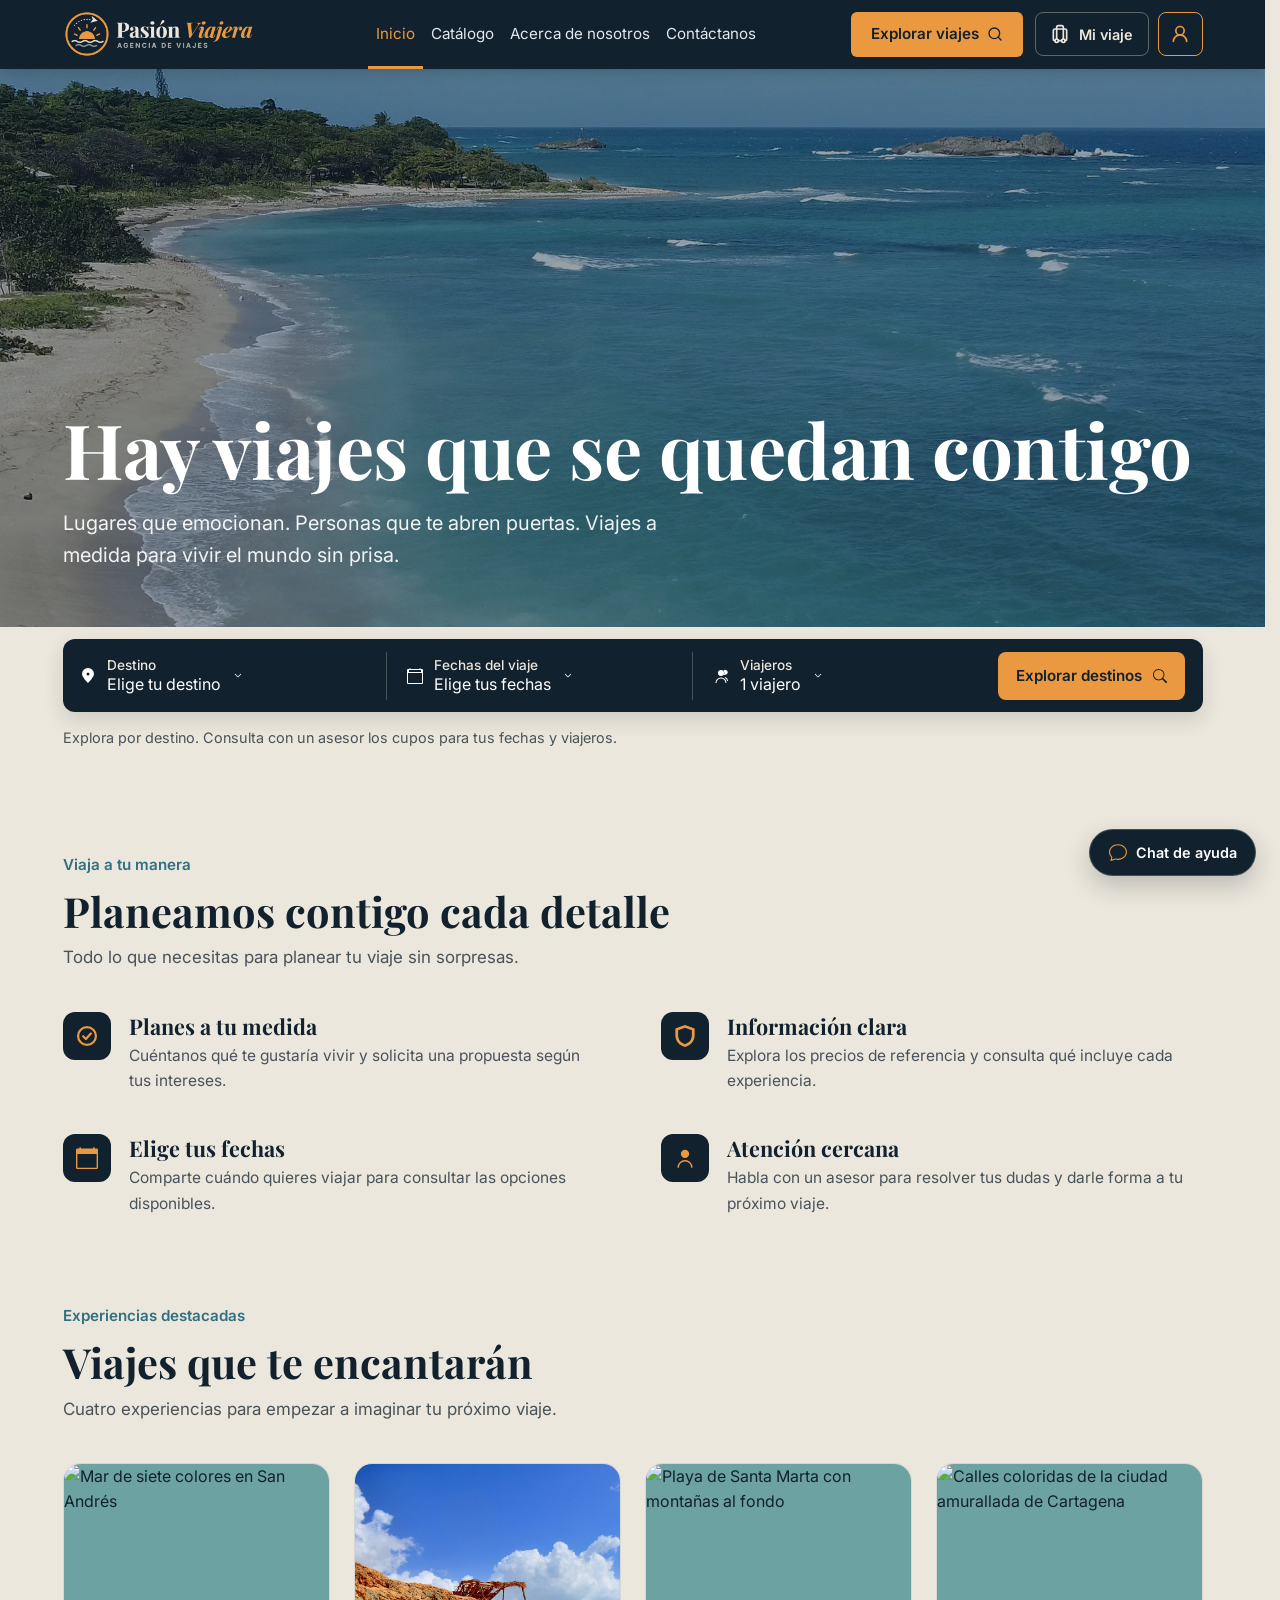
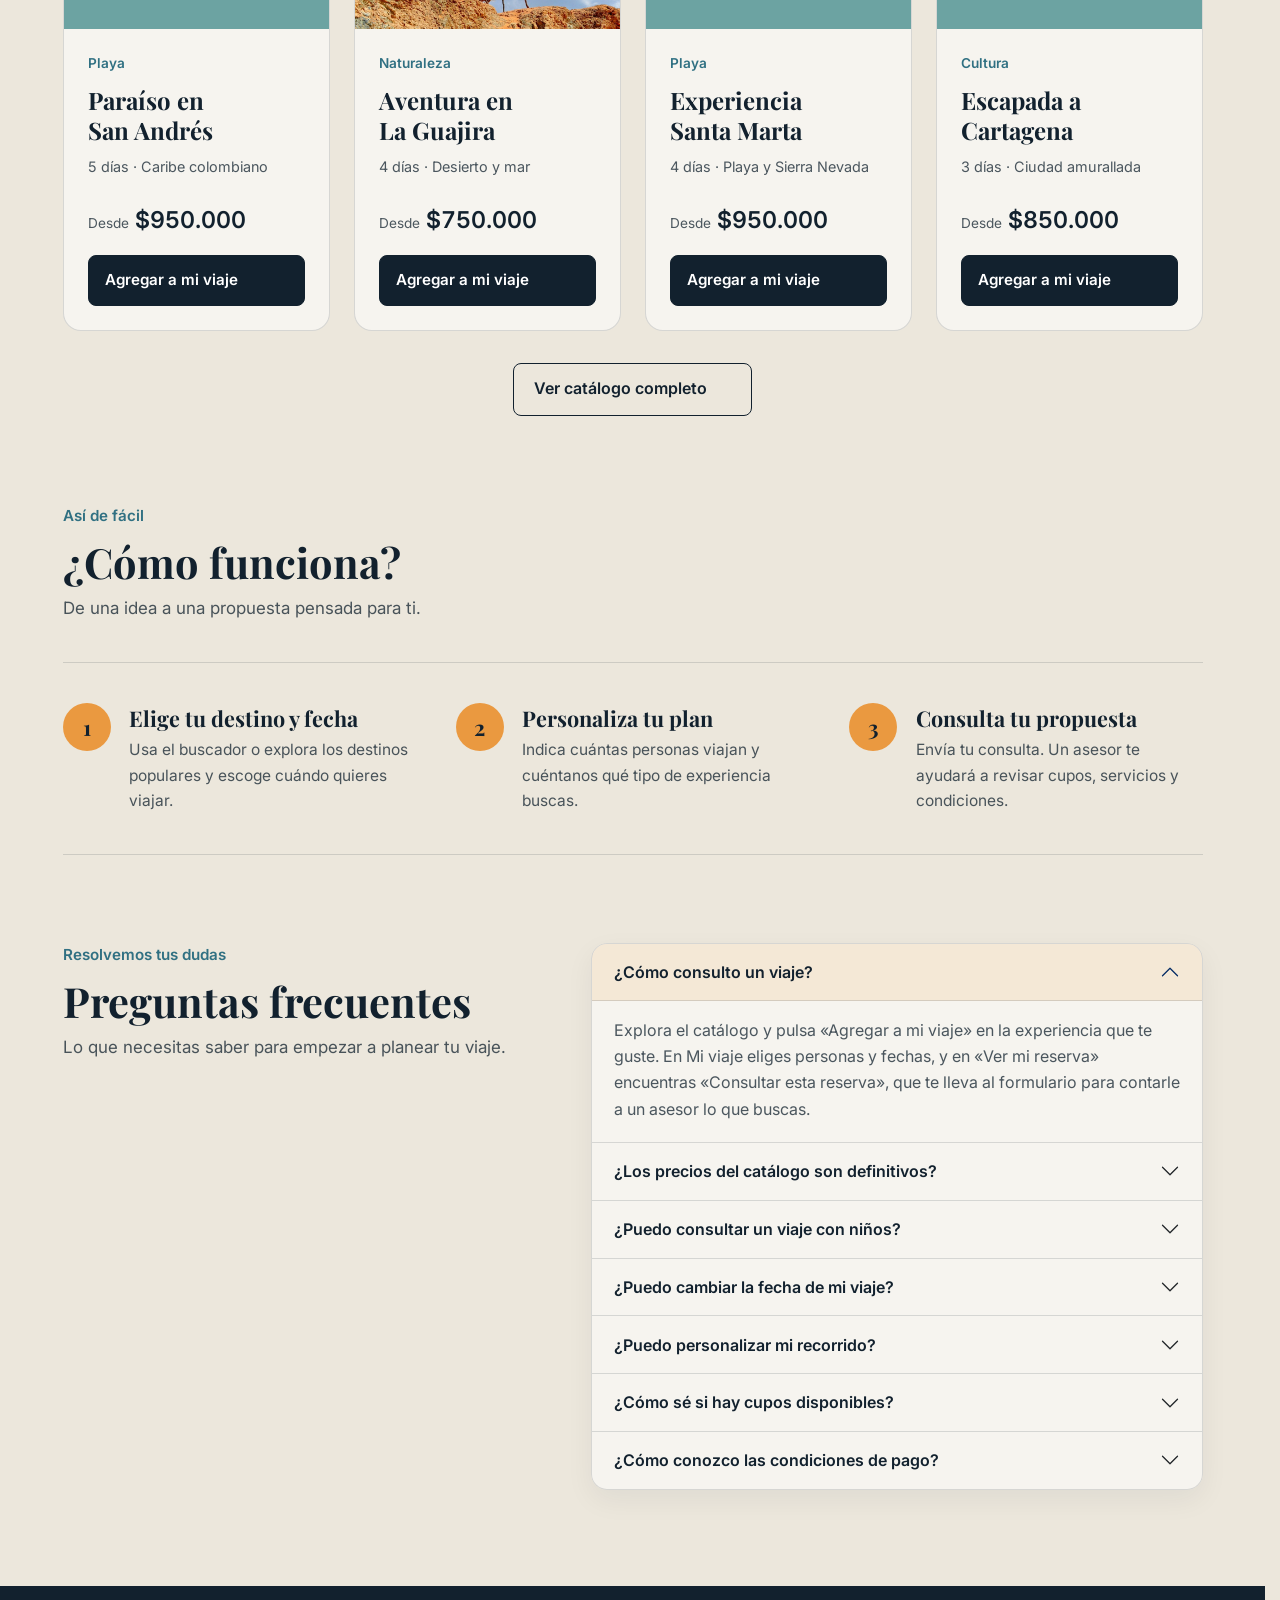
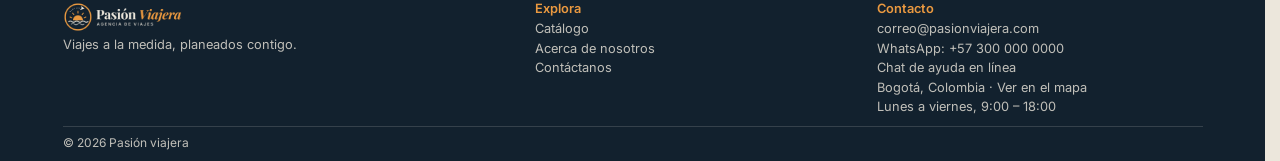
==== commit d8ec4ea1: "Agregar el avión animado al header El avión de #48 cruza el header cada 10 s en las siete páginas. S" ====
--- a/index.html
+++ b/index.html
@@ -25,70 +25,49 @@
 
 
 <body>
+    <!-- ==================== HEADER / NAVEGACIÓN ==================== -->
     <header class="custom-header sticky-top">
-        <nav class="navbar navbar-expand-lg navbar-dark p-0" aria-label="Principal">
-            <div class="envoltura d-flex flex-wrap align-items-center">
-
-
-
-                <div class="envoltura d-flex flex-wrap align-items-center">
-                    <img class="avion-navbar" src="Img/5731625.png" alt="" aria-hidden="true">
-
-
-                    <a class="navbar-brand custom-brand my-auto me-auto me-lg-4" href="index.html"><img
-                            src="Img/logo.png" alt="Pasión Viajera, agencia de viajes" class="logo-marca" width="200"
-                            height="50"></a>
-
-                    <button class="navbar-toggler custom-toggler" type="button" data-bs-toggle="collapse"
-                        data-bs-target="#menuPrincipal" aria-controls="menuPrincipal"
-                        aria-expanded="false">Menú</button>
-
-                    <div class="collapse navbar-collapse" id="menuPrincipal">
-                        <ul class="navbar-nav mx-auto">
-                            <li class="nav-item"><a class="nav-link" href="index.html" aria-current="page">Inicio</a>
-                            </li>
-                            <li class="nav-item"><a class="nav-link" href="HTML/servicios.html">Catálogo</a></li>
-                            <li class="nav-item"><a class="nav-link" href="HTML/acerca_de_nosotros.html">Acerca de
-                                    nosotros</a></li>
-                            <li class="nav-item"><a class="nav-link" href="HTML/contactenos.html">Contáctanos</a></li>
-                        </ul>
-
-                        <a href="HTML/servicios.html" class="btn-explorar">
-                            <span>Planes</span>
-                            <svg xmlns="http://www.w3.org/2000/svg" width="16" height="16" fill="currentColor"
-                                viewBox="0 0 16 16" aria-hidden="true">
-                                <path
-                                    d="M11.742 10.344a6.5 6.5 0 1 0-1.397 1.398h-.001c.03.04.062.078.098.115l3.85 3.85a1 1 0 0 0 1.415-1.414l-3.85-3.85a1.007 1.007 0 0 0-.115-.1zM12 6.5a5.5 5.5 0 1 1-11 0 5.5 5.5 0 0 1 11 0z" />
-                            </svg>
-                        </a>
-                    </div>
-                    <!-- Acceso al resumen sin salir de esta página. -->
-                    <button class="boton-viaje" type="button" data-bs-toggle="offcanvas" data-bs-target="#panelViaje"
-                        aria-controls="panelViaje" aria-label="Abrir mi viaje">
-                        <svg xmlns="http://www.w3.org/2000/svg" width="20" height="20" fill="currentColor"
-                            viewBox="0 0 16 16" aria-hidden="true">
-                            <path
-                                d="M0 1.5A.5.5 0 0 1 .5 1H2a.5.5 0 0 1 .485.379L2.89 3H14.5a.5.5 0 0 1 .491.592l-1.5 8A.5.5 0 0 1 13 12H4a.5.5 0 0 1-.491-.408L2.01 3.607 1.61 2H.5a.5.5 0 0 1-.5-.5M3.102 4l1.313 7h8.17l1.313-7zM5 12a2 2 0 1 0 0 4 2 2 0 0 0 0-4m7 0a2 2 0 1 0 0 4 2 2 0 0 0 0-4m-7 1a1 1 0 1 1 0 2 1 1 0 0 1 0-2m7 0a1 1 0 1 1 0 2 1 1 0 0 1 0-2" />
-                        </svg>
-                        <span class="boton-viaje-texto"></span>
-                        <span class="boton-viaje-contador" id="contadorViaje" hidden>0</span>
-                    </button>
-                </div>
+        <nav class="navbar navbar-expand-xl navbar-dark p-0" aria-label="Principal">
+            <div class="envoltura">
+                <img class="avion-navbar" src="Img/5731625.png" alt="" aria-hidden="true" width="50" height="50">
+                <a class="navbar-brand custom-brand me-xl-4" href="index.html"><img src="Img/logo.png"
+                        alt="Pasión Viajera, agencia de viajes" class="logo-marca" width="200" height="50"></a>
+
+                <button class="navbar-toggler custom-toggler" type="button" data-bs-toggle="collapse"
+                    data-bs-target="#menuPrincipal" aria-controls="menuPrincipal" aria-expanded="false"
+                    aria-label="Abrir menú de navegación">Menú</button>
+
+                <div class="collapse navbar-collapse" id="menuPrincipal">
+                    <ul class="navbar-nav mx-auto">
+                        <li class="nav-item"><a class="nav-link" href="index.html" aria-current="page">Inicio</a></li>
+                        <li class="nav-item"><a class="nav-link" href="HTML/servicios.html">Catálogo</a></li>
+                        <li class="nav-item"><a class="nav-link" href="HTML/acerca_de_nosotros.html">Acerca de
+                                nosotros</a></li>
+                        <li class="nav-item"><a class="nav-link" href="HTML/contactenos.html">Contáctanos</a></li>
+                    </ul>
+
+                    <a href="HTML/servicios.html" class="btn-explorar">
+                        <span>Explorar viajes</span>
+                        <svg xmlns="http://www.w3.org/2000/svg" width="16" height="16" viewBox="0 0 24 24" fill="none" stroke="currentColor" stroke-width="2" stroke-linecap="round" stroke-linejoin="round" aria-hidden="true"><path d="m21 21-4.34-4.34" /><circle cx="11" cy="11" r="8" /></svg>
+                    </a>
+                </div>
+
+                <!-- Acceso al resumen sin salir de esta página. -->
+                <button class="boton-viaje" type="button" data-bs-toggle="offcanvas" data-bs-target="#panelViaje"
+                    aria-controls="panelViaje" aria-label="Abrir mi viaje">
+                    <svg xmlns="http://www.w3.org/2000/svg" width="20" height="20" viewBox="0 0 24 24" fill="none" stroke="currentColor" stroke-width="2" stroke-linecap="round" stroke-linejoin="round" aria-hidden="true"><path d="M6 20a2 2 0 0 1-2-2V8a2 2 0 0 1 2-2h12a2 2 0 0 1 2 2v10a2 2 0 0 1-2 2" /><path d="M8 18V4a2 2 0 0 1 2-2h4a2 2 0 0 1 2 2v14" /><path d="M10 20h4" /><circle cx="16" cy="20" r="2" /><circle cx="8" cy="20" r="2" /></svg>
+                    <span class="boton-viaje-texto">Mi viaje</span>
+                    <span class="boton-viaje-contador" id="contadorViaje" hidden>0</span>
+                </button>
 
                 <!-- Sesión: esquina derecha -->
                 <a class="btn-sesion" href="HTML/login_registro.html">
-                    <svg xmlns="http://www.w3.org/2000/svg" width="20" height="20" fill="currentColor"
-                        viewBox="0 0 16 16" aria-hidden="true">
-                        <path d="M11 6a3 3 0 1 1-6 0 3 3 0 0 1 6 0" />
-                        <path fill-rule="evenodd"
-                            d="M0 8a8 8 0 1 1 16 0A8 8 0 0 1 0 8m8-7a7 7 0 0 0-5.468 11.37C3.242 11.226 4.805 10 8 10s4.757 1.225 5.468 2.37A7 7 0 0 0 8 1" />
-                    </svg>
+                    <svg xmlns="http://www.w3.org/2000/svg" width="20" height="20" viewBox="0 0 24 24" fill="none" stroke="currentColor" stroke-width="2" stroke-linecap="round" stroke-linejoin="round" aria-hidden="true"><circle cx="12" cy="8" r="5" /><path d="M20 21a8 8 0 0 0-16 0" /></svg>
                     <span class="btn-sesion-texto">Iniciar sesión</span>
                 </a>
             </div>
         </nav>
     </header>
-
 
     <div class="envoltura">
         <p class="carrito-aviso" id="avisoCarrito" data-aviso-carrito role="status" hidden></p>
@@ -206,10 +185,10 @@
                             </span>
                             <span class="filtroCatalogo-controles">
                                 <button class="filtroCatalogo-control" type="button" data-contador="adultos"
-                                    data-cambio="-1" aria-label="Quitar un adulto">−</button>
+                                    data-cambio="-1" aria-label="Quitar un adulto"><i data-lucide="minus">−</i></button>
                                 <output id="adultosCantidad" aria-live="polite">1</output>
                                 <button class="filtroCatalogo-control" type="button" data-contador="adultos"
-                                    data-cambio="1" aria-label="Agregar un adulto">+</button>
+                                    data-cambio="1" aria-label="Agregar un adulto"><i data-lucide="plus">+</i></button>
                             </span>
                         </div>
                         <div class="filtroCatalogo-contador">
@@ -219,10 +198,10 @@
                             </span>
                             <span class="filtroCatalogo-controles">
                                 <button class="filtroCatalogo-control" type="button" data-contador="ninos"
-                                    data-cambio="-1" aria-label="Quitar un niño">−</button>
+                                    data-cambio="-1" aria-label="Quitar un niño"><i data-lucide="minus">−</i></button>
                                 <output id="ninosCantidad" aria-live="polite">0</output>
                                 <button class="filtroCatalogo-control" type="button" data-contador="ninos"
-                                    data-cambio="1" aria-label="Agregar un niño">+</button>
+                                    data-cambio="1" aria-label="Agregar un niño"><i data-lucide="plus">+</i></button>
                             </span>
                         </div>
                         <p class="filtroCatalogo-aviso" id="viajerosAviso" role="alert" hidden>Has alcanzado el máximo
@@ -325,12 +304,9 @@
                             <h3>Paraíso en San Andrés</h3>
                             <p class="destino-detalle">5 días · Caribe colombiano</p>
                             <p class="destino-precio"><small>Desde</small> $950.000</p>
-                            <a href="HTML/contactenos.html" class="btn-destino">Consultar viaje <span
-                                    aria-hidden="true">→</span></a>
-
                             <button type="button" class="btn-agregar" data-id="san-andres"
                                 data-nombre="Paraíso en San Andrés" data-precio="950000" data-dias="5">
-                                Agregar a mi viaje <span aria-hidden="true">+</span>
+                                Agregar a mi viaje <i data-lucide="plus"></i>
                             </button>
 
                         </div>
@@ -345,11 +321,9 @@
                             <h3>Aventura en La Guajira</h3>
                             <p class="destino-detalle">4 días · Desierto y mar</p>
                             <p class="destino-precio"><small>Desde</small> $750.000</p>
-                            <a href="HTML/contactenos.html" class="btn-destino">Consultar viaje <span
-                                    aria-hidden="true">→</span></a>
                             <button type="button" class="btn-agregar" data-id="la-guajira"
                                 data-nombre="Aventura en La Guajira" data-precio="750000" data-dias="4">
-                                Agregar a mi viaje <span aria-hidden="true">+</span>
+                                Agregar a mi viaje <i data-lucide="plus"></i>
                             </button>
 
                         </div>
@@ -364,11 +338,9 @@
                             <h3>Experiencia Santa Marta</h3>
                             <p class="destino-detalle">4 días · Playa y Sierra Nevada</p>
                             <p class="destino-precio"><small>Desde</small> $950.000</p>
-                            <a href="HTML/contactenos.html" class="btn-destino">Consultar viaje <span
-                                    aria-hidden="true">→</span></a>
                             <button type="button" class="btn-agregar" data-id="santa-marta"
                                 data-nombre="Experiencia Santa Marta" data-precio="950000" data-dias="4">
-                                Agregar a mi viaje <span aria-hidden="true">+</span>
+                                Agregar a mi viaje <i data-lucide="plus"></i>
                             </button>
 
                         </div>
@@ -384,19 +356,16 @@
                             <h3>Escapada a Cartagena</h3>
                             <p class="destino-detalle">3 días · Ciudad amurallada</p>
                             <p class="destino-precio"><small>Desde</small> $850.000</p>
-                            <a href="HTML/contactenos.html" class="btn-destino">Consultar viaje <span
-                                    aria-hidden="true">→</span></a>
                             <button type="button" class="btn-agregar" data-id="cartagena"
                                 data-nombre="Escapada a Cartagena" data-precio="850000" data-dias="3">
-                                Agregar a mi viaje <span aria-hidden="true">+</span>
+                                Agregar a mi viaje <i data-lucide="plus"></i>
                             </button>
 
                         </div>
                     </article>
                 </div>
                 <div class="destinos-acciones">
-                    <a href="HTML/servicios.html" class="enlace-catalogo">Ver catálogo completo <span
-                            aria-hidden="true">→</span></a>
+                    <a href="HTML/servicios.html" class="enlace-catalogo">Ver catálogo completo <i data-lucide="arrow-right"></i></a>
                 </div>
             </div>
         </section>
@@ -454,9 +423,10 @@
                             </button>
                         </h3>
                         <div id="faq1" class="accordion-collapse collapse show" data-bs-parent="#faq">
-                            <div class="accordion-body">Explora el catálogo, elige una experiencia y pulsa «Consultar
-                                viaje».
-                                Desde el formulario de contacto puedes contarle a un asesor lo que buscas.</div>
+                            <div class="accordion-body">Explora el catálogo y pulsa «Agregar a mi viaje» en la
+                                experiencia que te guste. En Mi viaje eliges personas y fechas, y en «Ver mi reserva»
+                                encuentras «Consultar esta reserva», que te lleva al formulario para contarle a un
+                                asesor lo que buscas.</div>
                         </div>
                     </div>
 
@@ -550,8 +520,7 @@
                 <h2 id="tituloPanelViaje">Resumen de tu viaje</h2>
                 <p id="panelResumen">0 destinos · 0 viajeros</p>
             </div>
-            <button type="button" class="panel-viaje-cerrar" data-bs-dismiss="offcanvas"
-                aria-label="Cerrar resumen del viaje">&times;</button>
+            <button type="button" class="panel-viaje-cerrar" data-bs-dismiss="offcanvas" aria-label="Cerrar resumen del viaje"><i data-lucide="x">&times;</i></button>
         </div>
 
         <div class="panel-viaje-cuerpo">
@@ -565,8 +534,7 @@
                 </svg>
                 <h3>Tu próximo viaje te espera.</h3>
                 <p>Explora nuestros destinos y agrega los que te gustaría conocer.</p>
-                <a href="HTML/servicios.html" class="boton-principal">Explorar destinos <span
-                        aria-hidden="true">→</span></a>
+                <a href="HTML/servicios.html" class="boton-principal">Explorar destinos <i data-lucide="arrow-right"></i></a>
             </div>
 
             <ul class="viaje-lista" id="listaViaje"></ul>
@@ -580,7 +548,7 @@
                 </div>
             </dl>
             <p class="viaje-nota">Precio y disponibilidad sujetos a confirmación.</p>
-            <a href="HTML/reservas.html" class="viaje-continuar">Ver mi reserva <span aria-hidden="true">→</span></a>
+            <a href="HTML/reservas.html" class="viaje-continuar">Ver mi reserva <i data-lucide="arrow-right"></i></a>
             <button type="button" class="viaje-vaciar" id="vaciarViaje">Vaciar mi viaje</button>
         </div>
     </aside>
@@ -631,6 +599,7 @@
     </a>
 
     <script src="https://cdn.jsdelivr.net/npm/bootstrap@5.3.2/dist/js/bootstrap.bundle.min.js"></script>
+    <script src="https://unpkg.com/lucide@1.70.0/dist/umd/lucide.min.js"></script>
     <script src="JS/inicio.js" defer></script>
     <script src="JS/carrito.js" defer></script>
     <script src="JS/sesion.js" defer></script>
--- a/CSS/base.css
+++ b/CSS/base.css
@@ -26,6 +26,22 @@
     overflow-x: clip;
 }
 
+/* Evita que el encabezado cambie de posición entre páginas con y sin scroll. */
+html {
+    scrollbar-gutter: stable;
+}
+
+/* !important anula la compensación en línea de Bootstrap:
+   la barra de desplazamiento sigue visible y su espacio ya está reservado. */
+body,
+.custom-header {
+    padding-right: 0 !important;
+}
+
+.custom-header {
+    margin-right: 0 !important;
+}
+
 body {
     background-color: var(--beige);
     color: var(--azul-oscuro);
@@ -60,50 +76,70 @@
     padding-right: 1.25rem;
 }
 
-/* ============================================================
-   HEADER FLOTANTE
-   Barra en forma de píldora, separada del borde de la pantalla.
-   Las variables de abajo controlan la posición de cada pieza.
-   ============================================================ */
+/* HEADER / BARRA DE NAVEGACIÓN SUPERIOR: fija arriba durante toda la navegación */
 .custom-header {
-    --barra-separacion: 12px;     /* espacio entre la barra y los bordes */
-    --barra-ancho: 1180px;        /* ancho máximo de la barra */
-    --sesion-arriba: 21px;        /* botón de sesión: distancia al borde superior */
-    --sesion-derecha: 1.25rem;    /* botón de sesión: distancia al borde derecho */
-    --sesion-tamano: 48px;
-    --boton-tamano: 44px;         /* lupa y carrito */
-    --boton-separacion: 0.5rem;   /* espacio entre la lupa y el carrito */
-
     position: sticky;
     top: 0;
     z-index: 1030;
-    background: transparent;
-    /* Los espacios vacíos alrededor de la barra no bloquean clics */
+    background-color: var(--azul-oscuro);
+    box-shadow: 0 2px 14px rgba(0, 0, 0, 0.18);
+}
+
+.custom-header .navbar {
+    min-height: 68px;
+}
+
+.custom-header .envoltura {
+    display: flex;
+    align-items: center;
+}
+
+/* Avión decorativo: cruza el header cada 10 s. Se ubica respecto al header (sticky),
+   no a .envoltura, porque desde 1600 px el botón de sesión también usa el header como referencia. */
+.avion-navbar {
+    position: absolute;
+    top: 1px;
+    left: 2%;
+    z-index: 3;
+    width: 50px;
+    height: auto;
     pointer-events: none;
-}
-
-.custom-header .navbar {
-    min-height: 0;
-    pointer-events: none;
-}
-
-/* La barra (píldora) es el contenedor interno */
-.custom-header .navbar > .envoltura {
-    position: relative;
-    pointer-events: auto;
-    width: min(var(--barra-ancho), calc(100% - 2rem));
-    max-width: none;
-    margin: var(--barra-separacion) auto;
-    padding: 0.4rem 0.6rem 0.4rem 1.25rem;
-    border-radius: 999px;
-    background-color: var(--azul-oscuro);
-    box-shadow: 0 10px 30px rgba(18, 33, 46, 0.28);
+    opacity: 0;
+    animation: avion-navbar 10s linear infinite;
+}
+
+@keyframes avion-navbar {
+    0% {
+        left: 2%;
+        opacity: 0;
+    }
+
+    5% {
+        opacity: 1;
+    }
+
+    50% {
+        opacity: 1;
+    }
+
+    58% {
+        left: calc(100% - 34px);
+        opacity: 0;
+    }
+
+    100% {
+        left: calc(100% - 34px);
+        opacity: 0;
+    }
 }
 
 .custom-brand {
     display: flex;
+    flex-shrink: 0;
     align-items: center;
-    padding: 0.15rem 0;
+    min-width: 0;
+    margin-right: 0;
+    padding: 0.5rem 0;
 }
 
 /* Logo (Img/logo.png): emblema + nombre de la agencia */
@@ -113,27 +149,26 @@
     height: 48px;
 }
 
-/* Enlaces del menú */
 .custom-header .nav-link {
     color: #e2e8f0 !important;
     font-size: 0.95rem;
-    padding: 0.55rem 1rem !important;
-    border-radius: 999px;
-    transition: color 0.2s ease, background-color 0.2s ease;
+    padding: 1.4rem 0.75rem 1.2rem !important;
+    border-bottom: 3px solid transparent;
+    transition: color 0.2s ease;
 }
 
 .custom-header .nav-link:hover {
     color: var(--naranja) !important;
-    background-color: rgba(236, 231, 220, 0.08);
 }
 
 /* Página actual: el enlace lleva aria-current="page" */
 .custom-header .nav-link[aria-current="page"] {
     color: var(--naranja) !important;
-    background-color: rgba(234, 153, 64, 0.16);
+    border-bottom-color: var(--naranja);
 }
 
 .custom-toggler {
+    min-height: 44px;
     border: 1px solid rgba(236, 231, 220, 0.3) !important;
     color: var(--beige);
     font-size: 0.9rem;
@@ -145,24 +180,77 @@
     box-shadow: none;
 }
 
-/* Menú recogido: la barra deja de ser píldora total */
-@media (max-width: 991.98px) {
-    .custom-header .navbar > .envoltura {
-        border-radius: 28px;
-    }
-
+@media (min-width: 1200px) {
     .custom-header .navbar-collapse {
+        white-space: nowrap;
+    }
+
+    .custom-header .boton-viaje {
+        flex-shrink: 0;
+    }
+}
+
+@media (min-width: 1200px) and (max-width: 1599.98px) {
+    .custom-header .nav-link {
+        padding-inline: 0.5rem !important;
+    }
+}
+
+@media (max-width: 1199.98px) {
+    .custom-header .envoltura {
+        display: grid;
+        grid-template-columns: minmax(0, 1fr) repeat(3, max-content);
+        grid-template-rows: minmax(68px, auto) auto;
+        grid-template-areas:
+            "marca sesion viaje menu"
+            "panel panel panel panel";
+        column-gap: 0.6rem;
+    }
+
+    .custom-header .custom-brand {
+        grid-area: marca;
+        justify-self: start;
+    }
+
+    .custom-header .logo-marca {
+        height: auto;
+        max-width: 100%;
+        max-height: 48px;
+    }
+
+    .custom-header .btn-sesion {
+        grid-area: sesion;
+        margin-left: 0;
+    }
+
+    .custom-header .navbar-toggler {
+        grid-area: menu;
+    }
+
+    .custom-header .navbar-collapse {
+        grid-area: panel;
         padding-bottom: 1rem;
     }
 
     .custom-header .nav-link {
         padding: 0.75rem 0.25rem !important;
-        border-radius: 0;
         border-bottom: 1px solid rgba(236, 231, 220, 0.12);
     }
 
+    .custom-header .nav-link[aria-current="page"] {
+        border-bottom-color: rgba(236, 231, 220, 0.12);
+        font-weight: 600;
+    }
+
     .custom-header .btn-explorar {
-        margin-top: 0.75rem;
+        margin-top: 1rem;
+        width: 100%;
+    }
+}
+
+@media (max-width: 400px) {
+    .custom-header .logo-marca {
+        max-height: 40px;
     }
 }
 
@@ -189,166 +277,10 @@
     background-color: var(--naranja-hover);
 }
 
-/* Explorar viajes: solo la lupa (el texto queda para lectores de pantalla) */
-.custom-header .btn-explorar {
-    flex: 0 0 auto;
-    width: var(--boton-tamano);
-    height: var(--boton-tamano);
-    padding: 0;
-    border-radius: 50%;
-}
-
-.custom-header .btn-explorar span {
-    position: absolute;
-    width: 1px;
-    height: 1px;
-    overflow: hidden;
-    clip: rect(0 0 0 0);
-}
-
-/* Mi viaje: solo el carrito, con el número como insignia */
-.custom-header .boton-viaje {
-    position: relative;
-    justify-content: center;
-    width: var(--boton-tamano);
-    height: var(--boton-tamano);
-    min-height: 0;
-    margin-left: var(--boton-separacion);
-    padding: 0;
-    border-radius: 50%;
-}
-
-.custom-header .boton-viaje-texto {
-    display: none;
-}
-
-.custom-header .boton-viaje-contador {
-    position: absolute;
-    top: -5px;
-    right: -5px;
-    min-width: 20px;
-    height: 20px;
-    border: 2px solid var(--azul-oscuro);
-    font-size: 0.7rem;
-}
-
-/* Iniciar sesión: fuera de la barra, fijo en la esquina superior derecha */
-.custom-header .btn-sesion {
-    position: fixed;
-    top: var(--sesion-arriba);
-    right: var(--sesion-derecha);
-    z-index: 2;
-    display: grid;
-    place-items: center;
-    width: var(--sesion-tamano);
-    height: var(--sesion-tamano);
-    margin: 0;
-    padding: 0;
-    pointer-events: auto;
-    border: 1px solid var(--naranja);
-    border-radius: 50%;
-    background-color: var(--azul-oscuro);
-    color: var(--naranja);
-    box-shadow: 0 10px 30px rgba(18, 33, 46, 0.28);
-    text-decoration: none;
-    transition: background-color 0.2s ease, color 0.2s ease;
-}
-
-.custom-header .btn-sesion:hover,
-.custom-header .btn-sesion:focus-visible,
-.custom-header .btn-sesion[aria-current="page"] {
-    background-color: var(--naranja);
-    color: var(--azul-oscuro);
-}
-
-/* Con sesión iniciada (clase que agrega JS/sesion.js) */
-.custom-header .btn-sesion.con-sesion {
-    background-color: var(--naranja);
-    color: var(--azul-oscuro);
-}
-
-.custom-header .btn-sesion.con-sesion:hover,
-.custom-header .btn-sesion.con-sesion:focus-visible {
-    background-color: var(--naranja-hover);
-}
-
-/* El texto queda oculto a la vista pero disponible para lectores de pantalla */
-.btn-sesion-texto {
-    position: absolute;
-    width: 1px;
-    height: 1px;
-    overflow: hidden;
-    clip: rect(0 0 0 0);
-    white-space: nowrap;
-}
-
-/* Laptops: la barra deja libre la esquina para el botón de sesión */
-@media (max-width: 1347.98px) {
-    .custom-header .navbar > .envoltura {
-        width: calc(100% - 5.5rem);
-        margin: var(--barra-separacion) 4.5rem var(--barra-separacion) 1rem;
-    }
-}
-
-/* Celular */
-@media (max-width: 575.98px) {
-    .custom-header {
-        --sesion-arriba: 16px;
-        --sesion-derecha: 0.75rem;
-        --sesion-tamano: 42px;
-    }
-
-    .custom-header .navbar > .envoltura {
-        width: calc(100% - 4.75rem);
-        margin: 10px 3.75rem 10px 0.75rem;
-        padding: 0.3rem 0.5rem 0.3rem 0.9rem;
-    }
-
-    .logo-marca {
-        height: 40px;
-    }
-}
-
-/* Avión que recorre la barra de izquierda a derecha cada 10 segundos */
-.avion-navbar {
-    position: absolute;
-    top: 1px;
-    left: 2%;
-    z-index: 3;
-    width: 50px;
-    height: auto;
-    pointer-events: none;
-    opacity: 0;
-    animation: avion-navbar 10s linear infinite;
-}
-
-@keyframes avion-navbar {
-    0% {
-        left: 2%;
-        opacity: 0;
-    }
-    5% {
-        opacity: 1;
-    }
-    50% {
-        opacity: 1;
-    }
-    58% {
-        left: calc(100% - 34px);
-        opacity: 0;
-    }
-    100% {
-        left: calc(100% - 34px);
-        opacity: 0;
-    }
-}
-
-/* PORTADA de cada página: misma altura en todas, título abajo a la izquierda.
-   El margen negativo la sube por detrás de la barra flotante. */
+/* PORTADA de cada página: misma altura en todas, título abajo a la izquierda */
 .hero-section {
     position: relative;
     min-height: min(62vh, 560px);
-    margin-top: -100px;
     display: grid;
     align-items: end;
     color: var(--blanco);
@@ -426,7 +358,7 @@
     }
 }
 
-/* PIE DE PÁGINA (compacto) */
+/* PIE DE PÁGINA (muy compacto) */
 .footer-azul {
     background-color: var(--azul-oscuro);
     color: rgba(236, 231, 220, 0.8);
@@ -492,6 +424,23 @@
     .footer-columnas {
         grid-template-columns: 1fr;
         gap: 0.6rem;
+    }
+}
+
+/* Íconos de Lucide: toman el tamaño y el color del texto que acompañan */
+svg.lucide {
+    width: 1.1em;
+    height: 1.1em;
+    flex-shrink: 0;
+    vertical-align: -0.2em;
+}
+
+@media (prefers-reduced-motion: reduce) {
+    *,
+    *::before,
+    *::after {
+        transition: none !important;
+        animation: none !important;
     }
 }
 
@@ -532,6 +481,7 @@
     color: var(--azul-oscuro);
 }
 
+
 @media (max-width: 576px) {
     .boton-chat-ayuda {
         right: 1rem;
@@ -541,39 +491,81 @@
     }
 }
 
-/* Si la persona prefiere menos movimiento: sin transiciones ni animaciones
-   (esto también detiene el avión, que queda invisible) */
-@media (prefers-reduced-motion: reduce) {
-    *,
-    *::before,
-    *::after {
-        transition: none !important;
-        animation: none !important;
-    }
-}
-
-/* Sesión iniciada */
-@media (min-width: 1200px) {
-    .custom-header {
-        --sesion-reserva: 19.5rem; /* espacio que la barra deja libre a la derecha */
-    }
-
-    .custom-header .btn-sesion.con-sesion {
-        display: inline-flex;
-        align-items: center;
-        gap: 0.5rem;
-        width: auto;
-        padding: 0 1.1rem;
-        border-radius: 999px;
-    }
-
-    .custom-header .btn-sesion.con-sesion .btn-sesion-texto {
+/* Botón de sesión del header */
+.btn-sesion {
+    position: relative;
+    display: inline-flex;
+    align-items: center;
+    gap: 0.5rem;
+    min-height: 44px;
+    margin-left: 0.6rem;
+    padding: 0.4rem 0.7rem;
+    border: 1px solid var(--naranja);
+    border-radius: 8px;
+    color: var(--naranja);
+    font-size: 0.9rem;
+    font-weight: 600;
+    text-decoration: none;
+    transition: background-color 0.2s ease, color 0.2s ease;
+}
+
+.btn-sesion svg {
+    flex-shrink: 0;
+}
+
+.btn-sesion:hover,
+.btn-sesion:focus-visible {
+    border-color: var(--naranja-hover);
+    color: var(--naranja-hover);
+}
+
+.btn-sesion[aria-current="page"]::after {
+    position: absolute;
+    inset-inline: 0.55rem;
+    bottom: 4px;
+    height: 2px;
+    background-color: var(--naranja);
+    content: "";
+}
+
+/* Pantallas medianas y pequeñas: solo el ícono, junto a "Mi viaje" */
+.btn-sesion-texto {
+    position: absolute;
+    width: 1px;
+    height: 1px;
+    overflow: hidden;
+    clip: rect(0 0 0 0);
+}
+
+/* La sesión aprovecha el margen exterior de la envoltura en pantallas anchas. */
+@media (min-width: 1600px) {
+    .btn-sesion-texto {
         position: static;
         width: auto;
         height: auto;
-        overflow: visible;
         clip: auto;
-        font-size: 0.9rem;
-        font-weight: 600;
-    }
+        white-space: nowrap;
+        text-overflow: ellipsis;
+    }
+
+    .btn-sesion {
+        position: absolute;
+        top: 50%;
+        right: 1.5rem;
+        max-width: calc((100% - 1180px) / 2 - 1.5rem);
+        margin-left: 0;
+        padding: 0.4rem 0.9rem;
+        transform: translateY(-50%);
+    }
+}
+
+/* Botón de sesión cuando el usuario ya ingresó */
+.btn-sesion.con-sesion {
+    background-color: var(--naranja);
+    color: var(--azul-oscuro);
+}
+
+.btn-sesion.con-sesion:hover,
+.btn-sesion.con-sesion:focus-visible {
+    background-color: var(--naranja-hover);
 }
--- a/CSS/carrito.css
+++ b/CSS/carrito.css
@@ -531,3 +531,86 @@
         display: none;
     }
 }
+
+/* ============================================================
+   PANEL "MI VIAJE" · efecto vidrio (estilo iOS 26)
+   ============================================================ */
+.panel-viaje {
+    --bs-offcanvas-bg: transparent;
+    /* Flota separado de los bordes, con esquinas muy redondeadas */
+    top: 12px;
+    right: 12px;
+    bottom: 12px;
+    max-width: calc(100% - 24px);
+    overflow: hidden;
+    border-radius: 28px;
+    /* Oculto: se desliza fuera de la pantalla contando el margen */
+    transform: translateX(calc(100% + 24px));
+    /* El vidrio: translúcido, desenfocado y con colores más vivos */
+    background-color: rgba(236, 231, 220, 0.55);
+    -webkit-backdrop-filter: blur(28px) saturate(180%);
+    backdrop-filter: blur(28px) saturate(180%);
+    /* Reflejo en el borde y sombra suave */
+    box-shadow:
+        inset 0 1px 0 rgba(255, 255, 255, 0.75),
+        inset 0 0 0 1px rgba(255, 255, 255, 0.35),
+        0 24px 60px rgba(18, 33, 46, 0.3);
+}
+
+/* Si el navegador no soporta el desenfoque, el panel queda casi opaco */
+@supports not ((backdrop-filter: blur(1px)) or (-webkit-backdrop-filter: blur(1px))) {
+    .panel-viaje {
+        background-color: rgba(236, 231, 220, 0.96);
+    }
+}
+
+/* Fondo oscuro detrás del panel: más tenue para que el vidrio deje ver la página */
+.offcanvas-backdrop.show {
+    opacity: 0.22;
+}
+
+.panel-viaje-cabecera,
+.panel-viaje-pie {
+    background-color: transparent;
+    border-color: rgba(255, 255, 255, 0.45);
+}
+
+.panel-viaje-cerrar {
+    border-color: rgba(255, 255, 255, 0.6);
+    background-color: rgba(255, 255, 255, 0.4);
+    -webkit-backdrop-filter: blur(10px);
+    backdrop-filter: blur(10px);
+}
+
+/* Tarjetas de cada viaje: otra capa de vidrio, más clara */
+.panel-viaje .viaje-item {
+    border: 1px solid rgba(255, 255, 255, 0.65);
+    background-color: rgba(255, 255, 255, 0.5);
+    -webkit-backdrop-filter: blur(14px);
+    backdrop-filter: blur(14px);
+    box-shadow:
+        inset 0 1px 0 rgba(255, 255, 255, 0.8),
+        0 6px 18px rgba(18, 33, 46, 0.08);
+}
+
+.panel-viaje .selector-cantidad,
+.panel-viaje .campo-viaje-fecha {
+    border-color: rgba(18, 33, 46, 0.12);
+    background-color: rgba(255, 255, 255, 0.6);
+}
+
+.panel-viaje .viaje-item-pie {
+    border-top-color: rgba(18, 33, 46, 0.1);
+}
+
+/* Celular */
+@media (max-width: 575.98px) {
+    .panel-viaje {
+        top: 8px;
+        right: 8px;
+        bottom: 8px;
+        max-width: calc(100% - 16px);
+        border-radius: 24px;
+        transform: translateX(calc(100% + 16px));
+    }
+}
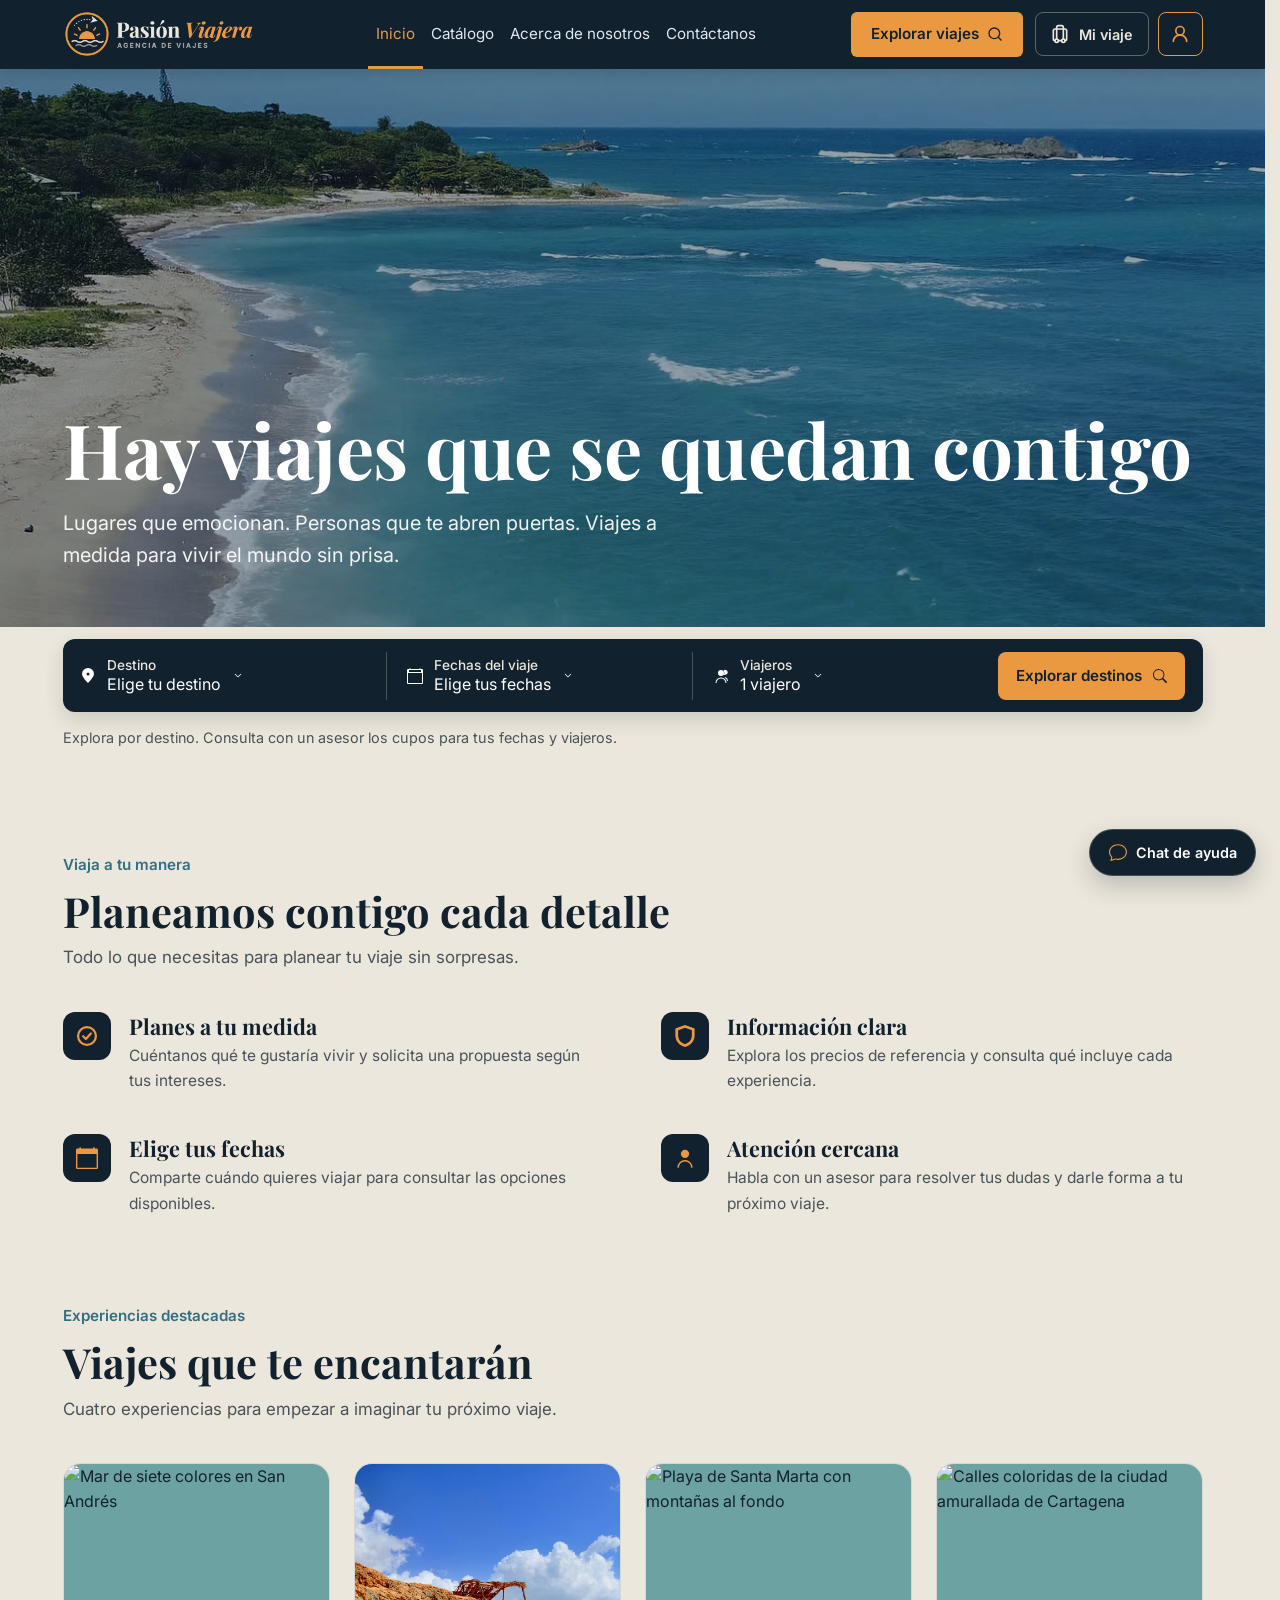
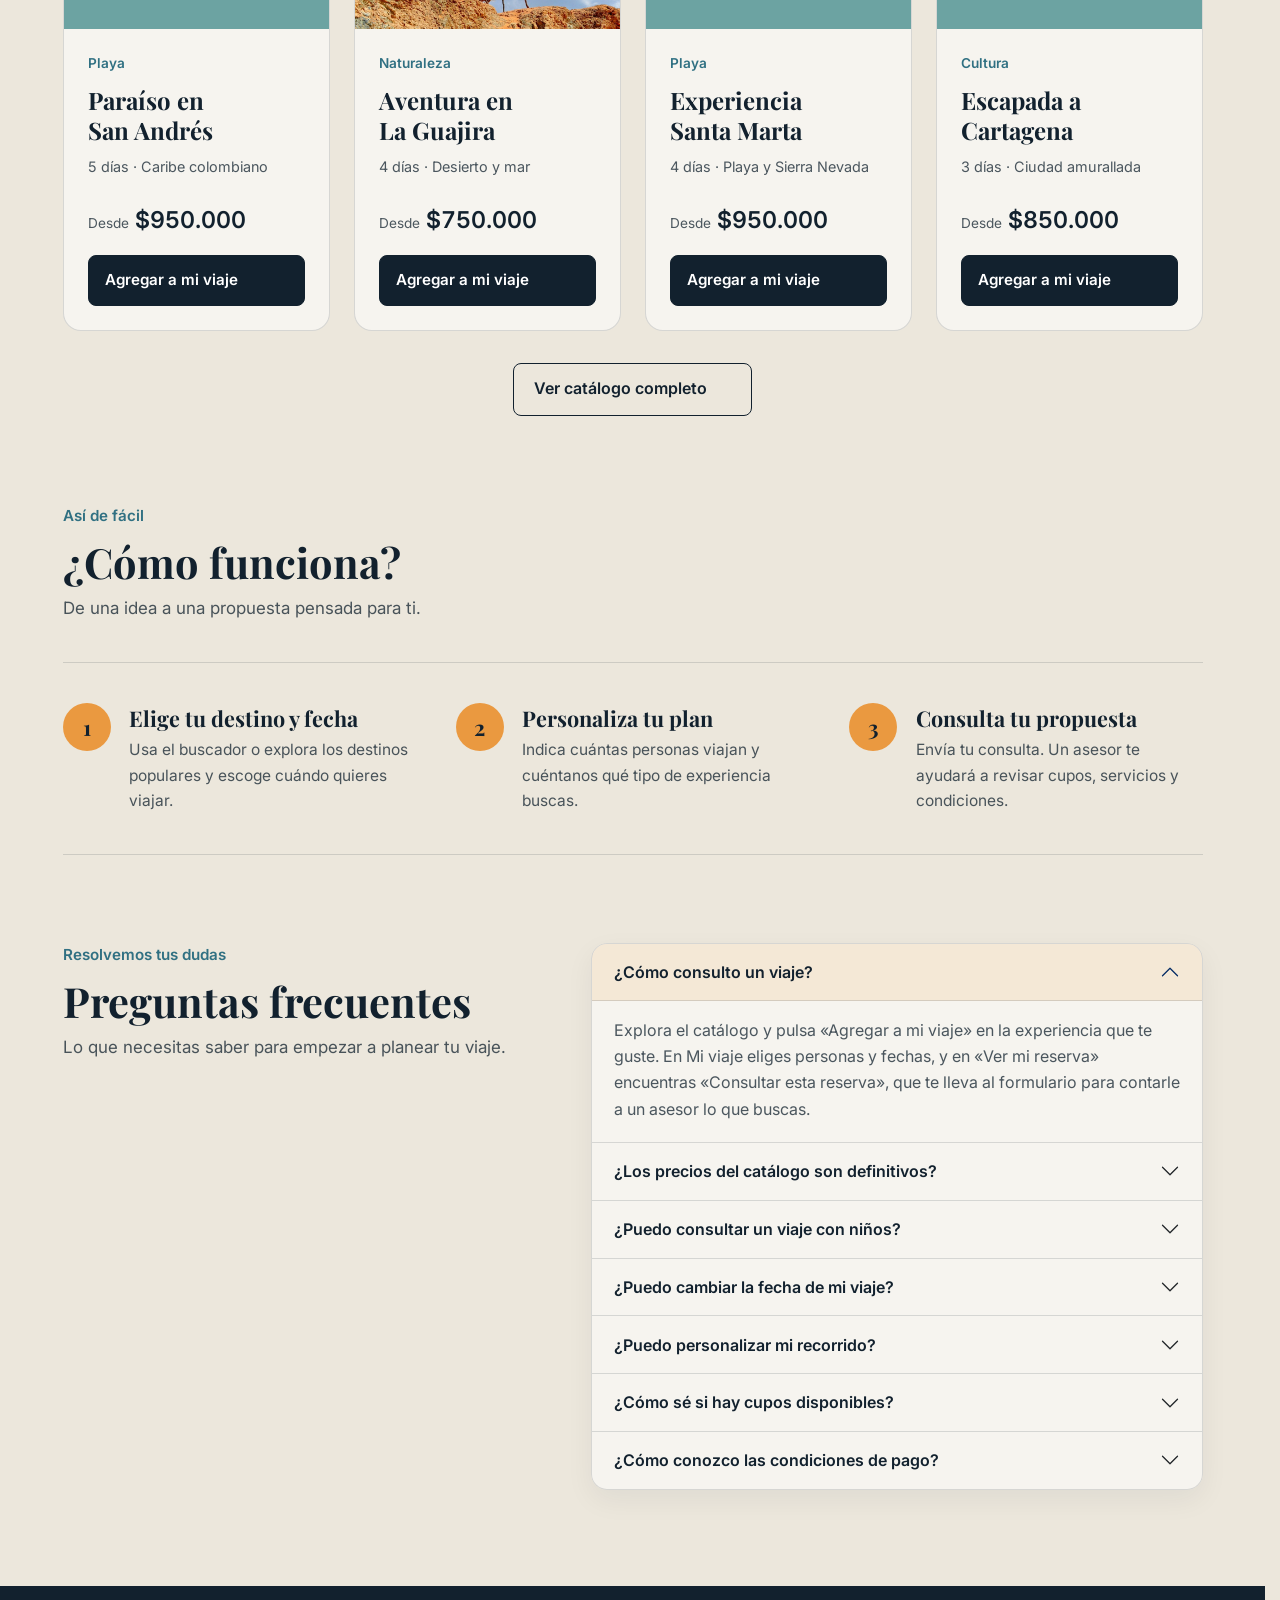
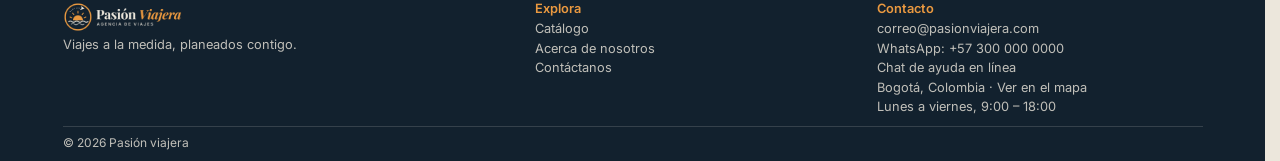
==== commit baacdc12: "Aligerar el vídeo y el póster de la portada - El vídeo deja de bajarse de la URL de descarga de Pexe" ====
--- a/index.html
+++ b/index.html
@@ -79,9 +79,9 @@
     <main>
         <!-- ==================== BLOQUE 1: HERO + BUSCADOR DE VIAJES ==================== -->
         <section class="hero-section" id="inicio">
-            <video class="hero-image" autoplay muted loop playsinline preload="metadata" poster="Img/mar.png"
+            <video class="hero-image" autoplay muted loop playsinline preload="metadata" poster="Img/portada.jpg"
                 aria-hidden="true">
-                <source src="https://www.pexels.com/download/video/14920585/" type="video/mp4">
+                <source src="Video/portada.mp4" type="video/mp4">
             </video>
             <div class="hero-overlay"></div>
             <div class="envoltura">
@@ -603,6 +603,7 @@
     <script src="JS/inicio.js" defer></script>
     <script src="JS/carrito.js" defer></script>
     <script src="JS/sesion.js" defer></script>
+    <script src="JS/vidrio-liquido.js" defer></script>
 </body>
 
 </html>
--- a/CSS/base.css
+++ b/CSS/base.css
@@ -108,9 +108,14 @@
     animation: avion-navbar 10s linear infinite;
 }
 
+/* El movimiento detrás del panel obliga a recalcular su backdrop-filter en cada fotograma. */
+body:has(.panel-viaje:is(.show, .showing, .hiding)) .avion-navbar {
+    animation-play-state: paused;
+}
+
 @keyframes avion-navbar {
     0% {
-        left: 2%;
+        transform: translateX(0);
         opacity: 0;
     }
 
@@ -123,12 +128,12 @@
     }
 
     58% {
-        left: calc(100% - 34px);
+        transform: translateX(calc(98vw - 34px));
         opacity: 0;
     }
 
     100% {
-        left: calc(100% - 34px);
+        transform: translateX(calc(98vw - 34px));
         opacity: 0;
     }
 }
--- a/CSS/carrito.css
+++ b/CSS/carrito.css
@@ -535,17 +535,12 @@
 /* ============================================================
    PANEL "MI VIAJE" · efecto vidrio (estilo iOS 26)
    ============================================================ */
+/* Sidebar pegado al borde derecho y a toda la altura: la posición y el ocultado son los de
+   .offcanvas-end de Bootstrap. Solo se redondea el lado que da a la página. */
 .panel-viaje {
     --bs-offcanvas-bg: transparent;
-    /* Flota separado de los bordes, con esquinas muy redondeadas */
-    top: 12px;
-    right: 12px;
-    bottom: 12px;
-    max-width: calc(100% - 24px);
     overflow: hidden;
-    border-radius: 28px;
-    /* Oculto: se desliza fuera de la pantalla contando el margen */
-    transform: translateX(calc(100% + 24px));
+    border-radius: 28px 0 0 28px;
     /* El vidrio: translúcido, desenfocado y con colores más vivos */
     background-color: rgba(236, 231, 220, 0.55);
     -webkit-backdrop-filter: blur(28px) saturate(180%);
@@ -554,7 +549,7 @@
     box-shadow:
         inset 0 1px 0 rgba(255, 255, 255, 0.75),
         inset 0 0 0 1px rgba(255, 255, 255, 0.35),
-        0 24px 60px rgba(18, 33, 46, 0.3);
+        -18px 0 48px rgba(18, 33, 46, 0.24);
 }
 
 /* Si el navegador no soporta el desenfoque, el panel queda casi opaco */
@@ -577,17 +572,13 @@
 
 .panel-viaje-cerrar {
     border-color: rgba(255, 255, 255, 0.6);
-    background-color: rgba(255, 255, 255, 0.4);
-    -webkit-backdrop-filter: blur(10px);
-    backdrop-filter: blur(10px);
-}
-
-/* Tarjetas de cada viaje: otra capa de vidrio, más clara */
+    background-color: rgba(255, 255, 255, 0.5);
+}
+
+/* La capa clara translúcida distingue las tarjetas del fondo del panel. */
 .panel-viaje .viaje-item {
     border: 1px solid rgba(255, 255, 255, 0.65);
-    background-color: rgba(255, 255, 255, 0.5);
-    -webkit-backdrop-filter: blur(14px);
-    backdrop-filter: blur(14px);
+    background-color: rgba(255, 255, 255, 0.62);
     box-shadow:
         inset 0 1px 0 rgba(255, 255, 255, 0.8),
         0 6px 18px rgba(18, 33, 46, 0.08);
@@ -605,12 +596,9 @@
 
 /* Celular */
 @media (max-width: 575.98px) {
+    /* Deja una franja de página a la izquierda: se ve el borde redondeado y se puede tocar para cerrar. */
     .panel-viaje {
-        top: 8px;
-        right: 8px;
-        bottom: 8px;
-        max-width: calc(100% - 16px);
-        border-radius: 24px;
-        transform: translateX(calc(100% + 16px));
-    }
-}
+        max-width: calc(100% - 24px);
+        border-radius: 24px 0 0 24px;
+    }
+}
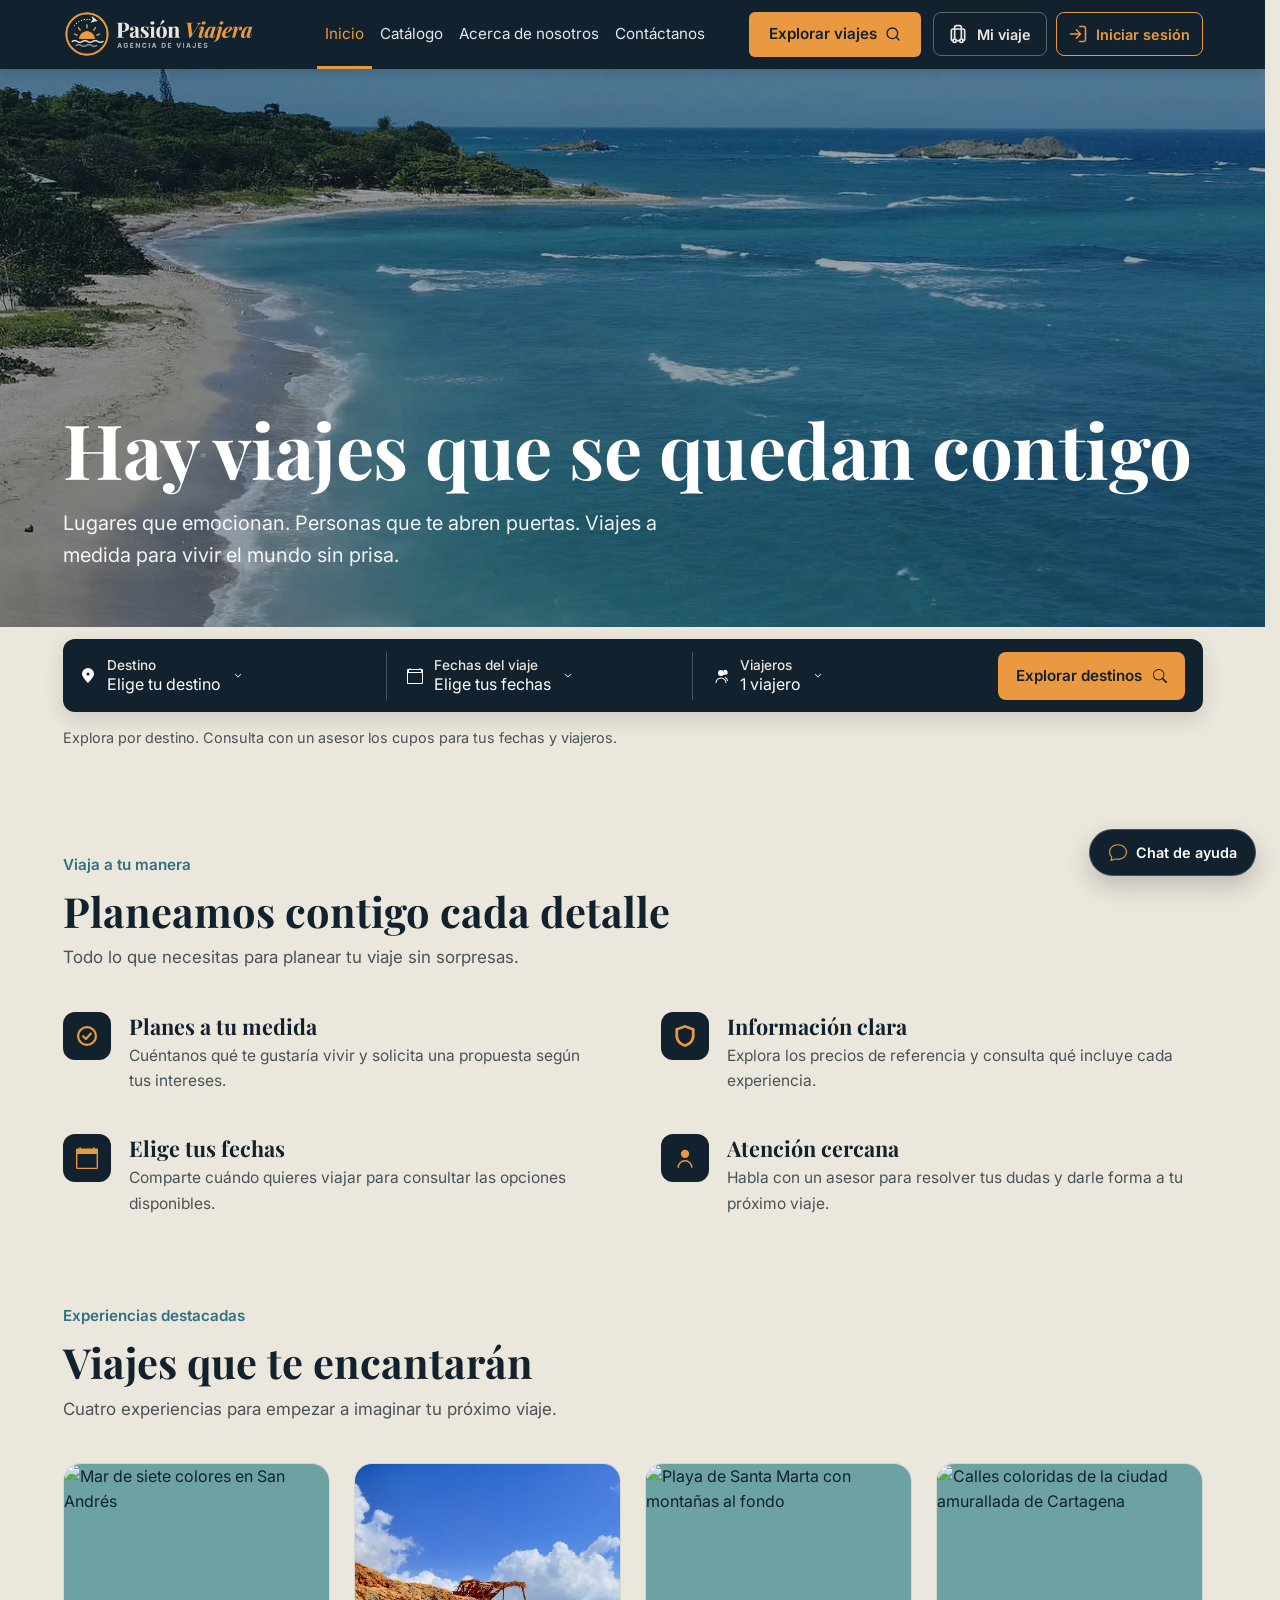
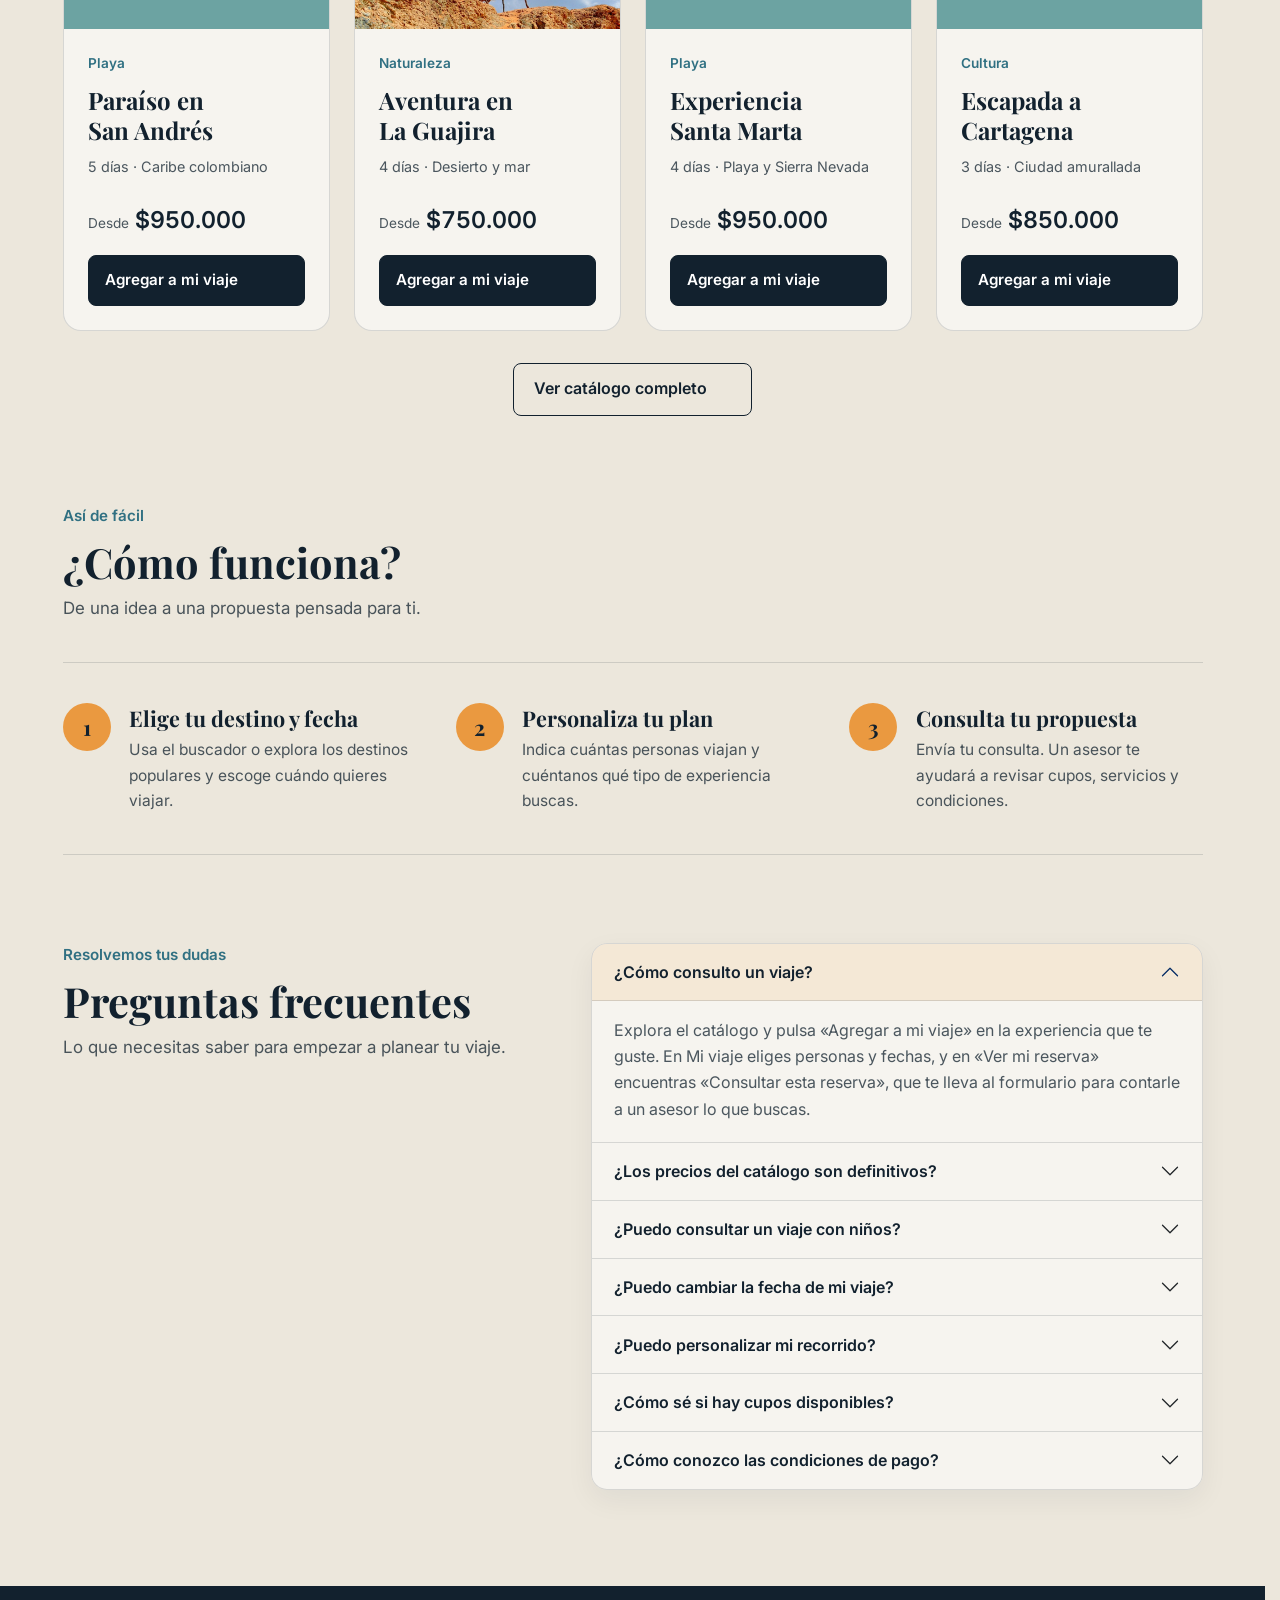
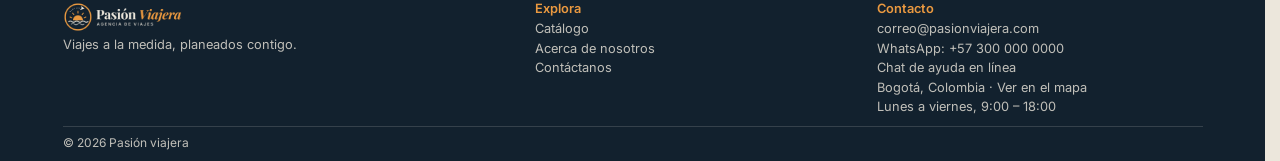
==== commit 9c42e629: "Diseñar los avisos y el menú de cuenta" ====
--- a/index.html
+++ b/index.html
@@ -61,13 +61,28 @@
                 </button>
 
                 <!-- Sesión: esquina derecha -->
-                <a class="btn-sesion" href="HTML/login_registro.html">
-                    <svg xmlns="http://www.w3.org/2000/svg" width="20" height="20" viewBox="0 0 24 24" fill="none" stroke="currentColor" stroke-width="2" stroke-linecap="round" stroke-linejoin="round" aria-hidden="true"><circle cx="12" cy="8" r="5" /><path d="M20 21a8 8 0 0 0-16 0" /></svg>
-                    <span class="btn-sesion-texto">Iniciar sesión</span>
-                </a>
+                <div class="cuenta-nav">
+                    <a class="btn-sesion" href="HTML/login_registro.html">
+                        <svg xmlns="http://www.w3.org/2000/svg" width="20" height="20" viewBox="0 0 24 24" fill="none" stroke="currentColor" stroke-width="1.8" stroke-linecap="round" stroke-linejoin="round" aria-hidden="true"><path d="M14 3h5a2 2 0 0 1 2 2v14a2 2 0 0 1-2 2h-5 M3 12h12 M10 7l5 5-5 5"/></svg><span class="btn-sesion-texto">Iniciar sesión</span>
+                    </a>
+                    <details class="menu-cuenta" hidden>
+                        <summary class="btn-sesion con-sesion"><svg xmlns="http://www.w3.org/2000/svg" width="20" height="20" viewBox="0 0 24 24" fill="none" stroke="currentColor" stroke-width="2" stroke-linecap="round" stroke-linejoin="round" aria-hidden="true"><circle cx="12" cy="8" r="5" /><path d="M20 21a8 8 0 0 0-16 0" /></svg><span class="nombre-corto"></span></summary>
+                        <div class="opciones-cuenta">
+                            <strong class="nombre-cuenta"></strong>
+                            <button type="button" class="cerrar-sesion"><svg xmlns="http://www.w3.org/2000/svg" width="20" height="20" viewBox="0 0 24 24" fill="none" stroke="currentColor" stroke-width="1.8" stroke-linecap="round" stroke-linejoin="round" aria-hidden="true"><path d="M10 3H5a2 2 0 0 0-2 2v14a2 2 0 0 0 2 2h5 M9 12h12 M16 7l5 5-5 5"/></svg> Cerrar sesión</button>
+                        </div>
+                    </details>
+                </div>
             </div>
         </nav>
     </header>
+
+    <aside class="aviso-cuenta" aria-label="Aviso de cuenta" hidden>
+        <span class="aviso-visto" aria-hidden="true">&#10003;</span>
+        <div><strong class="aviso-titulo"></strong><p class="aviso-detalle"></p></div>
+        <button type="button" class="cerrar-aviso" aria-label="Cerrar aviso">&times;</button>
+    </aside>
+    <p class="visually-hidden" id="anuncioCuenta" role="status" aria-atomic="true"></p>
 
     <div class="envoltura">
         <p class="carrito-aviso" id="avisoCarrito" data-aviso-carrito role="status" hidden></p>
--- a/CSS/base.css
+++ b/CSS/base.css
@@ -223,7 +223,7 @@
         max-height: 48px;
     }
 
-    .custom-header .btn-sesion {
+    .custom-header .cuenta-nav {
         grid-area: sesion;
         margin-left: 0;
     }
@@ -497,13 +497,18 @@
 }
 
 /* Botón de sesión del header */
+.cuenta-nav {
+    position: relative;
+    margin-left: 0.6rem;
+    flex-shrink: 0;
+}
+
 .btn-sesion {
     position: relative;
     display: inline-flex;
     align-items: center;
     gap: 0.5rem;
     min-height: 44px;
-    margin-left: 0.6rem;
     padding: 0.4rem 0.7rem;
     border: 1px solid var(--naranja);
     border-radius: 8px;
@@ -533,34 +538,15 @@
     content: "";
 }
 
-/* Pantallas medianas y pequeñas: solo el ícono, junto a "Mi viaje" */
-.btn-sesion-texto {
-    position: absolute;
-    width: 1px;
-    height: 1px;
-    overflow: hidden;
-    clip: rect(0 0 0 0);
-}
-
-/* La sesión aprovecha el margen exterior de la envoltura en pantallas anchas. */
-@media (min-width: 1600px) {
+/* En móvil el invitado tiene el icono de entrada. Con sesión mostramos siempre el nombre. */
+@media (max-width: 640px) {
     .btn-sesion-texto {
-        position: static;
-        width: auto;
-        height: auto;
-        clip: auto;
+        position: absolute;
+        width: 1px;
+        height: 1px;
+        overflow: hidden;
         white-space: nowrap;
-        text-overflow: ellipsis;
-    }
-
-    .btn-sesion {
-        position: absolute;
-        top: 50%;
-        right: 1.5rem;
-        max-width: calc((100% - 1180px) / 2 - 1.5rem);
-        margin-left: 0;
-        padding: 0.4rem 0.9rem;
-        transform: translateY(-50%);
+        clip-path: inset(50%);
     }
 }
 
@@ -573,4 +559,96 @@
 .btn-sesion.con-sesion:hover,
 .btn-sesion.con-sesion:focus-visible {
     background-color: var(--naranja-hover);
-}+}
+
+.menu-cuenta summary { list-style: none; cursor: pointer; }
+.menu-cuenta summary::-webkit-details-marker { display: none; }
+.menu-cuenta summary::after {
+    content: "";
+    width: 7px;
+    height: 7px;
+    border: solid currentColor;
+    border-width: 0 1.5px 1.5px 0;
+    transform: translateY(-2px) rotate(45deg);
+}
+.nombre-corto {
+    max-width: clamp(4.5rem, 16vw, 9rem);
+    overflow: hidden;
+    text-overflow: ellipsis;
+    white-space: nowrap;
+}
+.opciones-cuenta {
+    position: absolute;
+    right: 0;
+    top: calc(100% + 7px);
+    z-index: 2;
+    width: 14rem;
+    max-width: calc(100vw - 2rem);
+    padding: 6px 8px;
+    border: 1px solid #d9d4c9;
+    border-radius: 11px;
+    background: #fbf8f1;
+    color: var(--azul-oscuro);
+    box-shadow: 0 6px 18px rgba(18, 33, 46, .15);
+}
+.nombre-cuenta {
+    display: block;
+    margin: 0 8px 3px;
+    padding: 8px 0 10px;
+    border-bottom: 1px solid #cec8bc;
+    overflow-wrap: anywhere;
+}
+.cerrar-sesion {
+    display: flex;
+    gap: 12px;
+    align-items: center;
+    width: 100%;
+    min-height: 46px;
+    padding: 6px 8px;
+    border: 0;
+    border-radius: 6px;
+    background: transparent;
+    color: inherit;
+}
+.cerrar-sesion:is(:hover, :focus-visible) { background: #efe9dd; }
+@media (max-width: 640px) {
+    .custom-header .envoltura { position: relative; }
+    .cuenta-nav { position: static; }
+    .opciones-cuenta { top: 60px; right: 1rem; }
+}
+
+.aviso-cuenta {
+    position: fixed;
+    right: 1rem;
+    bottom: 1rem;
+    z-index: 1055;
+    display: grid;
+    grid-template-columns: 34px 1fr 44px;
+    align-items: center;
+    gap: 10px;
+    width: min(340px, calc(100% - 2rem));
+    padding: 9px 6px 9px 13px;
+    border: 1px solid #cbd9ce;
+    border-left: 4px solid #2c6956;
+    border-radius: 8px;
+    background: #fffefa;
+    color: var(--azul-oscuro);
+    box-shadow: 0 5px 22px rgba(18, 33, 46, .18);
+}
+/* En Inicio dejamos libre el botón de WhatsApp debajo del aviso. */
+body:has(.boton-chat-ayuda) .aviso-cuenta { bottom: 5.5rem; }
+.aviso-cuenta[hidden], .cuenta-nav [hidden] { display: none; }
+.aviso-visto {
+    display: grid;
+    place-items: center;
+    width: 34px;
+    height: 34px;
+    border-radius: 50%;
+    background: #e1eee5;
+    color: #28634f;
+    font-size: 1.2rem;
+    font-weight: 700;
+}
+.aviso-detalle { margin: 0; font-size: .875rem; color: var(--texto-suave); }
+.cerrar-aviso { min-height: 44px; border: 0; border-radius: 6px; background: transparent; color: var(--texto-suave); font-size: 1.4rem; }
+.cerrar-aviso:is(:hover, :focus-visible) { background: #eef4ef; }
